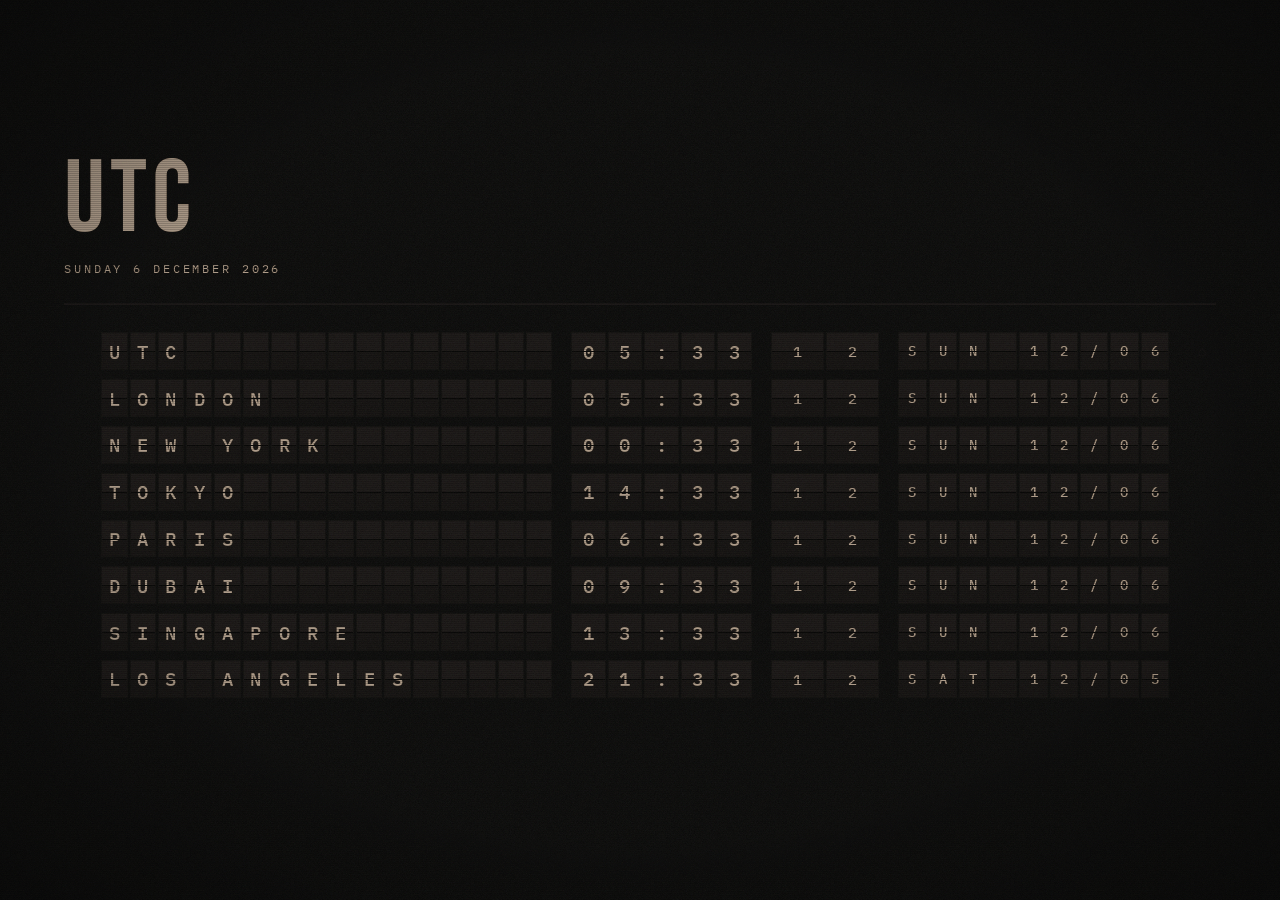
==== app/src/main/assets/index.html @ f56f39c0 "Add Split-Flap World Clock Android source Adds the full Android Studio project, an Android .gitignor" ====
<!DOCTYPE html>
<html lang="en">
<head>
<meta charset="UTF-8">
<meta name="viewport" content="width=device-width, initial-scale=1.0">
<meta name="theme-color" content="#080808">
<meta name="description" content="Terminal Time — Atmospheric split-flap world clock screensaver">
<meta name="mobile-web-app-capable" content="yes">
<meta name="apple-mobile-web-app-capable" content="yes">
<meta name="apple-mobile-web-app-status-bar-style" content="black-translucent">
<meta name="apple-mobile-web-app-title" content="Terminal Time">
<title>Terminal Time — Atmospheric Screensaver</title>

<!-- PWA manifest — inlined as data URI, no separate file needed -->
<link rel="manifest" href="data:application/manifest+json,%7B%22name%22%3A%22Terminal%20Time%22%2C%22short_name%22%3A%22TermTime%22%2C%22description%22%3A%22Atmospheric%20split-flap%20world%20clock%20screensaver%22%2C%22start_url%22%3A%22.%2F%22%2C%22display%22%3A%22standalone%22%2C%22background_color%22%3A%22%23080808%22%2C%22theme_color%22%3A%22%23080808%22%2C%22orientation%22%3A%22landscape%22%2C%22icons%22%3A%5B%7B%22src%22%3A%22data%3Aimage%2Fsvg%2Bxml%2C%253Csvg%2520xmlns%3D'http%3A%2F%2Fwww.w3.org%2F2000%2Fsvg'%2520viewBox%3D'0%25200%252096%252096'%253E%253Crect%2520width%3D'96'%2520height%3D'96'%2520fill%3D'%2523080808'%2F%253E%253Ctext%2520x%3D'48'%2520y%3D'68'%2520font-size%3D'56'%2520text-anchor%3D'middle'%2520fill%3D'%2523c04040'%253E%25E2%258F%25B1%253C%2Ftext%253E%253C%2Fsvg%253E%22%2C%22sizes%22%3A%22any%22%2C%22type%22%3A%22image%2Fsvg%2Bxml%22%7D%5D%7D">

<style>
/* ── Self-hosted fonts ── */
@font-face {
  font-family: 'Bebas Neue';
  src: url('[data-uri]') format('woff2');
  font-weight: 400;
  font-style: normal;
  unicode-range: U+0100-024F, U+0259, U+1E00-1EFF, U+2020, U+20A0-20AB, U+20AD-20CF, U+2113, U+2C60-2C7F, U+A720-A7FF;
  font-display: block;
}
@font-face {
  font-family: 'Bebas Neue';
  src: url('[data-uri]') format('woff2');
  font-weight: 400;
  font-style: normal;
  font-display: block;
}
@font-face {
  font-family: 'IBM Plex Mono';
  src: url('[data-uri]') format('woff2');
  font-weight: 300;
  font-style: normal;
  font-display: block;
}
@font-face {
  font-family: 'IBM Plex Mono';
  src: url('[data-uri]') format('woff2');
  font-weight: 400;
  font-style: normal;
  font-display: block;
}
@font-face {
  font-family: 'IBM Plex Mono';
  src: url('[data-uri]') format('woff2');
  font-weight: 500;
  font-style: normal;
  font-display: block;
}
</style>

<!-- ═══════════════════════════════════════════════════════
     PWA — SERVICE WORKER

     Requires sw.js in the same directory as this file.
     Without it the app still works perfectly online —
     the offline cache just won't be available.

     Caching strategy (defined in sw.js):
       App shell (.html)   → cache-first
       Google Fonts CSS    → stale-while-revalidate
       Font files          → cache-first (immutable)
       Everything else     → network-first, cache fallback
═══════════════════════════════════════════════════════ -->
<script id="sw-installer">
(function () {
  if (!('serviceWorker' in navigator)) return;

  let swReg = null;

  /* ── Register sw.js ── */
  navigator.serviceWorker.register('./sw.js', { scope: './' })
    .then(reg => {
      swReg = reg;

      /* When a new SW is found, activate it immediately */
      reg.addEventListener('updatefound', () => {
        const incoming = reg.installing;
        if (!incoming) return;
        incoming.addEventListener('statechange', () => {
          if (incoming.state === 'installed' && navigator.serviceWorker.controller) {
            incoming.postMessage({ type: 'SKIP_WAITING' });
          }
        });
      });

      /* Warm the cache with font URLs discovered after page load */
      window.addEventListener('load', () => {
        if (!reg.active) return;
        const fontUrls = performance.getEntriesByType('resource')
          .filter(e => e.name.includes('gstatic') || e.name.includes('fonts.googleapis'))
          .map(e => e.name)
          .filter(u => u.startsWith('https://'));
        if (fontUrls.length) {
          reg.active.postMessage({ type: 'CACHE_URLS', urls: fontUrls });
        }
      });
    })
    .catch(() => {
      /* sw.js not found or SW blocked (e.g. file://) — silent fail */
    });

  /* ── On controller change: show "Updated" toast then reload ── */
  let reloading = false;
  navigator.serviceWorker.addEventListener('controllerchange', () => {
    if (reloading) return;
    reloading = true;
    const toast = document.getElementById('update-toast');
    if (!toast) { location.reload(); return; }
    toast.classList.add('visible');
    setTimeout(() => location.reload(), 1800);
  });

  /* ── Offline / online badge ── */
  function syncOfflineBadge() {
    const el = document.getElementById('offline-badge');
    if (el) el.classList.toggle('visible', !navigator.onLine);
  }
  window.addEventListener('online',  syncOfflineBadge);
  window.addEventListener('offline', syncOfflineBadge);
  document.addEventListener('DOMContentLoaded', syncOfflineBadge);

  /* ── Install prompt (Add to Home Screen) ── */
  let deferredPrompt = null;
  window.addEventListener('beforeinstallprompt', e => {
    e.preventDefault();
    deferredPrompt = e;
    setTimeout(() => {
      const nudge = document.getElementById('install-nudge');
      if (nudge) nudge.classList.add('visible');
    }, 4000);
  });

  document.addEventListener('DOMContentLoaded', () => {
    const nudge       = document.getElementById('install-nudge');
    const nudgeBtn    = document.getElementById('install-btn');
    const nudgeDismiss= document.getElementById('install-dismiss');
    if (nudgeBtn) {
      nudgeBtn.addEventListener('click', async () => {
        if (!deferredPrompt) return;
        deferredPrompt.prompt();
        await deferredPrompt.userChoice;
        deferredPrompt = null;
        if (nudge) nudge.classList.remove('visible');
      });
    }
    if (nudgeDismiss) {
      nudgeDismiss.addEventListener('click', () => {
        if (nudge) nudge.classList.remove('visible');
        deferredPrompt = null;
      });
    }
  });

  window.addEventListener('appinstalled', () => {
    const nudge = document.getElementById('install-nudge');
    if (nudge) nudge.classList.remove('visible');
    deferredPrompt = null;
  });

})();
</script>

<style>
/* ─────────────────────────────────────────────────────
   DESIGN TOKENS
───────────────────────────────────────────────────── */
:root {
  --bg:          #080808;
  --board:       #0c0d0e;
  --tile:        #1a1b1c;
  --tile-top:    #1d1e1f;
  --tile-bot:    #161718;
  --seam:        #050505;
  --rule:        #1a1a1c;
  --text:        #d1cfc8;
  --text-dim:    #4a4a48;
  --text-mid:    #7a7870;
  --accent:      #b8a068;
  --accent-dim:  #6a5c38;
  --danger:      #8b3a3a;
  --danger-hover:#c04040;
  --overlay-bg:  rgba(4,4,4,0.92);

  --font-display: 'Bebas Neue', sans-serif;
  --font-mono:    'IBM Plex Mono', monospace;

  /* Theme transition — all accent-driven colours blend smoothly */
  --theme-transition: color 0.4s ease, border-color 0.4s ease, background-color 0.4s ease;
}

/* ─────────────────────────────────────────────────────
   BASE & LAYOUT
───────────────────────────────────────────────────── */
*, *::before, *::after { box-sizing: border-box; margin: 0; padding: 0; }
html, body {
  width: 100%; height: 100%;
  overflow: hidden; background: var(--bg);
}
body {
  font-family: var(--font-mono);
  display: flex;
  align-items: stretch;
  justify-content: stretch;
  -webkit-font-smoothing: antialiased;
  cursor: none;
}

/* ─────────────────────────────────────────────────────
   STAGE & BOARD — true fullscreen
───────────────────────────────────────────────────── */
.stage {
  width: 100vw;
  height: 100vh;
  min-height: 100vh;
  padding: 0;
  animation: introFade 3s ease-out forwards;
  opacity: 0;
  position: relative;
  display: flex;
  flex-direction: column;
}

@keyframes introFade {
  from { opacity: 0; transform: translateY(10px); }
  to   { opacity: 1; transform: translateY(0); }
}

.board {
  background: var(--board);
  padding: 5vh 5vw 10vh 5vw;
  border: none;
  flex: 1;
  display: flex;
  flex-direction: column;
  justify-content: center;
}

/* ─────────────────────────────────────────────────────
   PWA UI — OFFLINE BADGE, UPDATE TOAST, INSTALL NUDGE
───────────────────────────────────────────────────── */

/* Offline badge */
#offline-badge {
  position: fixed;
  top: 20px;
  right: 24px;
  z-index: 400;
  display: flex;
  align-items: center;
  gap: 7px;
  font-family: var(--font-mono);
  font-size: 9px;
  letter-spacing: 0.4em;
  text-transform: uppercase;
  color: var(--text-mid);
  border: 1px solid var(--rule);
  padding: 5px 10px 5px 9px;
  background: rgba(8,8,8,0.92);
  opacity: 0;
  pointer-events: none;
  transition: opacity 0.5s ease;
}
#offline-badge.visible { opacity: 1; }
#offline-badge::before {
  content: '';
  display: inline-block;
  width: 5px; height: 5px;
  border-radius: 50%;
  background: var(--text-dim);
  flex-shrink: 0;
  animation: pulseDot 2.4s ease-in-out infinite;
}
@keyframes pulseDot {
  0%, 100% { opacity: 0.3; }
  50%       { opacity: 1;   }
}

/* Update toast */
#update-toast {
  position: fixed;
  bottom: 24px;
  left: 50%;
  transform: translateX(-50%) translateY(12px);
  z-index: 500;
  font-family: var(--font-mono);
  font-size: 9px;
  letter-spacing: 0.4em;
  text-transform: uppercase;
  color: var(--text-mid);
  border: 1px solid var(--rule);
  padding: 7px 16px;
  background: rgba(8,8,8,0.96);
  opacity: 0;
  pointer-events: none;
  transition: opacity 0.4s ease, transform 0.4s ease;
  white-space: nowrap;
}
#update-toast.visible {
  opacity: 1;
  transform: translateX(-50%) translateY(0);
}

/* Install nudge */
#install-nudge {
  position: fixed;
  bottom: 28px;
  left: 50%;
  transform: translateX(-50%) translateY(16px);
  z-index: 450;
  display: flex;
  align-items: center;
  gap: 12px;
  font-family: var(--font-mono);
  border: 1px solid var(--rule);
  padding: 9px 14px 9px 16px;
  background: rgba(8,8,8,0.96);
  opacity: 0;
  pointer-events: none;
  transition: opacity 0.4s ease, transform 0.4s ease;
  white-space: nowrap;
}
#install-nudge.visible {
  opacity: 1;
  pointer-events: all;
  transform: translateX(-50%) translateY(0);
}
.install-nudge-text {
  font-size: 9px;
  letter-spacing: 0.35em;
  text-transform: uppercase;
  color: var(--text-dim);
}
.install-nudge-btn {
  font-family: var(--font-mono);
  font-size: 9px;
  letter-spacing: 0.3em;
  text-transform: uppercase;
  color: var(--danger-hover);
  border: 1px solid var(--danger);
  background: none;
  padding: 4px 10px;
  cursor: pointer;
  transition: background 0.2s, color 0.2s;
}
.install-nudge-btn:hover {
  background: rgba(192,64,64,0.12);
}
.install-nudge-dismiss {
  background: none;
  border: none;
  color: var(--text-dim);
  font-size: 11px;
  cursor: pointer;
  padding: 2px 4px;
  line-height: 1;
  transition: color 0.2s;
}
.install-nudge-dismiss:hover { color: var(--text-mid); }

/* ─────────────────────────────────────────────────────
   BOTTOM CONTROLS BAR (settings + sound)
───────────────────────────────────────────────────── */
.controls-bar {
  position: absolute;
  bottom: 28px; right: 28px;
  display: flex;
  align-items: center;
  gap: 10px;
  opacity: 0;
  pointer-events: none;
  transition: opacity 0.3s;
  z-index: 10;
}
body.show-cursor .controls-bar { opacity: 1; pointer-events: all; }

/* Shared icon button style */
.ctrl-btn {
  width: 32px; height: 32px;
  background: none;
  border: 1px solid var(--danger);
  color: var(--danger-hover);
  cursor: pointer;
  display: flex; align-items: center; justify-content: center;
  transition: color 0.35s ease, border-color 0.35s ease;
  flex-shrink: 0;
}
.ctrl-btn:hover       { color: var(--danger-hover); border-color: var(--danger); }
.ctrl-btn.muted:hover { color: var(--danger-hover); border-color: var(--danger); }

/* Time format toggle — wider to fit "24H" / "12H" text */
.ctrl-btn--text {
  width: auto;
  padding: 0 9px;
  font-family: var(--font-mono);
  font-size: 10px;
  letter-spacing: 0.25em;
  font-weight: 500;
}
/* Active 12h state — accent colour to signal it's non-default */
.ctrl-btn--text.active {
  color: var(--danger-hover);
  border-color: var(--danger);
}

/* AM/PM badge floating on the time cell */
.cell-time { position: relative; }
.ampm-badge {
  position: absolute;
  top: -7px;
  right: -2px;
  font-family: var(--font-mono);
  font-size: 8px;
  font-weight: 500;
  letter-spacing: 0.15em;
  color: var(--danger-hover);
  line-height: 1;
  opacity: 0;
  transition: opacity 0.3s ease;
  pointer-events: none;
  white-space: nowrap;
  z-index: 10;
}
.ampm-badge.visible { opacity: 1; }

/* Show controls on mouse movement */
body.show-cursor { cursor: default; }

/* Divider between settings and sound group */
.ctrl-divider {
  width: 1px; height: 20px;
  background: var(--danger);
  flex-shrink: 0;
  transition: background 0.35s ease;
}

.sound-vol-wrap {
  display: flex;
  align-items: center;
  gap: 8px;
}
.sound-label {
  font-size: 9px;
  letter-spacing: 0.4em;
  color: var(--danger-hover);
  text-transform: uppercase;
  white-space: nowrap;
  transition: color 0.35s ease;
}
.sound-vol {
  -webkit-appearance: none;
  appearance: none;
  width: 100px;
  height: 2px;
  background: var(--danger);
  outline: none;
  cursor: pointer;
  transition: background 0.35s ease;
}
.sound-vol::-webkit-slider-thumb {
  -webkit-appearance: none;
  width: 10px; height: 10px;
  background: var(--danger-hover);
  border: none;
  cursor: pointer;
  transition: background 0.35s ease;
}
.sound-vol::-webkit-slider-thumb:hover { background: var(--danger-hover); }
.sound-vol::-moz-range-thumb {
  width: 10px; height: 10px;
  background: var(--danger-hover);
  border: none;
  cursor: pointer;
}
.sound-vol-val {
  font-size: 11px;
  color: var(--danger-hover);
  letter-spacing: 0.05em;
  width: 14px;
  text-align: right;
  transition: color 0.35s ease;
}

/* ─────────────────────────────────────────────────────
   HEADER (LOCAL TIME)
───────────────────────────────────────────────────── */
.header {
  display: flex;
  justify-content: space-between;
  align-items: flex-end;
  padding-bottom: 3vh;
  border-bottom: 2px solid var(--rule);
  margin-bottom: 3vh;
}
.local-info { display: flex; flex-direction: column; gap: clamp(4px, 0.8vh, 10px); }
.label {
  font-size: 10px;
  letter-spacing: 0.5em;
  text-transform: uppercase;
  color: var(--text-dim);
}
.local-city {
  font-family: var(--font-display);
  font-size: clamp(48px, 8vw, 120px);
  color: var(--text);
  line-height: 0.85;
  letter-spacing: 0.05em;
}
.local-time {
  font-family: var(--font-display);
  font-size: clamp(80px, 14vw, 200px);
  color: var(--accent);
  line-height: 0.8;
  font-variant-numeric: tabular-nums;
  transition: var(--theme-transition);
}
.local-date {
  font-size: clamp(9px, 0.9vw, 13px);
  letter-spacing: 0.25em;
  color: var(--text);
  text-transform: uppercase;
  margin-top: 10px;
}

/* ─────────────────────────────────────────────────────
   SPLIT-FLAP GRID
───────────────────────────────────────────────────── */
.rows {
  display: flex;
  flex-direction: column;
  gap: clamp(6px, 1vh, 14px);
}
.row {
  display: grid;
  grid-template-columns: 18px 2.5fr 1fr 0.6fr 1.5fr auto;
  align-items: center;
  gap: clamp(10px, 1.5vw, 24px);
}
.flap-cell { display: flex; gap: 2px; }

.tile {
  height: clamp(36px, 4.2vh, 56px);
  flex: 1;
  background: var(--tile);
  position: relative;
  display: flex;
  align-items: center;
  justify-content: center;
  overflow: hidden;
  border: 1px solid rgba(0,0,0,0.3);
}
.tile::after {
  content: '';
  position: absolute;
  left: 0; right: 0; top: 50%;
  height: 1px;
  background: var(--seam);
  z-index: 5;
}
.tile-half { position: absolute; left: 0; right: 0; z-index: 1; }
.tile-half--top { top: 0; bottom: 50%; background: var(--tile-top); }
.tile-half--bot { top: 50%; bottom: 0; background: var(--tile-bot); }
.tile-char {
  position: relative;
  z-index: 3;
  color: var(--text);
  font-size: clamp(13px, 1.5vw, 22px);
  font-weight: 500;
  text-transform: uppercase;
}
.cell-day .tile-char  { color: var(--text); font-size: clamp(10px, 1.1vw, 15px); }
.cell-sec .tile-char  { color: var(--text); font-size: clamp(11px, 1.2vw, 17px); }

/* Row delete button */
.row-delete {
  width: 28px; height: 28px;
  background: none;
  border: 1px solid transparent;
  color: var(--text-dim);
  font-size: 14px;
  cursor: pointer;
  display: flex; align-items: center; justify-content: center;
  opacity: 0;
  transition: opacity 0.2s, color 0.2s, border-color 0.2s;
  flex-shrink: 0;
}
.row:hover .row-delete,
body.show-cursor .row-delete { opacity: 0.5; }
.row-delete:hover { opacity: 1 !important; color: var(--danger-hover); border-color: var(--danger); cursor: pointer; }

/* ── DRAG HANDLE ── */
.row-drag {
  width: 18px;
  display: flex;
  align-items: center;
  justify-content: center;
  color: var(--text-dim);
  font-size: 14px;
  opacity: 0;
  cursor: grab;
  flex-shrink: 0;
  transition: opacity 0.2s, color 0.2s;
  user-select: none;
  touch-action: none;
  letter-spacing: -1px;
}
.row:hover .row-drag,
body.show-cursor .row-drag { opacity: 0.4; }
.row-drag:hover              { opacity: 1 !important; color: var(--text-mid); }
.row-drag:active             { cursor: grabbing; }
.row.home-row .row-drag      { opacity: 0 !important; pointer-events: none; cursor: default; }

/* Rows being shifted during drag */
.row { transition: transform 0.18s ease; }

/* The row whose slot is "occupied" by the ghost — faded placeholder */
.row.drag-source {
  opacity: 0.25;
  pointer-events: none;
}

/* Floating ghost clone */
.drag-ghost {
  position: fixed;
  z-index: 300;
  pointer-events: none;
  opacity: 0.92;
  box-shadow: 0 8px 32px rgba(0,0,0,0.7);
  background: var(--board);
  border: 1px solid var(--rule);
  will-change: transform;
  display: grid;
  grid-template-columns: 18px 2.5fr 1fr 0.6fr 1.5fr auto;
  align-items: center;
  gap: clamp(10px, 1.5vw, 24px);
  padding: 0 clamp(10px, 1.5vw, 24px);
}

@keyframes flip {
  0%   { transform: rotateX(90deg); opacity: 0; }
  100% { transform: rotateX(0deg); opacity: 1; }
}
.anim-flip { animation: flip 0.6s cubic-bezier(0.4, 0, 0.2, 1) forwards; }

/* Idle random flip — city tiles cycling through ghost characters */
@keyframes idleFlip {
  0%   { transform: rotateX(0deg);  opacity: 1; }
  20%  { transform: rotateX(90deg); opacity: 0; }
  50%  { transform: rotateX(90deg); opacity: 0; }
  70%  { transform: rotateX(0deg);  opacity: 1; }
  100% { transform: rotateX(0deg);  opacity: 1; }
}
.anim-idle { animation: idleFlip 0.55s cubic-bezier(0.4, 0, 0.2, 1) forwards; }

/* ── FULL FLIP CASCADE ── */
@keyframes fullFlipSpin {
  0%   { transform: rotateX(0deg);   opacity: 1; }
  18%  { transform: rotateX(90deg);  opacity: 0; }
  38%  { transform: rotateX(90deg);  opacity: 0; }
  52%  { transform: rotateX(-12deg); opacity: 1; }
  68%  { transform: rotateX(6deg);   opacity: 1; }
  82%  { transform: rotateX(-3deg);  opacity: 1; }
  100% { transform: rotateX(0deg);   opacity: 1; }
}
.anim-full-flip {
  animation: fullFlipSpin 1.44s cubic-bezier(0.22, 0.8, 0.4, 1) forwards;
}

/* ─────────────────────────────────────────────────────
   CITY PICKER OVERLAY
───────────────────────────────────────────────────── */
.overlay {
  display: none;
  position: fixed;
  inset: 0;
  background: var(--overlay-bg);
  z-index: 100;
  align-items: center;
  justify-content: center;
  cursor: default;
}
.overlay.open { display: flex; }

.picker {
  background: #0e0f10;
  border: 1px solid var(--rule);
  width: 580px;
  min-height: 460px;
  max-height: 80vh;
  display: flex;
  flex-direction: column;
  animation: pickerIn 0.25s ease-out;
}
@keyframes pickerIn {
  from { opacity: 0; transform: scale(0.97) translateY(8px); }
  to   { opacity: 1; transform: scale(1) translateY(0); }
}
.picker-header {
  padding: 28px 32px 20px;
  border-bottom: 1px solid var(--rule);
  display: flex;
  justify-content: space-between;
  align-items: center;
}
.picker-title {
  font-family: var(--font-display);
  font-size: 28px;
  letter-spacing: 0.08em;
  color: var(--text);
}
.picker-close {
  background: none; border: 1px solid var(--rule);
  color: var(--text-mid); font-size: 18px; 
  width: 32px; height: 32px; cursor: pointer;
  display: flex; align-items: center; justify-content: center;
  transition: color 0.2s, border-color 0.2s;
}
.picker-close:hover { color: var(--danger-hover); border-color: var(--danger); cursor: pointer; }

.picker-search-wrap {
  padding: 16px 32px;
  border-bottom: 1px solid var(--rule);
}
.picker-search {
  width: 100%;
  background: #141516;
  border: 1px solid var(--rule);
  color: var(--text);
  font-family: var(--font-mono);
  font-size: 13px;
  padding: 10px 14px;
  outline: none;
  letter-spacing: 0.05em;
}
.picker-search::placeholder { color: var(--text-dim); }
.picker-search:focus { border-color: var(--danger); }

.picker-list {
  overflow-y: auto;
  flex: 1;
  padding: 8px 0;
}
.picker-list::-webkit-scrollbar { width: 4px; }
.picker-list::-webkit-scrollbar-track { background: transparent; }
.picker-list::-webkit-scrollbar-thumb { background: var(--danger); }

.picker-item {
  display: flex;
  align-items: center;
  justify-content: space-between;
  padding: 11px 32px;
  cursor: pointer;
  transition: background 0.15s;
  border-bottom: 1px solid rgba(26,26,28,0.5);
}
.picker-item:hover { background: rgba(192,64,64,0.06); cursor: pointer; }
.picker-item.selected { opacity: 0.35; cursor: default; }
.picker-item.selected:hover { background: none; }

.picker-item-left { display: flex; flex-direction: column; gap: 3px; }
.picker-city-name {
  font-family: var(--font-display);
  font-size: 20px;
  letter-spacing: 0.06em;
  color: var(--text);
}
.picker-tz-name {
  font-size: 10px;
  letter-spacing: 0.25em;
  color: var(--text-dim);
  text-transform: uppercase;
}
.picker-item-time {
  font-family: var(--font-display);
  font-size: 22px;
  color: var(--text-mid);
  letter-spacing: 0.05em;
}
.picker-item.selected .picker-item-time { color: var(--text-mid); }
.picker-add-icon {
  font-size: 18px;
  color: var(--text-dim);
  margin-left: 14px;
  transition: color 0.15s;
}
.picker-item:not(.selected):hover .picker-add-icon { color: var(--danger-hover); }

.picker-footer {
  padding: 14px 32px;
  border-top: 1px solid var(--rule);
  display: flex;
  justify-content: space-between;
  align-items: center;
}
.picker-count {
  font-size: 10px;
  letter-spacing: 0.3em;
  color: var(--text-dim);
  text-transform: uppercase;
}
.picker-count span { color: var(--danger-hover); }
.picker-done {
  background: none;
  border: 1px solid var(--danger);
  color: var(--danger-hover);
  font-family: var(--font-mono);
  font-size: 11px;
  letter-spacing: 0.3em;
  text-transform: uppercase;
  padding: 8px 20px;
  cursor: pointer;
  transition: background 0.2s, color 0.2s, border-color 0.2s;
}
.picker-done:hover { background: var(--danger); color: var(--text); cursor: pointer; }

.no-results {
  padding: 30px 32px;
  font-size: 11px;
  letter-spacing: 0.25em;
  color: var(--text-dim);
  text-transform: uppercase;
}

/* ─────────────────────────────────────────────────────
   PICKER TABS — CITIES / THEME
───────────────────────────────────────────────────── */
.picker-tabs {
  display: flex;
  border-bottom: 1px solid var(--rule);
}
.picker-tab {
  flex: 1;
  background: none;
  border: none;
  border-bottom: 2px solid transparent;
  color: var(--text-dim);
  font-family: var(--font-mono);
  font-size: 10px;
  letter-spacing: 0.4em;
  text-transform: uppercase;
  padding: 14px 0;
  cursor: pointer;
  transition: color 0.2s, border-color 0.2s;
  margin-bottom: -1px;
}
.picker-tab:hover { color: var(--text-mid); }
.picker-tab.active {
  color: var(--accent);
  border-bottom-color: var(--accent);
  transition: color 0.4s, border-color 0.4s;
}

/* Panel visibility */
.picker-panel { display: none; flex-direction: column; flex: 1; overflow: hidden; min-height: 0; }
.picker-panel.active { display: flex; }

/* ─────────────────────────────────────────────────────
   THEME PANEL — swatch grid
───────────────────────────────────────────────────── */
.theme-panel {
  padding: 28px 32px 24px;
  display: flex;
  flex-direction: column;
  gap: 24px;
  overflow-y: auto;
  flex: 1;
  min-height: 0;
}
.theme-section-label {
  font-size: 9px;
  letter-spacing: 0.5em;
  color: var(--text-dim);
  text-transform: uppercase;
  margin-bottom: 4px;
}
.theme-swatches {
  display: grid;
  grid-template-columns: repeat(3, 1fr);
  gap: 10px;
}
.theme-swatch {
  position: relative;
  background: none;
  border: 1px solid var(--rule);
  cursor: pointer;
  padding: 16px 10px 13px;
  display: flex;
  flex-direction: column;
  align-items: center;
  gap: 10px;
  transition: border-color 0.2s, background 0.2s;
}
.theme-swatch:hover { background: rgba(255,255,255,0.03); }
.theme-swatch.active {
  border-color: var(--accent);
  background: rgba(255,255,255,0.04);
  transition: border-color 0.4s, background 0.4s;
}
.theme-dot {
  width: 20px; height: 20px;
  border-radius: 50%;
  flex-shrink: 0;
  transition: transform 0.2s, box-shadow 0.2s;
}
.theme-swatch:hover .theme-dot { transform: scale(1.12); }
.theme-swatch.active .theme-dot {
  box-shadow: 0 0 10px 3px currentColor;
  transform: scale(1.18);
  transition: transform 0.4s, box-shadow 0.4s;
}
.theme-name {
  font-family: var(--font-mono);
  font-size: 9px;
  letter-spacing: 0.35em;
  color: var(--text-dim);
  text-transform: uppercase;
  transition: color 0.2s;
  white-space: nowrap;
}
.theme-swatch:hover .theme-name { color: var(--text-mid); }
.theme-swatch.active .theme-name {
  color: var(--accent);
  transition: color 0.4s;
}
/* Active indicator dot */
.theme-swatch::after {
  content: '';
  position: absolute;
  top: 7px; right: 7px;
  width: 5px; height: 5px;
  border-radius: 50%;
  background: var(--accent);
  opacity: 0;
  transition: opacity 0.3s;
}
.theme-swatch.active::after { opacity: 1; }

/* ─────────────────────────────────────────────────────
   SOUND KIT SELECTOR
───────────────────────────────────────────────────── */
.sound-kits {
  display: flex;
  flex-direction: column;
  gap: 8px;
}
.kit-card {
  position: relative;
  background: none;
  border: 1px solid var(--rule);
  cursor: pointer;
  padding: 14px 18px 13px;
  display: flex;
  align-items: center;
  gap: 16px;
  transition: border-color 0.2s, background 0.2s;
  text-align: left;
  width: 100%;
}
.kit-card:hover { background: rgba(255,255,255,0.03); }
.kit-card.active {
  border-color: var(--danger);
  background: rgba(255,255,255,0.04);
}
.kit-icon {
  font-size: 20px;
  flex-shrink: 0;
  width: 28px;
  text-align: center;
  opacity: 0.7;
  transition: opacity 0.2s;
}
.kit-card.active .kit-icon { opacity: 1; }
.kit-card:hover .kit-icon  { opacity: 0.9; }
.kit-text { display: flex; flex-direction: column; gap: 3px; }
.kit-name {
  font-family: var(--font-mono);
  font-size: 11px;
  letter-spacing: 0.35em;
  color: var(--text-mid);
  text-transform: uppercase;
  transition: color 0.2s;
}
.kit-card.active  .kit-name { color: var(--danger-hover); }
.kit-desc {
  font-family: var(--font-mono);
  font-size: 9px;
  letter-spacing: 0.2em;
  color: var(--text-dim);
  text-transform: uppercase;
  line-height: 1.5;
}
/* Active tick */
.kit-card::after {
  content: '';
  position: absolute;
  top: 8px; right: 10px;
  width: 5px; height: 5px;
  border-radius: 50%;
  background: var(--danger);
  opacity: 0;
  transition: opacity 0.25s;
}
.kit-card.active::after { opacity: 1; }

/* Preview play button */
.kit-preview {
  margin-left: auto;
  flex-shrink: 0;
  width: 26px; height: 26px;
  background: none;
  border: 1px solid var(--rule);
  color: var(--text-dim);
  font-size: 10px;
  cursor: pointer;
  display: flex; align-items: center; justify-content: center;
  transition: color 0.2s, border-color 0.2s;
  border-radius: 0;
}
.kit-preview:hover { color: var(--danger-hover); border-color: var(--danger); }

/* Pitch variation legend */
.pitch-info {
  display: flex;
  flex-direction: column;
  gap: 10px;
}
.pitch-row {
  display: flex;
  align-items: center;
  gap: 12px;
}
.pitch-dot {
  width: 10px; height: 10px;
  border-radius: 50%;
  flex-shrink: 0;
}
.pitch-dot--realtime { background: var(--danger-hover); box-shadow: 0 0 6px 1px var(--danger); }
.pitch-dot--idle     { background: var(--text-dim); }
.pitch-desc {
  font-family: var(--font-mono);
  font-size: 9px;
  letter-spacing: 0.2em;
  color: var(--text-dim);
  text-transform: uppercase;
  line-height: 1.5;
}
.pitch-desc strong {
  color: var(--text-mid);
  font-weight: 500;
}

/* ─────────────────────────────────────────────────────
   CIRCADIAN TINTING
   JS writes these every minute. The overlay tints the whole
   scene via mix-blend-mode: color so the amber never bleaches
   the CRT scanlines or grain layers above it.
   --ct-tint     : the target hue as an rgb() string
   --ct-opacity  : 0 (noon) → 0.28 (deep night)
   --ct-brightness: 1 (day) → 0.72 (night) applied to .board
───────────────────────────────────────────────────── */
:root {
  --ct-tint:       rgb(255, 147, 41);
  --ct-opacity:    0;
  --ct-brightness: 1;
}

#circadian-tint {
  position: fixed;
  inset: 0;
  z-index: 199;           /* just below scanlines (200) */
  pointer-events: none;
  background: var(--ct-tint);
  opacity: var(--ct-opacity);
  mix-blend-mode: color;
  /* The transition gives the imperceptibly slow melt between states */
  transition: opacity 90s linear, background 90s linear;
}

/* Board brightness dims at night — this is separate from the tint
   overlay and affects actual luminance, not just hue             */
.board {
  transition: filter 90s linear;
  filter: brightness(var(--ct-brightness));
}

/* ─────────────────────────────────────────────────────
   CRT & FILM GRAIN OVERLAY
   Layer order (bottom → top):
     1. .crt-scanlines  — horizontal line bands (repeating-linear-gradient)
     2. .crt-grain      — SVG feTurbulence noise texture, animated
     3. .crt-vignette   — radial darkening at corners
───────────────────────────────────────────────────── */

/* 1 ─ SCANLINES
   Two interleaved gradients: faint dark bands every 2 px
   opacity kept low so underlying content stays readable        */
.crt-scanlines {
  position: fixed;
  inset: 0;
  z-index: 200;
  pointer-events: none;
  background:
    repeating-linear-gradient(
      to bottom,
      transparent            0px,
      transparent            1px,
      rgba(0, 0, 0, 0.18)    1px,
      rgba(0, 0, 0, 0.18)    2px
    );
  mix-blend-mode: multiply;
}

/* 2 ─ FILM GRAIN
   Uses an SVG data-URI filter applied to a pseudo-element so the
   noise is composited as a screen blend, giving a bright grain
   rather than a dark smear.  JS animates --grain-seed each frame
   to keep the texture in motion.                                */
.crt-grain {
  position: fixed;
  inset: 0;
  z-index: 201;
  pointer-events: none;
  /* The actual noise is painted by the ::before */
}
.crt-grain::before {
  content: '';
  position: absolute;
  inset: -20%;        /* slightly oversize so edge pixels never tear */
  opacity: 0.065;
  mix-blend-mode: screen;
  background-image: url("data:image/svg+xml,%3Csvg xmlns='http://www.w3.org/2000/svg' width='300' height='300'%3E%3Cfilter id='n'%3E%3CfeTurbulence type='fractalNoise' baseFrequency='0.75' numOctaves='4' stitchTiles='stitch'/%3E%3C/filter%3E%3Crect width='300' height='300' filter='url(%23n)' opacity='1'/%3E%3C/svg%3E");
  background-size: 180px 180px;   /* tile at a finer pitch for authentic 16mm feel */
  animation: grainDrift 0.08s steps(1) infinite;
}

/* Shift the background-position on each step so the tile jumps
   to a new pseudo-random offset — this is the "motion" of grain */
@keyframes grainDrift {
   0% { background-position:   0%   0%; }
   10%{ background-position:  37%  17%; }
   20%{ background-position:  72%  53%; }
   30%{ background-position:  14%  81%; }
   40%{ background-position:  58%   6%; }
   50%{ background-position:  91%  44%; }
   60%{ background-position:  23%  69%; }
   70%{ background-position:  66%  29%; }
   80%{ background-position:   5%  92%; }
   90%{ background-position:  48%  11%; }
  100%{ background-position:  83%  57%; }
}

/* 3 ─ VIGNETTE
   Darkens corners like a CRT's phosphor falloff / lens barrel.
   radial-gradient from transparent at centre to black at edges.  */
.crt-vignette {
  position: fixed;
  inset: 0;
  z-index: 202;
  pointer-events: none;
  background: radial-gradient(
    ellipse at 50% 50%,
    transparent  55%,
    rgba(0, 0, 0, 0.35) 100%
  );
}
</style>
</head>
<body>

<div class="stage">
  <div class="board">
    <div class="header">
      <div class="local-info">
        <span class="local-city" id="localCity">—</span>
        <span class="local-date" id="localDate">—</span>
      </div>
    </div>
    <div class="rows" id="rowsContainer"></div>
  </div>

  <!-- Bottom controls bar: settings + sound -->
  <div class="controls-bar" id="controlsBar">
    <button class="ctrl-btn" id="settingsBtn" title="Configure cities" aria-label="Configure cities">
      <svg viewBox="0 0 24 24" width="16" height="16" fill="currentColor">
        <path d="M12 15.5A3.5 3.5 0 0 1 8.5 12 3.5 3.5 0 0 1 12 8.5a3.5 3.5 0 0 1 3.5 3.5 3.5 3.5 0 0 1-3.5 3.5m7.43-2.92c.04-.3.07-.62.07-.98 0-.36-.03-.66-.07-.98l2.11-1.65c.19-.15.24-.42.12-.64l-2-3.46c-.12-.22-.39-.3-.61-.22l-2.49 1c-.52-.4-1.08-.73-1.69-.98l-.38-2.65C14.46 2.18 14.25 2 14 2h-4c-.25 0-.46.18-.49.42l-.38 2.65c-.61.25-1.17.59-1.69.98l-2.49-1c-.23-.09-.49 0-.61.22l-2 3.46c-.13.22-.07.49.12.64l2.11 1.65c-.04.32-.07.65-.07.98 0 .33.03.66.07.98l-2.11 1.65c-.19.15-.24.42-.12.64l2 3.46c.12.22.39.3.61.22l2.49-1c.52.4 1.08.73 1.69.98l.38 2.65c.03.24.24.42.49.42h4c.25 0 .46-.18.49-.42l.38-2.65c.61-.25 1.17-.58 1.69-.98l2.49 1c.23.09.49 0 .61-.22l2-3.46c.12-.22.07-.49-.12-.64l-2.11-1.65z"/>
      </svg>
    </button>
    <div class="ctrl-divider"></div>
    <button class="ctrl-btn ctrl-btn--text" id="timeFormatBtn" title="Toggle 12h / 24h" aria-label="Toggle time format">24H</button>
    <div class="ctrl-divider"></div>
    <button class="ctrl-btn ctrl-btn--text" id="flipBtn" title="Full Flip cascade (F)" aria-label="Full Flip">F</button>
    <div class="ctrl-divider"></div>
    <button class="ctrl-btn" id="muteBtn" title="Toggle mute" aria-label="Toggle mute">
      <svg id="muteIcon" viewBox="0 0 24 24" width="16" height="16" fill="currentColor">
        <path d="M3 9v6h4l5 5V4L7 9H3zm13.5 3c0-1.77-1.02-3.29-2.5-4.03v8.05c1.48-.73 2.5-2.25 2.5-4.02zM14 3.23v2.06c2.89.86 5 3.54 5 6.71s-2.11 5.85-5 6.71v2.06c4.01-.91 7-4.49 7-8.77s-2.99-7.86-7-8.77z"/>
      </svg>
    </button>
    <div class="sound-vol-wrap">
      <span class="sound-label">VOL</span>
      <input class="sound-vol" id="volSlider" type="range" min="1" max="10" value="5" step="1">
      <span class="sound-vol-val" id="volVal">5</span>
    </div>
  </div>
</div>

<!-- Offline indicator — shown when network is unavailable -->
<div id="offline-badge" aria-live="polite" aria-label="Offline — showing cached content">Offline</div>

<!-- Update toast — briefly shown when a new SW activates -->
<div id="update-toast" aria-live="polite">Updated — reloading</div>

<!-- Install nudge — shown when the browser fires beforeinstallprompt -->
<div id="install-nudge" aria-label="Install Terminal Time">
  <span class="install-nudge-text">Add to Home Screen</span>
  <button id="install-btn"     class="install-nudge-btn">Install</button>
  <button id="install-dismiss" class="install-nudge-dismiss" aria-label="Dismiss">✕</button>
</div>

<!-- ── CRT & FILM GRAIN OVERLAYS ── -->
<div id="circadian-tint"   aria-hidden="true"></div>
<div class="crt-scanlines" aria-hidden="true"></div>
<div class="crt-grain"     aria-hidden="true"></div>
<div class="crt-vignette"  aria-hidden="true"></div>

<!-- City Picker + Theme Overlay -->
<div class="overlay" id="overlay">
  <div class="picker" id="picker">

    <!-- Header: title + close -->
    <div class="picker-header">
      <div>
        <div class="picker-title" id="pickerTitle">PREFERENCES</div>
      </div>
      <button class="picker-close" id="pickerClose" title="Close" aria-label="Close">
        <svg viewBox="0 0 24 24" width="16" height="16" fill="currentColor"><path d="M19 6.41L17.59 5 12 10.59 6.41 5 5 6.41 10.59 12 5 17.59 6.41 19 12 13.41 17.59 19 19 17.59 13.41 12z"/></svg>
      </button>
    </div>

    <!-- Tabs -->
    <div class="picker-tabs">
      <button class="picker-tab active" id="tabCities" data-tab="cities">Cities</button>
      <button class="picker-tab"        id="tabTheme"  data-tab="theme">Colour Theme</button>
      <button class="picker-tab"        id="tabSound"  data-tab="sound">Sound</button>
    </div>

    <!-- Panel: Cities -->
    <div class="picker-panel active" id="panelCities">
      <div class="picker-search-wrap">
        <input class="picker-search" id="pickerSearch" type="text" placeholder="Search city or timezone..." autocomplete="off" spellcheck="false">
      </div>
      <div class="picker-list" id="pickerList"></div>
      <div class="picker-footer">
        <div class="picker-count">Cities: <span id="cityCount">0</span> / 10</div>
        <button class="picker-done" id="pickerDone">DONE</button>
      </div>
    </div>

    <!-- Panel: Theme -->
    <div class="picker-panel" id="panelTheme">
      <div class="theme-panel">
        <div>
          <div class="theme-section-label">Accent Colour</div>
          <div class="theme-swatches" id="themeSwatches"></div>
        </div>
      </div>
      <div class="picker-footer" style="border-top:1px solid var(--rule); padding:14px 32px; display:flex; justify-content:flex-end;">
        <button class="picker-done" id="themeDone">DONE</button>
      </div>
    </div>

    <!-- Panel: Sound -->
    <div class="picker-panel" id="panelSound">
      <div class="theme-panel">
        <div>
          <div class="theme-section-label">Acoustic Profile</div>
          <div class="sound-kits" id="soundKits"></div>
        </div>

      </div>
      <div class="picker-footer" style="border-top:1px solid var(--rule); padding:14px 32px; display:flex; justify-content:flex-end;">
        <button class="picker-done" id="soundDone">DONE</button>
      </div>
    </div>

  </div>
</div>

<script>
/* ─────────────────────────────────────────────────────
   WORLD CITIES DATABASE
───────────────────────────────────────────────────── */
const ALL_CITIES = [
  // ── EUROPE ──
  {name: 'LONDON',          tz: 'Europe/London',                     region: 'UK'},
  {name: 'EDINBURGH',       tz: 'Europe/London',                     region: 'UK'},
  {name: 'MANCHESTER',      tz: 'Europe/London',                     region: 'UK'},
  {name: 'BIRMINGHAM',      tz: 'Europe/London',                     region: 'UK'},
  {name: 'DUBLIN',          tz: 'Europe/Dublin',                     region: 'IRELAND'},
  {name: 'PARIS',           tz: 'Europe/Paris',                      region: 'FRANCE'},
  {name: 'LYON',            tz: 'Europe/Paris',                      region: 'FRANCE'},
  {name: 'MARSEILLE',       tz: 'Europe/Paris',                      region: 'FRANCE'},
  {name: 'BERLIN',          tz: 'Europe/Berlin',                     region: 'GERMANY'},
  {name: 'MUNICH',          tz: 'Europe/Berlin',                     region: 'GERMANY'},
  {name: 'HAMBURG',         tz: 'Europe/Berlin',                     region: 'GERMANY'},
  {name: 'FRANKFURT',       tz: 'Europe/Berlin',                     region: 'GERMANY'},
  {name: 'AMSTERDAM',       tz: 'Europe/Amsterdam',                  region: 'NETHERLANDS'},
  {name: 'ROTTERDAM',       tz: 'Europe/Amsterdam',                  region: 'NETHERLANDS'},
  {name: 'BRUSSELS',        tz: 'Europe/Brussels',                   region: 'BELGIUM'},
  {name: 'ZURICH',          tz: 'Europe/Zurich',                     region: 'SWITZERLAND'},
  {name: 'GENEVA',          tz: 'Europe/Zurich',                     region: 'SWITZERLAND'},
  {name: 'BERN',            tz: 'Europe/Zurich',                     region: 'SWITZERLAND'},
  {name: 'VIENNA',          tz: 'Europe/Vienna',                     region: 'AUSTRIA'},
  {name: 'SALZBURG',        tz: 'Europe/Vienna',                     region: 'AUSTRIA'},
  {name: 'MADRID',          tz: 'Europe/Madrid',                     region: 'SPAIN'},
  {name: 'BARCELONA',       tz: 'Europe/Madrid',                     region: 'SPAIN'},
  {name: 'SEVILLE',         tz: 'Europe/Madrid',                     region: 'SPAIN'},
  {name: 'VALENCIA',        tz: 'Europe/Madrid',                     region: 'SPAIN'},
  {name: 'LISBON',          tz: 'Europe/Lisbon',                     region: 'PORTUGAL'},
  {name: 'PORTO',           tz: 'Europe/Lisbon',                     region: 'PORTUGAL'},
  {name: 'ROME',            tz: 'Europe/Rome',                       region: 'ITALY'},
  {name: 'MILAN',           tz: 'Europe/Rome',                       region: 'ITALY'},
  {name: 'VENICE',          tz: 'Europe/Rome',                       region: 'ITALY'},
  {name: 'NAPLES',          tz: 'Europe/Rome',                       region: 'ITALY'},
  {name: 'FLORENCE',        tz: 'Europe/Rome',                       region: 'ITALY'},
  {name: 'STOCKHOLM',       tz: 'Europe/Stockholm',                  region: 'SWEDEN'},
  {name: 'GOTHENBURG',      tz: 'Europe/Stockholm',                  region: 'SWEDEN'},
  {name: 'OSLO',            tz: 'Europe/Oslo',                       region: 'NORWAY'},
  {name: 'BERGEN',          tz: 'Europe/Oslo',                       region: 'NORWAY'},
  {name: 'HELSINKI',        tz: 'Europe/Helsinki',                   region: 'FINLAND'},
  {name: 'COPENHAGEN',      tz: 'Europe/Copenhagen',                 region: 'DENMARK'},
  {name: 'REYKJAVIK',       tz: 'Atlantic/Reykjavik',                region: 'ICELAND'},
  {name: 'WARSAW',          tz: 'Europe/Warsaw',                     region: 'POLAND'},
  {name: 'KRAKOW',          tz: 'Europe/Warsaw',                     region: 'POLAND'},
  {name: 'PRAGUE',          tz: 'Europe/Prague',                     region: 'CZECH REPUBLIC'},
  {name: 'BUDAPEST',        tz: 'Europe/Budapest',                   region: 'HUNGARY'},
  {name: 'BRATISLAVA',      tz: 'Europe/Bratislava',                 region: 'SLOVAKIA'},
  {name: 'BUCHAREST',       tz: 'Europe/Bucharest',                  region: 'ROMANIA'},
  {name: 'SOFIA',           tz: 'Europe/Sofia',                      region: 'BULGARIA'},
  {name: 'ATHENS',          tz: 'Europe/Athens',                     region: 'GREECE'},
  {name: 'THESSALONIKI',    tz: 'Europe/Athens',                     region: 'GREECE'},
  {name: 'ISTANBUL',        tz: 'Europe/Istanbul',                   region: 'TURKEY'},
  {name: 'ANKARA',          tz: 'Europe/Istanbul',                   region: 'TURKEY'},
  {name: 'MOSCOW',          tz: 'Europe/Moscow',                     region: 'RUSSIA'},
  {name: 'ST PETERSBURG',   tz: 'Europe/Moscow',                     region: 'RUSSIA'},
  {name: 'NOVOSIBIRSK',     tz: 'Asia/Novosibirsk',                  region: 'RUSSIA'},
  {name: 'YEKATERINBURG',   tz: 'Asia/Yekaterinburg',                region: 'RUSSIA'},
  {name: 'VLADIVOSTOK',     tz: 'Asia/Vladivostok',                  region: 'RUSSIA'},
  {name: 'KYIV',            tz: 'Europe/Kyiv',                       region: 'UKRAINE'},
  {name: 'KHARKIV',         tz: 'Europe/Kyiv',                       region: 'UKRAINE'},
  {name: 'MINSK',           tz: 'Europe/Minsk',                      region: 'BELARUS'},
  {name: 'RIGA',            tz: 'Europe/Riga',                       region: 'LATVIA'},
  {name: 'TALLINN',         tz: 'Europe/Tallinn',                    region: 'ESTONIA'},
  {name: 'VILNIUS',         tz: 'Europe/Vilnius',                    region: 'LITHUANIA'},
  {name: 'BELGRADE',        tz: 'Europe/Belgrade',                   region: 'SERBIA'},
  {name: 'ZAGREB',          tz: 'Europe/Zagreb',                     region: 'CROATIA'},
  {name: 'SARAJEVO',        tz: 'Europe/Sarajevo',                   region: 'BOSNIA'},
  {name: 'SKOPJE',          tz: 'Europe/Skopje',                     region: 'NORTH MACEDONIA'},
  {name: 'TIRANA',          tz: 'Europe/Tirane',                     region: 'ALBANIA'},
  {name: 'PODGORICA',       tz: 'Europe/Podgorica',                  region: 'MONTENEGRO'},
  {name: 'LUXEMBOURG',      tz: 'Europe/Luxembourg',                 region: 'LUXEMBOURG'},
  {name: 'MONACO',          tz: 'Europe/Monaco',                     region: 'MONACO'},
  {name: 'VALLETTA',        tz: 'Europe/Malta',                      region: 'MALTA'},
  {name: 'NICOSIA',         tz: 'Asia/Nicosia',                      region: 'CYPRUS'},
  // ── MIDDLE EAST ──
  {name: 'DUBAI',           tz: 'Asia/Dubai',                        region: 'UAE'},
  {name: 'ABU DHABI',       tz: 'Asia/Dubai',                        region: 'UAE'},
  {name: 'RIYADH',          tz: 'Asia/Riyadh',                       region: 'SAUDI ARABIA'},
  {name: 'JEDDAH',          tz: 'Asia/Riyadh',                       region: 'SAUDI ARABIA'},
  {name: 'MECCA',           tz: 'Asia/Riyadh',                       region: 'SAUDI ARABIA'},
  {name: 'DOHA',            tz: 'Asia/Qatar',                        region: 'QATAR'},
  {name: 'KUWAIT CITY',     tz: 'Asia/Kuwait',                       region: 'KUWAIT'},
  {name: 'MANAMA',          tz: 'Asia/Bahrain',                      region: 'BAHRAIN'},
  {name: 'MUSCAT',          tz: 'Asia/Muscat',                       region: 'OMAN'},
  {name: 'AMMAN',           tz: 'Asia/Amman',                        region: 'JORDAN'},
  {name: 'BEIRUT',          tz: 'Asia/Beirut',                       region: 'LEBANON'},
  {name: 'DAMASCUS',        tz: 'Asia/Damascus',                     region: 'SYRIA'},
  {name: 'BAGHDAD',         tz: 'Asia/Baghdad',                      region: 'IRAQ'},
  {name: 'TEL AVIV',        tz: 'Asia/Jerusalem',                    region: 'ISRAEL'},
  {name: 'JERUSALEM',       tz: 'Asia/Jerusalem',                    region: 'ISRAEL'},
  {name: 'TEHRAN',          tz: 'Asia/Tehran',                       region: 'IRAN'},
  {name: 'ISFAHAN',         tz: 'Asia/Tehran',                       region: 'IRAN'},
  {name: 'TBILISI',         tz: 'Asia/Tbilisi',                      region: 'GEORGIA'},
  {name: 'YEREVAN',         tz: 'Asia/Yerevan',                      region: 'ARMENIA'},
  {name: 'BAKU',            tz: 'Asia/Baku',                         region: 'AZERBAIJAN'},
  // ── ASIA CENTRAL ──
  {name: 'TASHKENT',        tz: 'Asia/Tashkent',                     region: 'UZBEKISTAN'},
  {name: 'ALMATY',          tz: 'Asia/Almaty',                       region: 'KAZAKHSTAN'},
  {name: 'ASHGABAT',        tz: 'Asia/Ashgabat',                     region: 'TURKMENISTAN'},
  {name: 'DUSHANBE',        tz: 'Asia/Dushanbe',                     region: 'TAJIKISTAN'},
  {name: 'BISHKEK',         tz: 'Asia/Bishkek',                      region: 'KYRGYZSTAN'},
  {name: 'KABUL',           tz: 'Asia/Kabul',                        region: 'AFGHANISTAN'},
  // ── SOUTH ASIA ──
  {name: 'MUMBAI',          tz: 'Asia/Kolkata',                      region: 'INDIA'},
  {name: 'DELHI',           tz: 'Asia/Kolkata',                      region: 'INDIA'},
  {name: 'KOLKATA',         tz: 'Asia/Kolkata',                      region: 'INDIA'},
  {name: 'BANGALORE',       tz: 'Asia/Kolkata',                      region: 'INDIA'},
  {name: 'CHENNAI',         tz: 'Asia/Kolkata',                      region: 'INDIA'},
  {name: 'HYDERABAD',       tz: 'Asia/Kolkata',                      region: 'INDIA'},
  {name: 'AHMEDABAD',       tz: 'Asia/Kolkata',                      region: 'INDIA'},
  {name: 'PUNE',            tz: 'Asia/Kolkata',                      region: 'INDIA'},
  {name: 'KARACHI',         tz: 'Asia/Karachi',                      region: 'PAKISTAN'},
  {name: 'LAHORE',          tz: 'Asia/Karachi',                      region: 'PAKISTAN'},
  {name: 'ISLAMABAD',       tz: 'Asia/Karachi',                      region: 'PAKISTAN'},
  {name: 'DHAKA',           tz: 'Asia/Dhaka',                        region: 'BANGLADESH'},
  {name: 'CHITTAGONG',      tz: 'Asia/Dhaka',                        region: 'BANGLADESH'},
  {name: 'COLOMBO',         tz: 'Asia/Colombo',                      region: 'SRI LANKA'},
  {name: 'KATHMANDU',       tz: 'Asia/Kathmandu',                    region: 'NEPAL'},
  {name: 'THIMPHU',         tz: 'Asia/Thimphu',                      region: 'BHUTAN'},
  {name: 'MALE',            tz: 'Indian/Maldives',                   region: 'MALDIVES'},
  // ── EAST ASIA ──
  {name: 'TOKYO',           tz: 'Asia/Tokyo',                        region: 'JAPAN'},
  {name: 'OSAKA',           tz: 'Asia/Tokyo',                        region: 'JAPAN'},
  {name: 'KYOTO',           tz: 'Asia/Tokyo',                        region: 'JAPAN'},
  {name: 'SAPPORO',         tz: 'Asia/Tokyo',                        region: 'JAPAN'},
  {name: 'FUKUOKA',         tz: 'Asia/Tokyo',                        region: 'JAPAN'},
  {name: 'SEOUL',           tz: 'Asia/Seoul',                        region: 'SOUTH KOREA'},
  {name: 'BUSAN',           tz: 'Asia/Seoul',                        region: 'SOUTH KOREA'},
  {name: 'BEIJING',         tz: 'Asia/Shanghai',                     region: 'CHINA'},
  {name: 'SHANGHAI',        tz: 'Asia/Shanghai',                     region: 'CHINA'},
  {name: 'GUANGZHOU',       tz: 'Asia/Shanghai',                     region: 'CHINA'},
  {name: 'SHENZHEN',        tz: 'Asia/Shanghai',                     region: 'CHINA'},
  {name: 'CHENGDU',         tz: 'Asia/Shanghai',                     region: 'CHINA'},
  {name: 'WUHAN',           tz: 'Asia/Shanghai',                     region: 'CHINA'},
  {name: 'XI\'AN',          tz: 'Asia/Shanghai',                     region: 'CHINA'},
  {name: 'CHONGQING',       tz: 'Asia/Shanghai',                     region: 'CHINA'},
  {name: 'NANJING',         tz: 'Asia/Shanghai',                     region: 'CHINA'},
  {name: 'HONG KONG',       tz: 'Asia/Hong_Kong',                    region: 'HONG KONG'},
  {name: 'MACAU',           tz: 'Asia/Macau',                        region: 'MACAU'},
  {name: 'TAIPEI',          tz: 'Asia/Taipei',                       region: 'TAIWAN'},
  {name: 'ULAANBAATAR',     tz: 'Asia/Ulaanbaatar',                  region: 'MONGOLIA'},
  {name: 'PYONGYANG',       tz: 'Asia/Pyongyang',                    region: 'NORTH KOREA'},
  // ── SOUTHEAST ASIA ──
  {name: 'SINGAPORE',       tz: 'Asia/Singapore',                    region: 'SINGAPORE'},
  {name: 'KUALA LUMPUR',    tz: 'Asia/Kuala_Lumpur',                 region: 'MALAYSIA'},
  {name: 'PENANG',          tz: 'Asia/Kuala_Lumpur',                 region: 'MALAYSIA'},
  {name: 'BANGKOK',         tz: 'Asia/Bangkok',                      region: 'THAILAND'},
  {name: 'CHIANG MAI',      tz: 'Asia/Bangkok',                      region: 'THAILAND'},
  {name: 'PHUKET',          tz: 'Asia/Bangkok',                      region: 'THAILAND'},
  {name: 'JAKARTA',         tz: 'Asia/Jakarta',                      region: 'INDONESIA'},
  {name: 'SURABAYA',        tz: 'Asia/Jakarta',                      region: 'INDONESIA'},
  {name: 'BALI',            tz: 'Asia/Makassar',                     region: 'INDONESIA'},
  {name: 'MANILA',          tz: 'Asia/Manila',                       region: 'PHILIPPINES'},
  {name: 'CEBU',            tz: 'Asia/Manila',                       region: 'PHILIPPINES'},
  {name: 'HO CHI MINH',     tz: 'Asia/Ho_Chi_Minh',                  region: 'VIETNAM'},
  {name: 'HANOI',           tz: 'Asia/Bangkok',                      region: 'VIETNAM'},
  {name: 'DA NANG',         tz: 'Asia/Bangkok',                      region: 'VIETNAM'},
  {name: 'PHNOM PENH',      tz: 'Asia/Phnom_Penh',                   region: 'CAMBODIA'},
  {name: 'VIENTIANE',       tz: 'Asia/Vientiane',                    region: 'LAOS'},
  {name: 'YANGON',          tz: 'Asia/Rangoon',                      region: 'MYANMAR'},
  {name: 'NAYPYIDAW',       tz: 'Asia/Rangoon',                      region: 'MYANMAR'},
  {name: 'BANDAR SERI',     tz: 'Asia/Brunei',                       region: 'BRUNEI'},
  {name: 'DILI',            tz: 'Asia/Dili',                         region: 'EAST TIMOR'},
  // ── OCEANIA ──
  {name: 'SYDNEY',          tz: 'Australia/Sydney',                  region: 'AUSTRALIA'},
  {name: 'MELBOURNE',       tz: 'Australia/Melbourne',               region: 'AUSTRALIA'},
  {name: 'BRISBANE',        tz: 'Australia/Brisbane',                region: 'AUSTRALIA'},
  {name: 'PERTH',           tz: 'Australia/Perth',                   region: 'AUSTRALIA'},
  {name: 'ADELAIDE',        tz: 'Australia/Adelaide',                region: 'AUSTRALIA'},
  {name: 'DARWIN',          tz: 'Australia/Darwin',                  region: 'AUSTRALIA'},
  {name: 'CANBERRA',        tz: 'Australia/Sydney',                  region: 'AUSTRALIA'},
  {name: 'AUCKLAND',        tz: 'Pacific/Auckland',                  region: 'NEW ZEALAND'},
  {name: 'WELLINGTON',      tz: 'Pacific/Auckland',                  region: 'NEW ZEALAND'},
  {name: 'CHRISTCHURCH',    tz: 'Pacific/Auckland',                  region: 'NEW ZEALAND'},
  {name: 'SUVA',            tz: 'Pacific/Fiji',                      region: 'FIJI'},
  {name: 'PORT MORESBY',    tz: 'Pacific/Port_Moresby',              region: 'PAPUA NEW GUINEA'},
  {name: 'HONIARA',         tz: 'Pacific/Guadalcanal',               region: 'SOLOMON ISLANDS'},
  {name: 'NUKU\'ALOFA',     tz: 'Pacific/Tongatapu',                 region: 'TONGA'},
  {name: 'APIA',            tz: 'Pacific/Apia',                      region: 'SAMOA'},
  {name: 'PAPEETE',         tz: 'Pacific/Tahiti',                    region: 'FRENCH POLYNESIA'},
  {name: 'HONOLULU',        tz: 'Pacific/Honolulu',                  region: 'USA'},
  // ── AFRICA ──
  {name: 'CAIRO',           tz: 'Africa/Cairo',                      region: 'EGYPT'},
  {name: 'ALEXANDRIA',      tz: 'Africa/Cairo',                      region: 'EGYPT'},
  {name: 'CASABLANCA',      tz: 'Africa/Casablanca',                 region: 'MOROCCO'},
  {name: 'RABAT',           tz: 'Africa/Casablanca',                 region: 'MOROCCO'},
  {name: 'MARRAKECH',       tz: 'Africa/Casablanca',                 region: 'MOROCCO'},
  {name: 'TUNIS',           tz: 'Africa/Tunis',                      region: 'TUNISIA'},
  {name: 'ALGIERS',         tz: 'Africa/Algiers',                    region: 'ALGERIA'},
  {name: 'TRIPOLI',         tz: 'Africa/Tripoli',                    region: 'LIBYA'},
  {name: 'KHARTOUM',        tz: 'Africa/Khartoum',                   region: 'SUDAN'},
  {name: 'ADDIS ABABA',     tz: 'Africa/Addis_Ababa',                region: 'ETHIOPIA'},
  {name: 'NAIROBI',         tz: 'Africa/Nairobi',                    region: 'KENYA'},
  {name: 'MOMBASA',         tz: 'Africa/Nairobi',                    region: 'KENYA'},
  {name: 'DAR ES SALAAM',   tz: 'Africa/Dar_es_Salaam',              region: 'TANZANIA'},
  {name: 'KAMPALA',         tz: 'Africa/Kampala',                    region: 'UGANDA'},
  {name: 'KIGALI',          tz: 'Africa/Kigali',                     region: 'RWANDA'},
  {name: 'LAGOS',           tz: 'Africa/Lagos',                      region: 'NIGERIA'},
  {name: 'ABUJA',           tz: 'Africa/Lagos',                      region: 'NIGERIA'},
  {name: 'ACCRA',           tz: 'Africa/Accra',                      region: 'GHANA'},
  {name: 'DAKAR',           tz: 'Africa/Dakar',                      region: 'SENEGAL'},
  {name: 'ABIDJAN',         tz: 'Africa/Abidjan',                    region: 'IVORY COAST'},
  {name: 'BAMAKO',          tz: 'Africa/Bamako',                     region: 'MALI'},
  {name: 'OUAGADOUGOU',     tz: 'Africa/Ouagadougou',                region: 'BURKINA FASO'},
  {name: 'CONAKRY',         tz: 'Africa/Conakry',                    region: 'GUINEA'},
  {name: 'FREETOWN',        tz: 'Africa/Freetown',                   region: 'SIERRA LEONE'},
  {name: 'MONROVIA',        tz: 'Africa/Monrovia',                   region: 'LIBERIA'},
  {name: 'KINSHASA',        tz: 'Africa/Kinshasa',                   region: 'DR CONGO'},
  {name: 'BRAZZAVILLE',     tz: 'Africa/Brazzaville',                region: 'CONGO'},
  {name: 'LUANDA',          tz: 'Africa/Luanda',                     region: 'ANGOLA'},
  {name: 'LUSAKA',          tz: 'Africa/Lusaka',                     region: 'ZAMBIA'},
  {name: 'HARARE',          tz: 'Africa/Harare',                     region: 'ZIMBABWE'},
  {name: 'JOHANNESBURG',    tz: 'Africa/Johannesburg',               region: 'SOUTH AFRICA'},
  {name: 'CAPE TOWN',       tz: 'Africa/Johannesburg',               region: 'SOUTH AFRICA'},
  {name: 'DURBAN',          tz: 'Africa/Johannesburg',               region: 'SOUTH AFRICA'},
  {name: 'PRETORIA',        tz: 'Africa/Johannesburg',               region: 'SOUTH AFRICA'},
  {name: 'MAPUTO',          tz: 'Africa/Maputo',                     region: 'MOZAMBIQUE'},
  {name: 'ANTANANARIVO',    tz: 'Indian/Antananarivo',               region: 'MADAGASCAR'},
  {name: 'NAIROBI',         tz: 'Africa/Nairobi',                    region: 'KENYA'},
  {name: 'WINDHOEK',        tz: 'Africa/Windhoek',                   region: 'NAMIBIA'},
  {name: 'GABORONE',        tz: 'Africa/Gaborone',                   region: 'BOTSWANA'},
  {name: 'LILONGWE',        tz: 'Africa/Blantyre',                   region: 'MALAWI'},
  {name: 'DJIBOUTI',        tz: 'Africa/Djibouti',                   region: 'DJIBOUTI'},
  {name: 'MOGADISHU',       tz: 'Africa/Mogadishu',                  region: 'SOMALIA'},
  // ── NORTH AMERICA ──
  {name: 'NEW YORK',        tz: 'America/New_York',                  region: 'USA'},
  {name: 'LOS ANGELES',     tz: 'America/Los_Angeles',               region: 'USA'},
  {name: 'CHICAGO',         tz: 'America/Chicago',                   region: 'USA'},
  {name: 'HOUSTON',         tz: 'America/Chicago',                   region: 'USA'},
  {name: 'DALLAS',          tz: 'America/Chicago',                   region: 'USA'},
  {name: 'PHOENIX',         tz: 'America/Phoenix',                   region: 'USA'},
  {name: 'SAN ANTONIO',     tz: 'America/Chicago',                   region: 'USA'},
  {name: 'SAN DIEGO',       tz: 'America/Los_Angeles',               region: 'USA'},
  {name: 'SAN FRANCISCO',   tz: 'America/Los_Angeles',               region: 'USA'},
  {name: 'SEATTLE',         tz: 'America/Los_Angeles',               region: 'USA'},
  {name: 'PORTLAND',        tz: 'America/Los_Angeles',               region: 'USA'},
  {name: 'LAS VEGAS',       tz: 'America/Los_Angeles',               region: 'USA'},
  {name: 'DENVER',          tz: 'America/Denver',                    region: 'USA'},
  {name: 'SALT LAKE CITY',  tz: 'America/Denver',                    region: 'USA'},
  {name: 'MIAMI',           tz: 'America/New_York',                  region: 'USA'},
  {name: 'ORLANDO',         tz: 'America/New_York',                  region: 'USA'},
  {name: 'ATLANTA',         tz: 'America/New_York',                  region: 'USA'},
  {name: 'WASHINGTON DC',   tz: 'America/New_York',                  region: 'USA'},
  {name: 'BOSTON',          tz: 'America/New_York',                  region: 'USA'},
  {name: 'PHILADELPHIA',    tz: 'America/New_York',                  region: 'USA'},
  {name: 'MINNEAPOLIS',     tz: 'America/Chicago',                   region: 'USA'},
  {name: 'DETROIT',         tz: 'America/Detroit',                   region: 'USA'},
  {name: 'NASHVILLE',       tz: 'America/Chicago',                   region: 'USA'},
  {name: 'NEW ORLEANS',     tz: 'America/Chicago',                   region: 'USA'},
  {name: 'KANSAS CITY',     tz: 'America/Chicago',                   region: 'USA'},
  {name: 'AUSTIN',          tz: 'America/Chicago',                   region: 'USA'},
  {name: 'ANCHORAGE',       tz: 'America/Anchorage',                 region: 'USA'},
  {name: 'TORONTO',         tz: 'America/Toronto',                   region: 'CANADA'},
  {name: 'MONTREAL',        tz: 'America/Toronto',                   region: 'CANADA'},
  {name: 'VANCOUVER',       tz: 'America/Vancouver',                 region: 'CANADA'},
  {name: 'CALGARY',         tz: 'America/Edmonton',                  region: 'CANADA'},
  {name: 'OTTAWA',          tz: 'America/Toronto',                   region: 'CANADA'},
  {name: 'EDMONTON',        tz: 'America/Edmonton',                  region: 'CANADA'},
  {name: 'WINNIPEG',        tz: 'America/Winnipeg',                  region: 'CANADA'},
  {name: 'MEXICO CITY',     tz: 'America/Mexico_City',               region: 'MEXICO'},
  {name: 'GUADALAJARA',     tz: 'America/Mexico_City',               region: 'MEXICO'},
  {name: 'MONTERREY',       tz: 'America/Monterrey',                 region: 'MEXICO'},
  {name: 'CANCUN',          tz: 'America/Cancun',                    region: 'MEXICO'},
  {name: 'TIJUANA',         tz: 'America/Tijuana',                   region: 'MEXICO'},
  {name: 'HAVANA',          tz: 'America/Havana',                    region: 'CUBA'},
  {name: 'KINGSTON',        tz: 'America/Jamaica',                   region: 'JAMAICA'},
  {name: 'PORT-AU-PRINCE',  tz: 'America/Port-au-Prince',            region: 'HAITI'},
  {name: 'SANTO DOMINGO',   tz: 'America/Santo_Domingo',             region: 'DOMINICAN REP'},
  {name: 'SAN JUAN',        tz: 'America/Puerto_Rico',               region: 'PUERTO RICO'},
  {name: 'NASSAU',          tz: 'America/Nassau',                    region: 'BAHAMAS'},
  {name: 'PANAMA CITY',     tz: 'America/Panama',                    region: 'PANAMA'},
  {name: 'SAN JOSE',        tz: 'America/Costa_Rica',                region: 'COSTA RICA'},
  {name: 'MANAGUA',         tz: 'America/Managua',                   region: 'NICARAGUA'},
  {name: 'TEGUCIGALPA',     tz: 'America/Tegucigalpa',               region: 'HONDURAS'},
  {name: 'GUATEMALA CITY',  tz: 'America/Guatemala',                 region: 'GUATEMALA'},
  {name: 'SAN SALVADOR',    tz: 'America/El_Salvador',               region: 'EL SALVADOR'},
  {name: 'BELMOPAN',        tz: 'America/Belize',                    region: 'BELIZE'},
  // ── SOUTH AMERICA ──
  {name: 'SAO PAULO',       tz: 'America/Sao_Paulo',                 region: 'BRAZIL'},
  {name: 'RIO DE JANEIRO',  tz: 'America/Sao_Paulo',                 region: 'BRAZIL'},
  {name: 'BRASILIA',        tz: 'America/Sao_Paulo',                 region: 'BRAZIL'},
  {name: 'SALVADOR',        tz: 'America/Bahia',                     region: 'BRAZIL'},
  {name: 'FORTALEZA',       tz: 'America/Fortaleza',                 region: 'BRAZIL'},
  {name: 'MANAUS',          tz: 'America/Manaus',                    region: 'BRAZIL'},
  {name: 'RECIFE',          tz: 'America/Recife',                    region: 'BRAZIL'},
  {name: 'BUENOS AIRES',    tz: 'America/Argentina/Buenos_Aires',    region: 'ARGENTINA'},
  {name: 'CORDOBA',         tz: 'America/Argentina/Cordoba',         region: 'ARGENTINA'},
  {name: 'SANTIAGO',        tz: 'America/Santiago',                  region: 'CHILE'},
  {name: 'VALPARAISO',      tz: 'America/Santiago',                  region: 'CHILE'},
  {name: 'BOGOTA',          tz: 'America/Bogota',                    region: 'COLOMBIA'},
  {name: 'MEDELLIN',        tz: 'America/Bogota',                    region: 'COLOMBIA'},
  {name: 'CALI',            tz: 'America/Bogota',                    region: 'COLOMBIA'},
  {name: 'LIMA',            tz: 'America/Lima',                      region: 'PERU'},
  {name: 'CUSCO',           tz: 'America/Lima',                      region: 'PERU'},
  {name: 'CARACAS',         tz: 'America/Caracas',                   region: 'VENEZUELA'},
  {name: 'QUITO',           tz: 'America/Guayaquil',                 region: 'ECUADOR'},
  {name: 'GUAYAQUIL',       tz: 'America/Guayaquil',                 region: 'ECUADOR'},
  {name: 'LA PAZ',          tz: 'America/La_Paz',                    region: 'BOLIVIA'},
  {name: 'ASUNCION',        tz: 'America/Asuncion',                  region: 'PARAGUAY'},
  {name: 'MONTEVIDEO',      tz: 'America/Montevideo',                region: 'URUGUAY'},
  {name: 'GEORGETOWN',      tz: 'America/Guyana',                    region: 'GUYANA'},
  {name: 'PARAMARIBO',      tz: 'America/Paramaribo',                region: 'SURINAME'},
  {name: 'CAYENNE',         tz: 'America/Cayenne',                   region: 'FRENCH GUIANA'},
];

/* ─────────────────────────────────────────────────────
   STATE & STORAGE
───────────────────────────────────────────────────── */
const USER_TZ = Intl.DateTimeFormat().resolvedOptions().timeZone;
const STORAGE_KEY = 'terminaltime_cities_v2';
const MAX_CITIES = 10;

let selectedCities = [];      // array of city objects
let rowStates = [];            // live tile references
let updateInterval = null;

/* Persist to localStorage */
const saveToStorage = () => {
  try {
    const names = selectedCities.map(c => c.name);
    localStorage.setItem(STORAGE_KEY, JSON.stringify(names));
  } catch(e) {}
};

const loadFromStorage = () => {
  try {
    const raw = localStorage.getItem(STORAGE_KEY);
    if (!raw) return null;
    const names = JSON.parse(raw);
    return names.map(n => ALL_CITIES.find(c => c.name === n)).filter(Boolean);
  } catch(e) { return null; }
};

/* Default city set */
const DEFAULT_CITY_NAMES = ['LONDON','NEW YORK','TOKYO','PARIS','DUBAI','SINGAPORE','LOS ANGELES'];

/* ─────────────────────────────────────────────────────
   TIME UTILS
───────────────────────────────────────────────────── */
/* ─────────────────────────────────────────────────────
   TIME FORMAT STATE
───────────────────────────────────────────────────── */
let use12h = false;
const TIME_FORMAT_KEY = 'terminaltime_12h_v1';

const loadTimeFormat = () => {
  try {
    const s = localStorage.getItem(TIME_FORMAT_KEY);
    if (s !== null) use12h = JSON.parse(s);
  } catch(e) {}
};

const saveTimeFormat = () => {
  try { localStorage.setItem(TIME_FORMAT_KEY, JSON.stringify(use12h)); } catch(e) {}
};

/* ─────────────────────────────────────────────────────
   TIME UTILS
───────────────────────────────────────────────────── */
/* Returns "HH:MM" always — zero-padded, no AM/PM in the tiles.
   In 12h mode hour is 01–12; in 24h mode 00–23.               */
const formatTime = (tz) => {
  const parts = new Intl.DateTimeFormat('en-US', {
    timeZone: tz, hour: '2-digit', minute: '2-digit',
    hour12: use12h
  }).formatToParts(new Date());
  const h = parts.find(p => p.type === 'hour').value.padStart(2, '0');
  const m = parts.find(p => p.type === 'minute').value.padStart(2, '0');
  return `${h}:${m}`;
};

/* Returns 'AM' | 'PM' | '' (empty in 24h mode) */
const getPeriod = (tz) => {
  if (!use12h) return '';
  const parts = new Intl.DateTimeFormat('en-US', {
    timeZone: tz, hour: 'numeric', hour12: true
  }).formatToParts(new Date());
  const p = parts.find(pt => pt.type === 'dayperiod' || pt.type === 'dayPeriod');
  return p ? p.value.toUpperCase() : '';
};

const formatSeconds = (tz) => new Intl.DateTimeFormat('en-GB', {
  timeZone: tz, second: '2-digit', hour12: false
}).format(new Date()).padStart(2, '0');

const formatDate = (tz) => {
  const n = new Date();
  const opt = { timeZone: tz, weekday: 'short', month: '2-digit', day: '2-digit' };
  const parts = new Intl.DateTimeFormat('en-US', opt).formatToParts(n);
  const get = (t) => parts.find(p => p.type === t).value.toUpperCase();
  return `${get('weekday')} ${get('month')}/${get('day')}`;
};

const formatLocalDateFull = (tz) => {
  const n = new Date();
  const opt = { timeZone: tz, weekday: 'long', year: 'numeric', month: 'long', day: 'numeric' };
  return new Intl.DateTimeFormat('en-GB', opt).format(n).toUpperCase();
};

/* ─────────────────────────────────────────────────────
   DOM FACTORY — SPLIT-FLAP CELLS
───────────────────────────────────────────────────── */
const createCell = (text, length, cls) => {
  const container = document.createElement('div');
  container.className = `flap-cell ${cls}`;
  const padded = text.padEnd(length, ' ').substring(0, length);
  [...padded].forEach(char => {
    const tile = document.createElement('div');
    tile.className = 'tile';
    tile.innerHTML = `
      <div class="tile-half tile-half--top"></div>
      <div class="tile-half tile-half--bot"></div>
      <span class="tile-char">${char === ' ' ? '&nbsp;' : char}</span>
    `;
    container.appendChild(tile);
  });
  return container;
};

const updateTiles = (tiles, text) => {
  const chars = [...text];
  tiles.forEach((tile, i) => {
    if (tile.dataset.idleLock) return; // tile mid-idle-flip — skip
    const char = chars[i] === ' ' ? '\u00A0' : (chars[i] || '\u00A0');
    const span = tile.querySelector('.tile-char');
    if (span.textContent !== char) {
      span.textContent = char;
      tile.classList.remove('anim-flip');
      void tile.offsetWidth;
      tile.classList.add('anim-flip');
      playClick(i, 'realtime'); // sound on every changed tile
    }
  });
};

/* ─────────────────────────────────────────────────────
   RENDER ROWS
───────────────────────────────────────────────────── */
const container = document.getElementById('rowsContainer');

const renderRows = () => {
  container.innerHTML = '';
  rowStates = [];

  selectedCities.forEach((city, idx) => {
    const row = document.createElement('div');
    row.className = 'row' + (idx === 0 ? ' home-row' : '');
    row.dataset.idx = idx;

    // Drag handle (leftmost column)
    const dragHandle = document.createElement('div');
    dragHandle.className = 'row-drag';
    dragHandle.innerHTML = '⠿';
    dragHandle.title = idx === 0 ? 'Home city — cannot reorder' : 'Drag to reorder';

    const cityCell = createCell(city.name, 16, 'cell-city');
    const timeCell = createCell(formatTime(city.tz), 5, 'cell-time');
    const secCell  = createCell(formatSeconds(city.tz), 2, 'cell-sec');
    const dateCell = createCell(formatDate(city.tz), 9, 'cell-day');

    // AM/PM badge — floats above the time cell, visible only in 12h mode
    const ampmBadge = document.createElement('span');
    ampmBadge.className = 'ampm-badge' + (use12h ? ' visible' : '');
    ampmBadge.textContent = use12h ? getPeriod(city.tz) : '';
    timeCell.appendChild(ampmBadge);

    // Delete button (not shown for user's home city — index 0)
    const delBtn = document.createElement('button');
    delBtn.className = 'row-delete';
    delBtn.innerHTML = '✕';
    delBtn.title = `Remove ${city.name}`;
    delBtn.setAttribute('aria-label', `Remove ${city.name}`);

    if (idx === 0) {
      delBtn.innerHTML = '⌂';
      delBtn.style.opacity = '0.2';
      delBtn.style.cursor = 'default';
      delBtn.title = 'Home city (auto-detected)';
    } else {
      delBtn.addEventListener('click', (e) => {
        e.stopPropagation();
        removeCity(idx);
      });
      // Wire drag on the handle only (not home row)
      dragHandle.addEventListener('pointerdown', (e) => startDrag(e, idx));
    }

    row.appendChild(dragHandle);
    row.appendChild(cityCell);
    row.appendChild(timeCell);
    row.appendChild(secCell);
    row.appendChild(dateCell);
    row.appendChild(delBtn);
    container.appendChild(row);

    rowStates.push({
      tz: city.tz,
      cityName: city.name,
      timeTiles: timeCell.querySelectorAll('.tile'),
      secTiles:  secCell.querySelectorAll('.tile'),
      dateTiles: dateCell.querySelectorAll('.tile'),
      cityTiles: cityCell.querySelectorAll('.tile'),
      ampmBadge,
      lastTime: '',
      lastSec: ''
    });
  });

  updateAllRows();
};

/* ─────────────────────────────────────────────────────
   DRAG-TO-REORDER ENGINE

   Strategy: pointer-event drag (no HTML5 DnD — it has no
   smooth shifting support).

   On pointerdown on a handle:
   1. Measure every row's getBoundingClientRect.
   2. Clone the row into a fixed-position ghost.
   3. Hide the source row (opacity placeholder).
   4. On pointermove: move ghost, compute which slot the ghost
      midpoint falls into (clamped to 1..n, never 0), and
      translateY() all other rows to open/close the gap.
   5. On pointerup: splice selectedCities, save, renderRows.

   Home city (idx 0) is never the drag source and never a
   valid drop target — rows shift only within indices 1..n.
───────────────────────────────────────────────────── */
let dragState = null;

const startDrag = (e, sourceIdx) => {
  if (sourceIdx === 0) return;          // home row locked
  e.preventDefault();

  const allRows   = [...container.querySelectorAll('.row')];
  const sourceRow = allRows[sourceIdx];
  const rects     = allRows.map(r => r.getBoundingClientRect());
  const containerRect = container.getBoundingClientRect();

  // Row height + gap for shift calculations
  const rowH   = rects[sourceIdx].height;
  const gapH   = sourceIdx < allRows.length - 1
    ? rects[sourceIdx + 1].top - rects[sourceIdx].bottom
    : (rects[sourceIdx].top - rects[sourceIdx - 1].bottom);

  const slotH  = rowH + gapH;   // total vertical space one row occupies
  const grabOffsetY = e.clientY - rects[sourceIdx].top;
  const grabOffsetX = e.clientX - rects[sourceIdx].left;

  // Build ghost
  const ghost = sourceRow.cloneNode(true);
  ghost.classList.add('drag-ghost');
  ghost.style.width  = rects[sourceIdx].width + 'px';
  ghost.style.height = rowH + 'px';
  ghost.style.left   = rects[sourceIdx].left + 'px';
  ghost.style.top    = rects[sourceIdx].top  + 'px';
  // Match padding/gap of original
  ghost.style.padding = getComputedStyle(sourceRow).padding;
  document.body.appendChild(ghost);

  // Fade source row
  sourceRow.classList.add('drag-source');

  // Disable transitions briefly on all rows so initial positioning is instant
  allRows.forEach(r => r.style.transition = 'none');
  // Re-enable in next frame
  requestAnimationFrame(() => {
    allRows.forEach(r => r.style.transition = '');
  });

  let currentDropIdx = sourceIdx;

  const moveGhost = (clientY) => {
    const ghostTop = clientY - grabOffsetY;
    ghost.style.top = ghostTop + 'px';

    // Ghost midpoint relative to container top
    const ghostMid = ghostTop + rowH / 2 - containerRect.top + container.scrollTop;

    // Determine which slot index the ghost is hovering over
    // (never slot 0 — home city is immovable)
    let newDropIdx = 1;
    for (let i = 1; i < allRows.length; i++) {
      const slotMid = rects[i].top - containerRect.top + rowH / 2;
      if (ghostMid > slotMid) newDropIdx = i;
    }
    newDropIdx = Math.max(1, Math.min(allRows.length - 1, newDropIdx));

    if (newDropIdx === currentDropIdx) return;
    currentDropIdx = newDropIdx;

    // Shift rows: each non-source row either shifts up or down
    // to open the gap at currentDropIdx
    allRows.forEach((row, i) => {
      if (i === sourceIdx) return; // source is the ghost placeholder
      if (i === 0) return;         // home row never moves

      let shift = 0;
      if (sourceIdx < currentDropIdx) {
        // Dragging down: rows between source+1 and dropIdx shift up
        if (i > sourceIdx && i <= currentDropIdx) shift = -(slotH);
      } else {
        // Dragging up: rows between dropIdx and source-1 shift down
        if (i >= currentDropIdx && i < sourceIdx) shift = slotH;
      }
      row.style.transform = shift ? `translateY(${shift}px)` : '';
    });

    dragState.dropIdx = currentDropIdx;
  };

  const onMove = (ev) => moveGhost(ev.clientY);

  const onUp = () => {
    document.removeEventListener('pointermove', onMove);
    document.removeEventListener('pointerup', onUp);

    const dropIdx = dragState.dropIdx;

    // Clear all transforms immediately (before re-render)
    allRows.forEach(r => {
      r.style.transition = 'none';
      r.style.transform  = '';
    });
    sourceRow.classList.remove('drag-source');
    ghost.remove();
    dragState = null;

    // Reorder selectedCities if position changed
    if (dropIdx !== sourceIdx) {
      const moved = selectedCities.splice(sourceIdx, 1)[0];
      selectedCities.splice(dropIdx, 0, moved);
      saveToStorage();
    }

    renderRows(); // rebuild DOM with new order
  };

  dragState = { sourceIdx, dropIdx: sourceIdx };

  document.addEventListener('pointermove', onMove);
  document.addEventListener('pointerup',   onUp);

  // Initial ghost placement
  moveGhost(e.clientY);
};

/* ─────────────────────────────────────────────────────
   LIVE UPDATE
───────────────────────────────────────────────────── */
const updateHeader = () => {
  document.getElementById('localDate').textContent = formatLocalDateFull(USER_TZ);
};

const updateAllRows = () => {
  updateHeader();
  updateCircadianTint(); // circadian tint check (no-ops until minute changes)
  rowStates.forEach(s => {
    const nowTime = formatTime(s.tz);
    const nowSec  = formatSeconds(s.tz);
    const nowDate = formatDate(s.tz);

    // Seconds — every tick
    if (nowSec !== s.lastSec) {
      updateTiles(s.secTiles, nowSec);
      s.lastSec = nowSec;
    }

    // Minutes — when changed
    if (nowTime !== s.lastTime) {
      updateTiles(s.timeTiles, nowTime);
      updateTiles(s.dateTiles, nowDate);
      // Refresh AM/PM badge (period can flip at noon/midnight)
      if (s.ampmBadge) s.ampmBadge.textContent = getPeriod(s.tz);
      s.lastTime = nowTime;
    }
  });
};

const startUpdating = () => {
  if (updateInterval) clearInterval(updateInterval);
  updateInterval = setInterval(updateAllRows, 1000); // 1s tick for seconds
};

/* ─────────────────────────────────────────────────────
   SOUND ENGINE — Acoustic Profiles + Pitch Variation

   playClick(variant, context)
     variant : 0–3  — slight timbral variety within a kit
     context : 'realtime' | 'idle' | 'cascade'
               realtime = time ticking (minute/second changes)
               idle     = background ghost flips — lower pitch
               cascade  = F-key full flip

   Three kits, all pure Web Audio synthesis (no samples):

   HEAVY_MECHANICAL  — deep noise burst + low oscillator thud,
                       long decay, metallic resonance body
   PLASTIC_RATTLE    — short sharp burst, high-Q bandpass,
                       fast high oscillator, snappy decay
   CLASSIC_AIRPORT   — medium burst + convolved reverb tail,
                       mid-range bandpass, hall echo character

   Pitch variation:
     realtime uses kit's basePitch (full brightness)
     idle     uses kit's basePitch × idlePitchMult (duller)
     cascade  uses basePitch × 1.08 (slightly crisper)
───────────────────────────────────────────────────── */
let audioCtx    = null;
let soundMuted  = false;
let soundVolume = 5;
let activeKitId = 'airport';

const SOUND_KIT_KEY = 'terminaltime_kit_v1';

const KITS = {
  heavy: {
    id:            'heavy',
    label:         'Heavy Mechanical',
    icon:          '⚙',
    desc:          'Deep metallic thuds — industrial weight',
    basePitch:     820,        // bandpass centre Hz
    bpQ:           0.6,        // wide, boomy
    noiseLen:      0.058,      // 58ms noise burst
    noiseDecay:    0.055,
    oscFreqStart:  105,        // deep thud oscillator
    oscFreqEnd:    42,
    oscDecay:      0.032,
    oscGain:       0.75,
    oscType:       'sawtooth',
    // Extra metallic resonance body — second BPF on the noise
    bodyBPF:       390,
    bodyQ:         3.5,
    bodyGain:      0.35,
    idlePitchMult: 0.72,       // idle flips: noticeably duller/lower
  },
  plastic: {
    id:            'plastic',
    label:         'Plastic Rattle',
    icon:          '◈',
    desc:          'Light fast clicks — typewriter crispness',
    basePitch:     2900,
    bpQ:           1.8,        // narrow, rattly
    noiseLen:      0.020,      // 20ms — very snappy
    noiseDecay:    0.018,
    oscFreqStart:  360,
    oscFreqEnd:    180,
    oscDecay:      0.012,
    oscGain:       0.42,
    oscType:       'square',
    bodyBPF:       1400,
    bodyQ:         2.2,
    bodyGain:      0.25,
    idlePitchMult: 0.80,
  },
  airport: {
    id:            'airport',
    label:         'Classic Airport',
    icon:          '✈',
    desc:          'High-reverb clatter — large terminal echo',
    basePitch:     1550,
    bpQ:           0.85,
    noiseLen:      0.065,      // longer burst feeds the reverb
    noiseDecay:    0.060,
    oscFreqStart:  165,
    oscFreqEnd:    68,
    oscDecay:      0.024,
    oscGain:       0.55,
    oscType:       'triangle',
    bodyBPF:       620,
    bodyQ:         1.4,
    bodyGain:      0.20,
    idlePitchMult: 0.76,
    reverb:        true,       // enable convolution reverb tail
    reverbDecay:   0.38,       // reverb tail length in seconds
    reverbGain:    0.28,
  },
};

// Throttle: max 1 click per ~14ms
let lastClickTime = 0;

const getAudioCtx = () => {
  if (!audioCtx) audioCtx = new (window.AudioContext || window.webkitAudioContext)();
  if (audioCtx.state === 'suspended') audioCtx.resume();
  return audioCtx;
};

/* Build a simple exponential reverb impulse response in an AudioBuffer */
const buildReverbIR = (ctx, decay) => {
  const sr     = ctx.sampleRate;
  const len    = Math.floor(sr * decay);
  const ir     = ctx.createBuffer(2, len, sr);
  for (let ch = 0; ch < 2; ch++) {
    const d = ir.getChannelData(ch);
    for (let i = 0; i < len; i++) {
      d[i] = (Math.random() * 2 - 1) * Math.pow(1 - i / len, 2.4);
    }
  }
  return ir;
};

// Cache reverb IR per kit to avoid rebuilding every click
const reverbCache = {};

const playClick = (variant = 0, context = 'realtime') => {
  if (soundMuted) return;
  const now = performance.now();
  if (now - lastClickTime < 14) return;
  lastClickTime = now;

  const kit = KITS[activeKitId] || KITS.airport;

  // Pitch multiplier per context
  const pitchMult =
    context === 'idle'    ? kit.idlePitchMult :
    context === 'cascade' ? 1.08 :
    1.0;                          // realtime

  // Variant wobble: small Hz offset for organic feel
  const varWobble = (variant % 4) * 0.06;

  try {
    const ctx = getAudioCtx();
    const t   = ctx.currentTime;

    // Master gain
    const masterGain = ctx.createGain();
    const vol = 0.04 + ((soundVolume - 1) / 9) * 0.51;
    masterGain.gain.setValueAtTime(vol, t);
    masterGain.connect(ctx.destination);

    // ── 1. Noise burst ──────────────────────────────
    const bufLen = Math.floor(ctx.sampleRate * kit.noiseLen);
    const buf    = ctx.createBuffer(1, bufLen, ctx.sampleRate);
    const data   = buf.getChannelData(0);
    for (let i = 0; i < bufLen; i++) data[i] = Math.random() * 2 - 1;

    const noiseSrc = ctx.createBufferSource();
    noiseSrc.buffer = buf;

    // Primary bandpass
    const bpf = ctx.createBiquadFilter();
    bpf.type            = 'bandpass';
    bpf.frequency.value = kit.basePitch * pitchMult * (1 + varWobble);
    bpf.Q.value         = kit.bpQ;

    const noiseGain = ctx.createGain();
    noiseGain.gain.setValueAtTime(1, t);
    noiseGain.gain.exponentialRampToValueAtTime(0.001, t + kit.noiseDecay);

    // Body resonance layer
    const bodyBPF = ctx.createBiquadFilter();
    bodyBPF.type            = 'bandpass';
    bodyBPF.frequency.value = kit.bodyBPF * pitchMult;
    bodyBPF.Q.value         = kit.bodyQ;

    const bodyGain = ctx.createGain();
    bodyGain.gain.setValueAtTime(kit.bodyGain, t);
    bodyGain.gain.exponentialRampToValueAtTime(0.001, t + kit.noiseDecay * 1.3);

    noiseSrc.connect(bpf);
    bpf.connect(noiseGain);
    noiseGain.connect(masterGain);

    noiseSrc.connect(bodyBPF);
    bodyBPF.connect(bodyGain);
    bodyGain.connect(masterGain);

    // ── 2. Transient oscillator ──────────────────────
    const osc = ctx.createOscillator();
    osc.type = kit.oscType;
    osc.frequency.setValueAtTime(kit.oscFreqStart * pitchMult, t);
    osc.frequency.exponentialRampToValueAtTime(kit.oscFreqEnd * pitchMult, t + kit.oscDecay);

    const oscGain = ctx.createGain();
    oscGain.gain.setValueAtTime(kit.oscGain, t);
    oscGain.gain.exponentialRampToValueAtTime(0.001, t + kit.oscDecay + 0.006);

    osc.connect(oscGain);
    oscGain.connect(masterGain);

    // ── 3. Reverb tail (airport kit only) ───────────
    if (kit.reverb) {
      const cacheKey = `${kit.id}_${ctx.sampleRate}`;
      if (!reverbCache[cacheKey]) {
        reverbCache[cacheKey] = buildReverbIR(ctx, kit.reverbDecay);
      }
      const convolver = ctx.createConvolver();
      convolver.buffer = reverbCache[cacheKey];

      const revGain = ctx.createGain();
      revGain.gain.setValueAtTime(kit.reverbGain, t);

      noiseSrc.connect(convolver);
      convolver.connect(revGain);
      revGain.connect(masterGain);
    }

    // Start / stop
    noiseSrc.start(t);
    noiseSrc.stop(t + kit.noiseLen + 0.01);
    osc.start(t);
    osc.stop(t + kit.oscDecay + 0.012);

  } catch (e) { /* silent fail */ }
};

// Wire up mute + volume controls
const SVG_SOUND_ON  = 'M3 9v6h4l5 5V4L7 9H3zm13.5 3c0-1.77-1.02-3.29-2.5-4.03v8.05c1.48-.73 2.5-2.25 2.5-4.02zM14 3.23v2.06c2.89.86 5 3.54 5 6.71s-2.11 5.85-5 6.71v2.06c4.01-.91 7-4.49 7-8.77s-2.99-7.86-7-8.77z';
const SVG_SOUND_OFF = 'M16.5 12c0-1.77-1.02-3.29-2.5-4.03v2.21l2.45 2.45c.03-.2.05-.41.05-.63zm2.5 0c0 .94-.2 1.82-.54 2.64l1.51 1.51C20.63 14.91 21 13.5 21 12c0-4.28-2.99-7.86-7-8.77v2.06c2.89.86 5 3.54 5 6.71zM4.27 3L3 4.27 7.73 9H3v6h4l5 5v-6.73l4.25 4.25c-.67.52-1.42.93-2.25 1.18v2.06c1.38-.31 2.63-.95 3.69-1.81L19.73 21 21 19.73l-9-9L4.27 3zM12 4L9.91 6.09 12 8.18V4z';

const setMuteIcon = (muted) => {
  const icon = document.getElementById('muteIcon');
  if (icon) icon.querySelector('path').setAttribute('d', muted ? SVG_SOUND_OFF : SVG_SOUND_ON);
};

const initSoundControls = () => {
  const muteBtn   = document.getElementById('muteBtn');
  const volSlider = document.getElementById('volSlider');
  const volVal    = document.getElementById('volVal');

  try {
    const saved = localStorage.getItem('terminaltime_sound');
    if (saved) {
      const prefs = JSON.parse(saved);
      soundMuted  = prefs.muted  ?? false;
      soundVolume = prefs.volume ?? 5;
      activeKitId = prefs.kit    ?? 'airport';
      volSlider.value    = soundVolume;
      volVal.textContent = soundVolume;
      setMuteIcon(soundMuted);
      if (soundMuted) muteBtn.classList.add('muted');
    }
  } catch(e) {}

  muteBtn.addEventListener('click', () => {
    soundMuted = !soundMuted;
    setMuteIcon(soundMuted);
    muteBtn.classList.toggle('muted', soundMuted);
    saveSoundPrefs();
    if (!soundMuted) playClick(0, 'realtime');
  });

  volSlider.addEventListener('input', () => {
    soundVolume = parseInt(volSlider.value, 10);
    volVal.textContent = soundVolume;
    saveSoundPrefs();
    playClick(0, 'realtime');
  });
};

const saveSoundPrefs = () => {
  try {
    localStorage.setItem('terminaltime_sound',
      JSON.stringify({ muted: soundMuted, volume: soundVolume, kit: activeKitId }));
  } catch(e) {}
};

/* Render kit cards into #soundKits */
const renderKitCards = () => {
  const grid = document.getElementById('soundKits');
  if (!grid) return;
  grid.innerHTML = '';

  Object.values(KITS).forEach(kit => {
    const card = document.createElement('button');
    card.className   = 'kit-card' + (kit.id === activeKitId ? ' active' : '');
    card.dataset.kitId = kit.id;

    card.innerHTML = `
      <span class="kit-icon">${kit.icon}</span>
      <span class="kit-text">
        <span class="kit-name">${kit.label}</span>
        <span class="kit-desc">${kit.desc}</span>
      </span>
      <button class="kit-preview" title="Preview sound" aria-label="Preview ${kit.label}">▶</button>
    `;

    // Select kit
    card.addEventListener('click', (e) => {
      if (e.target.classList.contains('kit-preview')) return;
      activeKitId = kit.id;
      saveSoundPrefs();
      renderKitCards();
    });

    // Preview button plays 3 rapid clicks in the selected kit
    const previewBtn = card.querySelector('.kit-preview');
    previewBtn.addEventListener('click', (e) => {
      e.stopPropagation();
      const prevKit = activeKitId;
      activeKitId = kit.id;
      [0, 80, 160].forEach(delay =>
        setTimeout(() => playClick(delay % 4, 'realtime'), delay));
      setTimeout(() => { activeKitId = prevKit; }, 300);
    });

    grid.appendChild(card);
  });
};

/* ─────────────────────────────────────────────────────
   IDLE FLIP ENGINE
───────────────────────────────────────────────────── */
const ALPHABET = 'ABCDEFGHIJKLMNOPQRSTUVWXYZ0123456789';

const triggerIdleFlip = (tile, finalChar, ghostCount = 2) => {
  const span = tile.querySelector('.tile-char');
  const rGhost = () => ALPHABET[Math.floor(Math.random() * ALPHABET.length)];
  const interval = 280;

  tile.dataset.idleLock = '1';

  const fireFlip = (char) => {
    span.textContent = char;
    tile.classList.remove('anim-idle', 'anim-flip');
    void tile.offsetWidth;
    tile.classList.add('anim-flip');
    playClick(Math.floor(Math.random() * 4), 'idle');
  };

  // Fire ghost flips then settle on final char
  for (let g = 0; g < ghostCount; g++) {
    setTimeout(() => fireFlip(rGhost()), g * interval);
  }
  setTimeout(() => {
    fireFlip(finalChar === ' ' ? '\u00A0' : finalChar);
    delete tile.dataset.idleLock;
  }, ghostCount * interval);
};

const scheduleIdleFlips = () => {
  const fireIdle = () => {
    if (overlay.classList.contains('open') || rowStates.length === 0) return;

    // Fire 1 row at a time
    const row = rowStates[Math.floor(Math.random() * rowStates.length)];
    const cityChars = [...row.cityName.padEnd(16, ' ')];
    const tiles = [...row.cityTiles];

    const nonSpace = tiles
      .map((t, i) => ({ t, i }))
      .filter(({ i }) => cityChars[i] && cityChars[i] !== ' ');

    if (!nonSpace.length) return;

    // Pick exactly 1 tile per burst
    const picks = nonSpace
      .sort(() => Math.random() - 0.5)
      .slice(0, 1);

    picks.forEach(({ t, i }, pi) => {
      const ghostCount = 1 + Math.floor(Math.random() * 3); // 1-3 ghosts per tile
      setTimeout(() => triggerIdleFlip(t, cityChars[i], ghostCount), pi * 100);
    });
  };

  // Occasional single-tile micro-flicker for subtle life
  const fireMicroBurst = () => {
    if (overlay.classList.contains('open') || rowStates.length === 0) return;
    const row = rowStates[Math.floor(Math.random() * rowStates.length)];
    const cityChars = [...row.cityName.padEnd(16, ' ')];
    const tiles = [...row.cityTiles];
    const nonSpace = tiles.map((t, i) => ({ t, i })).filter(({ i }) => cityChars[i] && cityChars[i] !== ' ');
    if (!nonSpace.length) return;
    const pick = nonSpace[Math.floor(Math.random() * nonSpace.length)];
    triggerIdleFlip(pick.t, cityChars[pick.i], 1);
  };

  const loop = () => {
    fireIdle();
    setTimeout(loop, 3500 + Math.random() * 4500); // 3.5s-8s
  };

  const microLoop = () => {
    fireMicroBurst();
    setTimeout(microLoop, 3000 + Math.random() * 4000); // 3s-7s
  };

  setTimeout(loop, 2500);
  setTimeout(microLoop, 4000);
};

/* ─────────────────────────────────────────────────────
   COLOUR ACCENT THEMES
   Scope: icons (settings gear, mute btn), volume slider,
   divider, picker UI chrome. NOT the header city name.

   applyTheme() writes --danger / --danger-hover (the icon
   hover colour vars) AND imperatively paints every live
   controls-bar element directly so their CSS transitions fire.
───────────────────────────────────────────────────── */
const ACCENT_THEMES = [
  { id: 'red',       label: 'Red',       accent: '#c04040', accentHover: '#e05050' },
  { id: 'amber',     label: 'Amber',     accent: '#d4820a', accentHover: '#ffb930' },
  { id: 'green',     label: 'Green',     accent: '#1ec963', accentHover: '#39ff8e' },
  { id: 'yellow',    label: 'Yellow',    accent: '#c8b800', accentHover: '#f5e642' },
  { id: 'blue',      label: 'Blue',      accent: '#1a8fd1', accentHover: '#3db8ff' },
  { id: 'orange',    label: 'Orange',    accent: '#d45f10', accentHover: '#ff7020' },
  { id: 'pink',      label: 'Pink',      accent: '#c0306e', accentHover: '#ff4daa' },
  { id: 'white',     label: 'White',     accent: '#909088', accentHover: '#e8e8e0' },
  { id: 'turquoise', label: 'Turquoise', accent: '#00a898', accentHover: '#00e5cc' },
];

const THEME_STORAGE_KEY = 'terminaltime_theme_v1';
let activeThemeId = 'red';

const applyTheme = (id, save = true) => {
  const theme = ACCENT_THEMES.find(t => t.id === id);
  if (!theme) return;
  activeThemeId = id;
  const { accent, accentHover } = theme;

  /* 1 — Update --danger / --danger-hover so all CSS hover rules
         (ctrl-btn:hover, controls-bar:hover rules) pick up the new colour */
  const root = document.documentElement;
  root.style.setProperty('--danger',       accent);
  root.style.setProperty('--danger-hover', accentHover);

  /* 2 — All controls-bar elements are now driven directly by the
         --danger / --danger-hover CSS vars set above. No imperative
         painting needed; setProperty triggers CSS transitions. */

  /* 3 — Picker UI chrome */
  document.querySelectorAll('.picker-tab').forEach(tab => {
    if (tab.classList.contains('active')) {
      tab.style.transition = 'color 0.35s ease, border-bottom-color 0.35s ease';
      tab.style.color = accentHover;
      tab.style.borderBottomColor = accentHover;
    }
  });

  document.querySelectorAll('.picker-done').forEach(el => {
    el.style.transition = 'color 0.35s ease, border-color 0.35s ease';
    el.style.color = accentHover;
    el.style.borderColor = accent;
  });

  document.querySelectorAll('.picker-count span').forEach(el => {
    el.style.transition = 'color 0.35s ease';
    el.style.color = accentHover;
  });

  /* 4 — Active swatch highlight */
  document.querySelectorAll('.theme-swatch').forEach(el => {
    const isActive = el.dataset.themeId === id;
    el.classList.toggle('active', isActive);
    const nameEl = el.querySelector('.theme-name');
    if (isActive) {
      el.style.borderColor = accentHover;
      if (nameEl) nameEl.style.color = accentHover;
    } else {
      el.style.borderColor = '';
      if (nameEl) nameEl.style.color = '';
    }
  });

  if (save) {
    try { localStorage.setItem(THEME_STORAGE_KEY, id); } catch(e) {}
  }
};

const loadTheme = () => {
  try {
    const saved = localStorage.getItem(THEME_STORAGE_KEY);
    if (saved && ACCENT_THEMES.find(t => t.id === saved)) return saved;
  } catch(e) {}
  return 'red';
};

/* Render swatch buttons into #themeSwatches */
const renderThemeSwatches = () => {
  const grid = document.getElementById('themeSwatches');
  if (!grid) return;
  grid.innerHTML = '';

  ACCENT_THEMES.forEach(theme => {
    const isActive = theme.id === activeThemeId;
    const btn = document.createElement('button');
    btn.className = 'theme-swatch' + (isActive ? ' active' : '');
    btn.dataset.themeId     = theme.id;
    btn.dataset.themeAccent = theme.accentHover;
    btn.setAttribute('aria-label', `${theme.label} theme`);
    if (isActive) btn.style.borderColor = theme.accentHover;

    btn.innerHTML = `
      <span class="theme-dot" style="
        background: ${theme.accentHover};
        box-shadow: 0 0 10px 3px ${theme.accentHover}66;
      "></span>
      <span class="theme-name" style="${isActive ? `color:${theme.accentHover}` : ''}">${theme.label}</span>
    `;
    btn.addEventListener('click', () => {
      applyTheme(theme.id);
      renderThemeSwatches();
    });
    grid.appendChild(btn);
  });
};

/* Tab switching */
const switchPickerTab = (tabId) => {
  const currentTheme = ACCENT_THEMES.find(t => t.id === activeThemeId);
  document.querySelectorAll('.picker-tab').forEach(tab => {
    const isActive = tab.dataset.tab === tabId;
    tab.classList.toggle('active', isActive);
    tab.style.transition = 'color 0.35s ease, border-bottom-color 0.35s ease';
    tab.style.color             = isActive && currentTheme ? currentTheme.accentHover : '';
    tab.style.borderBottomColor = isActive && currentTheme ? currentTheme.accentHover : '';
  });
  document.querySelectorAll('.picker-panel').forEach(p => {
    p.classList.toggle('active',
      p.id === `panel${tabId.charAt(0).toUpperCase() + tabId.slice(1)}`);
  });
  if (tabId === 'theme') renderThemeSwatches();
  if (tabId === 'sound') renderKitCards();
};

/* ─────────────────────────────────────────────────────
   CITY MANAGEMENT
───────────────────────────────────────────────────── */
const getHomeCityName = () => {
  const parts = USER_TZ.split('/');
  return parts[parts.length - 1].replace(/_/g, ' ').toUpperCase();
};

const getHomeCityEntry = () => {
  // Try to find a matching city in ALL_CITIES by timezone
  const exact = ALL_CITIES.find(c => c.tz === USER_TZ);
  if (exact) return exact;
  // Fallback — create a synthetic entry
  return { name: getHomeCityName(), tz: USER_TZ, region: 'LOCAL' };
};

const removeCity = (idx) => {
  if (idx === 0) return; // Cannot remove home
  selectedCities.splice(idx, 1);
  saveToStorage();
  renderRows();
  renderPickerList();
  updateCountDisplay();
};

const addCity = (city) => {
  if (selectedCities.length >= MAX_CITIES) return;
  // Avoid duplicate names
  if (selectedCities.some(c => c.name === city.name)) return;
  selectedCities.push(city);
  saveToStorage();
  renderRows();
  renderPickerList();
  updateCountDisplay();
};

/* ─────────────────────────────────────────────────────
   FULL FLIP CASCADE  (keyboard shortcut: F)

   Cascade order: left → right within each row, rows fire
   top → bottom with a small stagger between them.
   Each tile:
     1. Swaps to a random ghost char
     2. Plays the flip animation
     3. After 280ms swaps to another ghost (double-tumble)
     4. After 560ms settles on the real current char

   Sound fires in three timed bursts to mimic a physical
   board running through a full rotation cycle.

   fullFlipActive guard prevents re-triggering mid-cascade.
───────────────────────────────────────────────────── */
let fullFlipActive = false;

const triggerFullFlip = () => {
  if (fullFlipActive || rowStates.length === 0) return;
  if (overlay.classList.contains('open')) return;
  fullFlipActive = true;

  /* ── Snapshot every tile + its current char ── */
  const allTiles = [];
  rowStates.forEach((state) => {
    const readChars = (tiles) =>
      [...tiles].map(t => t.querySelector('.tile-char').textContent);

    const addGroup = (tiles, chars) => {
      [...tiles].forEach((tile, i) => {
        allTiles.push({ tile, finalChar: chars[i] ?? '\u00A0' });
      });
    };

    addGroup(state.cityTiles, readChars(state.cityTiles));
    addGroup(state.timeTiles, readChars(state.timeTiles));
    addGroup(state.secTiles,  readChars(state.secTiles));
    addGroup(state.dateTiles, readChars(state.dateTiles));
  });

  const n = allTiles.length;
  const rand = () => Math.random();
  const randInt = (a, b) => Math.floor(rand() * (b - a + 1)) + a;
  const randFrom = arr => arr[randInt(0, arr.length - 1)];
  const rGhost = () => ALPHABET[randInt(0, ALPHABET.length - 1)];

  /* ── Pick a random wave pattern on each press ── */
  const PATTERNS = [
    'scatter',      // every tile fires at a fully random time
    'left-right',   // column index drives delay (classic sweep)
    'right-left',   // reverse sweep
    'top-bottom',   // row index drives delay
    'bottom-top',   // reverse row
    'center-out',   // tiles closer to centre fire first
    'outside-in',   // tiles at edges fire first
    'diagonal',     // row + col combined
    'anti-diagonal',// row - col
    'random-rows',  // rows fire in a random order, tiles in each row scatter
    'burst',        // one random tile is the epicentre; others radiate outward
  ];
  const pattern = randFrom(PATTERNS);

  /* Build a position map: tile index → { row, col } */
  let posMap = [];
  let idx = 0;
  rowStates.forEach((state, rowIdx) => {
    const groups = [state.cityTiles, state.timeTiles, state.secTiles, state.dateTiles];
    let colCursor = 0;
    groups.forEach(tiles => {
      [...tiles].forEach((_, ci) => {
        posMap[idx++] = { row: rowIdx, col: colCursor + ci };
      });
      colCursor += tiles.length;
    });
  });

  const totalRows = rowStates.length;
  const maxCols   = Math.max(...posMap.map(p => p.col)) || 1;

  /* Compute a raw "order value" per tile based on the chosen pattern */
  const rowOrder = Array.from({ length: totalRows }, (_, i) => i)
    .sort(() => rand() - 0.5); // for random-rows pattern

  const epicentre = randInt(0, n - 1); // for burst pattern

  const orderOf = (i) => {
    const { row, col } = posMap[i];
    switch (pattern) {
      case 'scatter':       return rand();
      case 'left-right':    return col / maxCols + rand() * 0.15;
      case 'right-left':    return 1 - col / maxCols + rand() * 0.15;
      case 'top-bottom':    return row / totalRows + rand() * 0.15;
      case 'bottom-top':    return 1 - row / totalRows + rand() * 0.15;
      case 'center-out': {
        const dc = Math.abs(col - maxCols / 2) / (maxCols / 2);
        const dr = Math.abs(row - totalRows / 2) / (totalRows / 2);
        return 1 - (dc + dr) / 2 + rand() * 0.12;
      }
      case 'outside-in': {
        const dc = Math.abs(col - maxCols / 2) / (maxCols / 2);
        const dr = Math.abs(row - totalRows / 2) / (totalRows / 2);
        return (dc + dr) / 2 + rand() * 0.12;
      }
      case 'diagonal':      return (row / totalRows + col / maxCols) / 2 + rand() * 0.12;
      case 'anti-diagonal': return (row / totalRows + 1 - col / maxCols) / 2 + rand() * 0.12;
      case 'random-rows':   return rowOrder[row] / totalRows + rand() * 0.2;
      case 'burst': {
        const pr = posMap[epicentre];
        const dist = Math.hypot(col - pr.col, (row - pr.row) * (maxCols / totalRows));
        const maxDist = Math.hypot(maxCols, totalRows);
        return dist / maxDist + rand() * 0.1;
      }
      default: return rand();
    }
  };

  /* Map order values → actual ms delays */
  const BASE_SPREAD = randInt(1200, 2200); // total spread of the cascade in ms
  const orders = allTiles.map((_, i) => orderOf(i));
  const minO = Math.min(...orders);
  const maxO = Math.max(...orders);
  const delays = orders.map(o =>
    Math.round(((o - minO) / (maxO - minO || 1)) * BASE_SPREAD)
  );

  const maxDelay      = Math.max(...delays);
  const totalDuration = maxDelay + 2800;

  /* ── Fire each tile ── */
  allTiles.forEach(({ tile, finalChar }, i) => {
    const delay      = delays[i];
    const ghostCount = randInt(1, 3);
    const animSpeed  = (1.70 + rand() * 0.90).toFixed(3) + 's'; // 1.70–2.60s

    setTimeout(() => {
      const span = tile.querySelector('.tile-char');

      const firePhase = (ghostChar, isLast) => {
        span.textContent = ghostChar;
        tile.classList.remove('anim-flip', 'anim-idle', 'anim-full-flip');
        void tile.offsetWidth;
        tile.classList.add('anim-full-flip');
        tile.style.animationDuration = animSpeed;
        playClick(randInt(0, 3), 'cascade');
        if (isLast) {
          setTimeout(() => {
            tile.style.animationDuration = '';
          }, parseFloat(animSpeed) * 1000 + 50);
        }
      };

      // Phase 1 — first ghost
      firePhase(rGhost(), ghostCount === 1);

      // Additional ghost phases staggered at 640ms intervals
      for (let g = 1; g < ghostCount; g++) {
        const isLast = g === ghostCount - 1;
        setTimeout(() => {
          if (isLast) {
            span.textContent = finalChar;
          } else {
            span.textContent = rGhost();
          }
          tile.classList.remove('anim-full-flip');
          void tile.offsetWidth;
          tile.classList.add('anim-full-flip');
          tile.style.animationDuration = animSpeed;
          playClick(randInt(0, 3), 'cascade');
        }, g * 640);
      }

      // Always land on the real char at the end
      const settlAt = ghostCount * 640;
      setTimeout(() => {
        span.textContent = finalChar;
        tile.classList.remove('anim-full-flip');
        void tile.offsetWidth;
        tile.classList.add('anim-full-flip');
        tile.style.animationDuration = animSpeed;
        playClick(randInt(0, 3), 'cascade');
        setTimeout(() => { tile.style.animationDuration = ''; }, parseFloat(animSpeed) * 1000 + 50);
      }, settlAt);

    }, delay);
  });

  /* ── Sound burst ── */
  const burstCount = Math.min(n, 20);
  for (let i = 0; i < burstCount; i++) {
    setTimeout(() => playClick(i % 4, 'cascade'),
      Math.round((i / burstCount) * totalDuration * 0.4 + rand() * 40));
  }

  setTimeout(() => { fullFlipActive = false; }, totalDuration + 150);
};

/* ─────────────────────────────────────────────────────
   CITY PICKER
───────────────────────────────────────────────────── */
const overlay = document.getElementById('overlay');
const pickerSearch = document.getElementById('pickerSearch');
const pickerList = document.getElementById('pickerList');

const openPicker = () => {
  overlay.classList.add('open');
  pickerSearch.value = '';
  pickerSearch.focus();
  renderPickerList();
  updateCountDisplay();
  document.body.classList.add('show-cursor');
};

const closePicker = () => {
  overlay.classList.remove('open');
  document.body.classList.remove('show-cursor');
};

const updateCountDisplay = () => {
  document.getElementById('cityCount').textContent = selectedCities.length;
};

const renderPickerList = (query = '') => {
  pickerList.innerHTML = '';
  const q = query.toLowerCase().trim();
  const selectedNames = new Set(selectedCities.map(c => c.name));

  const filtered = ALL_CITIES.filter(c => {
    if (!q) return true;
    return c.name.toLowerCase().includes(q) ||
           c.region.toLowerCase().includes(q) ||
           c.tz.toLowerCase().includes(q);
  });

  if (!filtered.length) {
    pickerList.innerHTML = '<div class="no-results">No cities found</div>';
    return;
  }

  filtered.forEach(city => {
    const isSelected = selectedNames.has(city.name);
    const atMax = selectedCities.length >= MAX_CITIES;

    const item = document.createElement('div');
    item.className = `picker-item${isSelected ? ' selected' : ''}`;

    item.innerHTML = `
      <div class="picker-item-left">
        <div class="picker-city-name">${city.name}</div>
        <div class="picker-tz-name">${city.region} · ${city.tz.replace('_',' ')}</div>
      </div>
      <div style="display:flex;align-items:center;gap:6px">
        <div class="picker-item-time">${formatTime(city.tz)}</div>
        ${!isSelected ? `<div class="picker-add-icon">${atMax ? '—' : '+'}</div>` : '<div class="picker-add-icon" style="color:var(--accent);opacity:0.5">✓</div>'}
      </div>
    `;

    if (!isSelected && !atMax) {
      item.addEventListener('click', () => {
        addCity(city);
        renderPickerList(pickerSearch.value);
      });
    }

    pickerList.appendChild(item);
  });
};

/* ─────────────────────────────────────────────────────
   CURSOR HIDE LOGIC
───────────────────────────────────────────────────── */
let cursorTimer;
const showCursor = () => {
  document.body.classList.add('show-cursor');
  clearTimeout(cursorTimer);
  cursorTimer = setTimeout(() => {
    if (!overlay.classList.contains('open')) {
      document.body.classList.remove('show-cursor');
    }
  }, 3000);
};

/* ─────────────────────────────────────────────────────
   EVENT WIRING
───────────────────────────────────────────────────── */
document.getElementById('settingsBtn').addEventListener('click', openPicker);

/* ── Time format toggle ── */
const timeFormatBtn = document.getElementById('timeFormatBtn');

const updateTimeFormatBtn = () => {
  timeFormatBtn.textContent = use12h ? '12H' : '24H';
  timeFormatBtn.classList.toggle('active', use12h);
  timeFormatBtn.title = use12h ? 'Switch to 24h format' : 'Switch to 12h format';
};

timeFormatBtn.addEventListener('click', () => {
  use12h = !use12h;
  saveTimeFormat();
  updateTimeFormatBtn();
  // Force all rows to re-render tiles with new format immediately
  rowStates.forEach(s => {
    const nowTime = formatTime(s.tz);
    updateTiles(s.timeTiles, nowTime);
    s.lastTime = nowTime;
    // Toggle badge visibility with transition
    if (s.ampmBadge) {
      s.ampmBadge.textContent = getPeriod(s.tz);
      s.ampmBadge.classList.toggle('visible', use12h);
    }
  });
  playClick(0, 'realtime');
});
document.getElementById('pickerClose').addEventListener('click', closePicker);
document.getElementById('pickerDone').addEventListener('click', closePicker);
document.getElementById('themeDone').addEventListener('click', closePicker);
document.getElementById('soundDone').addEventListener('click', closePicker);

/* ── Flip button ── */
const flipBtn = document.getElementById('flipBtn');
const fireFlip = () => {
  if (fullFlipActive) return;
  // Flash active state for the full duration of the cascade
  flipBtn.classList.add('active');
  triggerFullFlip();
  // Remove active when cascade completes (guard released ~same time)
  const checkDone = setInterval(() => {
    if (!fullFlipActive) {
      flipBtn.classList.remove('active');
      clearInterval(checkDone);
    }
  }, 200);
};
flipBtn.addEventListener('click', fireFlip);

// Tab switching
document.querySelectorAll('.picker-tab').forEach(tab => {
  tab.addEventListener('click', () => switchPickerTab(tab.dataset.tab));
});

overlay.addEventListener('click', (e) => {
  if (e.target === overlay) closePicker();
});

pickerSearch.addEventListener('input', (e) => {
  renderPickerList(e.target.value);
});

document.addEventListener('keydown', (e) => {
  if (e.key === 'Escape') closePicker();
  // F — Full Flip cascade (ignore when modifier keys held or overlay open)
  if ((e.key === 'f' || e.key === 'F') &&
      !e.ctrlKey && !e.metaKey && !e.altKey &&
      !overlay.classList.contains('open') &&
      document.activeElement.tagName !== 'INPUT') {
    fireFlip();
  }
});

document.addEventListener('mousemove', showCursor);

/* ─────────────────────────────────────────────────────
   LOCAL CITY HEADER
───────────────────────────────────────────────────── */
const setLocalHeader = () => {
  const home = getHomeCityEntry();
  document.getElementById('localCity').textContent = home.name;
};

/* ─────────────────────────────────────────────────────
   CIRCADIAN TINTING ENGINE

   Six named phases mapped to fractional hours (0–24):
     0  DEEP NIGHT  — deep amber, low brightness
     5  PRE-DAWN    — burnt sienna transitioning to grey-rose
     7  DAWN        — pale amber fading to near-neutral
     10 MORNING     — cool white, high contrast
     14 MIDDAY      — coldest, bluest, peak contrast
     18 DUSK        — warm gold re-enters
     21 EVENING     — amber, dimming begins
     24 DEEP NIGHT  — same as 0 (loop close)

   lerp() and cosLerp() handle smooth interpolation between
   adjacent keyframes.  updateCircadianTint() is called once
   on init and then piggy-backed into updateAllRows() every
   second (it writes only when the minute changes, but the
   CSS transition does the actual smooth blending anyway).
───────────────────────────────────────────────────── */
const CIRCADIAN_KEYFRAMES = [
  // { h: fractional hour, tint:[r,g,b], opacity, brightness }
  { h:  0, tint: [255, 120,  30], opacity: 0.26, brightness: 0.68 }, // deep night
  { h:  5, tint: [255, 140,  50], opacity: 0.18, brightness: 0.74 }, // pre-dawn
  { h:  7, tint: [255, 190, 100], opacity: 0.07, brightness: 0.88 }, // dawn
  { h: 10, tint: [210, 225, 255], opacity: 0.02, brightness: 0.97 }, // morning
  { h: 14, tint: [200, 220, 255], opacity: 0.00, brightness: 1.00 }, // midday (neutral)
  { h: 18, tint: [255, 180,  60], opacity: 0.06, brightness: 0.92 }, // dusk
  { h: 21, tint: [255, 140,  35], opacity: 0.18, brightness: 0.78 }, // evening
  { h: 24, tint: [255, 120,  30], opacity: 0.26, brightness: 0.68 }, // midnight (= 0)
];

const ctLerp  = (a, b, t) => a + (b - a) * t;
const ctCosin = (a, b, t) => ctLerp(a, b, (1 - Math.cos(t * Math.PI)) / 2);

const getCircadianState = (now) => {
  const h = now.getHours() + now.getMinutes() / 60 + now.getSeconds() / 3600;

  let lo = CIRCADIAN_KEYFRAMES[CIRCADIAN_KEYFRAMES.length - 2];
  let hi = CIRCADIAN_KEYFRAMES[CIRCADIAN_KEYFRAMES.length - 1];
  for (let i = 0; i < CIRCADIAN_KEYFRAMES.length - 1; i++) {
    if (h >= CIRCADIAN_KEYFRAMES[i].h && h < CIRCADIAN_KEYFRAMES[i + 1].h) {
      lo = CIRCADIAN_KEYFRAMES[i];
      hi = CIRCADIAN_KEYFRAMES[i + 1];
      break;
    }
  }

  const span = hi.h - lo.h;
  const t    = span > 0 ? (h - lo.h) / span : 0;

  const r   = Math.round(ctCosin(lo.tint[0], hi.tint[0], t));
  const g   = Math.round(ctCosin(lo.tint[1], hi.tint[1], t));
  const b   = Math.round(ctCosin(lo.tint[2], hi.tint[2], t));
  const op  = ctCosin(lo.opacity,    hi.opacity,    t);
  const bri = ctCosin(lo.brightness, hi.brightness, t);

  return { r, g, b, op, bri };
};

let _lastCircadianMinute = -1;

const updateCircadianTint = () => {
  const now    = new Date();
  const minute = now.getHours() * 60 + now.getMinutes();
  if (minute === _lastCircadianMinute) return;
  _lastCircadianMinute = minute;

  const { r, g, b, op, bri } = getCircadianState(now);
  const root = document.documentElement;
  root.style.setProperty('--ct-tint',       `rgb(${r},${g},${b})`);
  root.style.setProperty('--ct-opacity',    op.toFixed(4));
  root.style.setProperty('--ct-brightness', bri.toFixed(4));
};

/* ─────────────────────────────────────────────────────
   INIT
───────────────────────────────────────────────────── */
const init = () => {
  setLocalHeader();
  updateHeader();
  initSoundControls();
  updateCircadianTint();
  loadTimeFormat();
  updateTimeFormatBtn();

  // Load and apply saved colour theme
  activeThemeId = loadTheme();
  applyTheme(activeThemeId, false);

  // Build city list: home city always first
  const home = getHomeCityEntry();
  const saved = loadFromStorage();

  if (saved && saved.length > 0) {
    // Ensure home is at index 0, remove if it snuck in elsewhere
    const rest = saved.filter(c => c.name !== home.name);
    selectedCities = [home, ...rest].slice(0, MAX_CITIES);
  } else {
    // Default set, with home first
    const defaults = DEFAULT_CITY_NAMES
      .map(n => ALL_CITIES.find(c => c.name === n))
      .filter(Boolean)
      .filter(c => c.name !== home.name);
    selectedCities = [home, ...defaults].slice(0, MAX_CITIES);
  }

  renderRows();
  startUpdating();
  scheduleIdleFlips();
};

window.addEventListener('DOMContentLoaded', init);
</script>
</body>
</html>
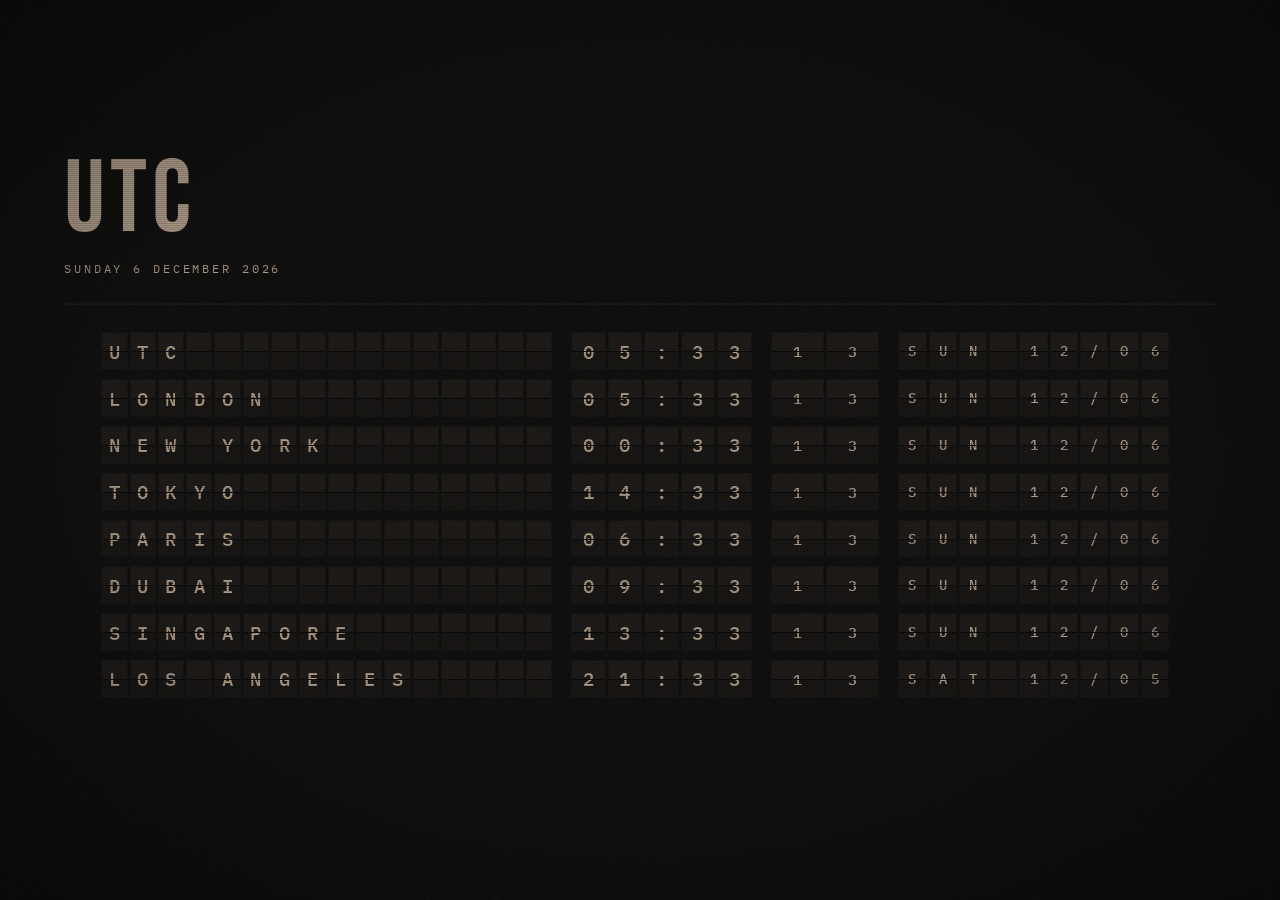
==== commit 4392027b: "Web release v1.0.0: polished clock and a GitHub Pages site Clock page - Rows and text shrink to fit " ====
--- a/app/src/main/assets/index.html
+++ b/app/src/main/assets/index.html
@@ -4,15 +4,14 @@
 <meta charset="UTF-8">
 <meta name="viewport" content="width=device-width, initial-scale=1.0">
 <meta name="theme-color" content="#080808">
-<meta name="description" content="Terminal Time — Atmospheric split-flap world clock screensaver">
+<meta name="description" content="Split-Flap World Clock: an atmospheric split-flap departure board for world time">
+<meta name="author" content="Shaz Moghaddam, London">
 <meta name="mobile-web-app-capable" content="yes">
 <meta name="apple-mobile-web-app-capable" content="yes">
 <meta name="apple-mobile-web-app-status-bar-style" content="black-translucent">
-<meta name="apple-mobile-web-app-title" content="Terminal Time">
-<title>Terminal Time — Atmospheric Screensaver</title>
-
-<!-- PWA manifest — inlined as data URI, no separate file needed -->
-<link rel="manifest" href="data:application/manifest+json,%7B%22name%22%3A%22Terminal%20Time%22%2C%22short_name%22%3A%22TermTime%22%2C%22description%22%3A%22Atmospheric%20split-flap%20world%20clock%20screensaver%22%2C%22start_url%22%3A%22.%2F%22%2C%22display%22%3A%22standalone%22%2C%22background_color%22%3A%22%23080808%22%2C%22theme_color%22%3A%22%23080808%22%2C%22orientation%22%3A%22landscape%22%2C%22icons%22%3A%5B%7B%22src%22%3A%22data%3Aimage%2Fsvg%2Bxml%2C%253Csvg%2520xmlns%3D'http%3A%2F%2Fwww.w3.org%2F2000%2Fsvg'%2520viewBox%3D'0%25200%252096%252096'%253E%253Crect%2520width%3D'96'%2520height%3D'96'%2520fill%3D'%2523080808'%2F%253E%253Ctext%2520x%3D'48'%2520y%3D'68'%2520font-size%3D'56'%2520text-anchor%3D'middle'%2520fill%3D'%2523c04040'%253E%25E2%258F%25B1%253C%2Ftext%253E%253C%2Fsvg%253E%22%2C%22sizes%22%3A%22any%22%2C%22type%22%3A%22image%2Fsvg%2Bxml%22%7D%5D%7D">
+<meta name="apple-mobile-web-app-title" content="Split-Flap">
+<link rel="icon" href="data:image/svg+xml,%3Csvg xmlns='http://www.w3.org/2000/svg' viewBox='0 0 32 32'%3E%3Crect width='32' height='32' rx='7' fill='%230c0d0e'/%3E%3Crect x='5' y='6' width='10' height='20' rx='2' fill='%232a2b2d'/%3E%3Crect x='17' y='6' width='10' height='20' rx='2' fill='%232a2b2d'/%3E%3Crect x='5' y='6' width='10' height='9.5' rx='2' fill='%233a3b3e'/%3E%3Crect x='17' y='6' width='10' height='9.5' rx='2' fill='%233a3b3e'/%3E%3Cpath d='M4 16h24' stroke='%23050505' stroke-width='1.6'/%3E%3Crect x='5' y='27.5' width='22' height='1.6' rx='.8' fill='%23e05050'/%3E%3C/svg%3E">
+<title>Split-Flap World Clock</title>
 
 <style>
 /* ── Self-hosted fonts ── */
@@ -54,117 +53,6 @@
 }
 </style>
 
-<!-- ═══════════════════════════════════════════════════════
-     PWA — SERVICE WORKER
-
-     Requires sw.js in the same directory as this file.
-     Without it the app still works perfectly online —
-     the offline cache just won't be available.
-
-     Caching strategy (defined in sw.js):
-       App shell (.html)   → cache-first
-       Google Fonts CSS    → stale-while-revalidate
-       Font files          → cache-first (immutable)
-       Everything else     → network-first, cache fallback
-═══════════════════════════════════════════════════════ -->
-<script id="sw-installer">
-(function () {
-  if (!('serviceWorker' in navigator)) return;
-
-  let swReg = null;
-
-  /* ── Register sw.js ── */
-  navigator.serviceWorker.register('./sw.js', { scope: './' })
-    .then(reg => {
-      swReg = reg;
-
-      /* When a new SW is found, activate it immediately */
-      reg.addEventListener('updatefound', () => {
-        const incoming = reg.installing;
-        if (!incoming) return;
-        incoming.addEventListener('statechange', () => {
-          if (incoming.state === 'installed' && navigator.serviceWorker.controller) {
-            incoming.postMessage({ type: 'SKIP_WAITING' });
-          }
-        });
-      });
-
-      /* Warm the cache with font URLs discovered after page load */
-      window.addEventListener('load', () => {
-        if (!reg.active) return;
-        const fontUrls = performance.getEntriesByType('resource')
-          .filter(e => e.name.includes('gstatic') || e.name.includes('fonts.googleapis'))
-          .map(e => e.name)
-          .filter(u => u.startsWith('https://'));
-        if (fontUrls.length) {
-          reg.active.postMessage({ type: 'CACHE_URLS', urls: fontUrls });
-        }
-      });
-    })
-    .catch(() => {
-      /* sw.js not found or SW blocked (e.g. file://) — silent fail */
-    });
-
-  /* ── On controller change: show "Updated" toast then reload ── */
-  let reloading = false;
-  navigator.serviceWorker.addEventListener('controllerchange', () => {
-    if (reloading) return;
-    reloading = true;
-    const toast = document.getElementById('update-toast');
-    if (!toast) { location.reload(); return; }
-    toast.classList.add('visible');
-    setTimeout(() => location.reload(), 1800);
-  });
-
-  /* ── Offline / online badge ── */
-  function syncOfflineBadge() {
-    const el = document.getElementById('offline-badge');
-    if (el) el.classList.toggle('visible', !navigator.onLine);
-  }
-  window.addEventListener('online',  syncOfflineBadge);
-  window.addEventListener('offline', syncOfflineBadge);
-  document.addEventListener('DOMContentLoaded', syncOfflineBadge);
-
-  /* ── Install prompt (Add to Home Screen) ── */
-  let deferredPrompt = null;
-  window.addEventListener('beforeinstallprompt', e => {
-    e.preventDefault();
-    deferredPrompt = e;
-    setTimeout(() => {
-      const nudge = document.getElementById('install-nudge');
-      if (nudge) nudge.classList.add('visible');
-    }, 4000);
-  });
-
-  document.addEventListener('DOMContentLoaded', () => {
-    const nudge       = document.getElementById('install-nudge');
-    const nudgeBtn    = document.getElementById('install-btn');
-    const nudgeDismiss= document.getElementById('install-dismiss');
-    if (nudgeBtn) {
-      nudgeBtn.addEventListener('click', async () => {
-        if (!deferredPrompt) return;
-        deferredPrompt.prompt();
-        await deferredPrompt.userChoice;
-        deferredPrompt = null;
-        if (nudge) nudge.classList.remove('visible');
-      });
-    }
-    if (nudgeDismiss) {
-      nudgeDismiss.addEventListener('click', () => {
-        if (nudge) nudge.classList.remove('visible');
-        deferredPrompt = null;
-      });
-    }
-  });
-
-  window.addEventListener('appinstalled', () => {
-    const nudge = document.getElementById('install-nudge');
-    if (nudge) nudge.classList.remove('visible');
-    deferredPrompt = null;
-  });
-
-})();
-</script>
 
 <style>
 /* ─────────────────────────────────────────────────────
@@ -240,128 +128,6 @@
   flex-direction: column;
   justify-content: center;
 }
-
-/* ─────────────────────────────────────────────────────
-   PWA UI — OFFLINE BADGE, UPDATE TOAST, INSTALL NUDGE
-───────────────────────────────────────────────────── */
-
-/* Offline badge */
-#offline-badge {
-  position: fixed;
-  top: 20px;
-  right: 24px;
-  z-index: 400;
-  display: flex;
-  align-items: center;
-  gap: 7px;
-  font-family: var(--font-mono);
-  font-size: 9px;
-  letter-spacing: 0.4em;
-  text-transform: uppercase;
-  color: var(--text-mid);
-  border: 1px solid var(--rule);
-  padding: 5px 10px 5px 9px;
-  background: rgba(8,8,8,0.92);
-  opacity: 0;
-  pointer-events: none;
-  transition: opacity 0.5s ease;
-}
-#offline-badge.visible { opacity: 1; }
-#offline-badge::before {
-  content: '';
-  display: inline-block;
-  width: 5px; height: 5px;
-  border-radius: 50%;
-  background: var(--text-dim);
-  flex-shrink: 0;
-  animation: pulseDot 2.4s ease-in-out infinite;
-}
-@keyframes pulseDot {
-  0%, 100% { opacity: 0.3; }
-  50%       { opacity: 1;   }
-}
-
-/* Update toast */
-#update-toast {
-  position: fixed;
-  bottom: 24px;
-  left: 50%;
-  transform: translateX(-50%) translateY(12px);
-  z-index: 500;
-  font-family: var(--font-mono);
-  font-size: 9px;
-  letter-spacing: 0.4em;
-  text-transform: uppercase;
-  color: var(--text-mid);
-  border: 1px solid var(--rule);
-  padding: 7px 16px;
-  background: rgba(8,8,8,0.96);
-  opacity: 0;
-  pointer-events: none;
-  transition: opacity 0.4s ease, transform 0.4s ease;
-  white-space: nowrap;
-}
-#update-toast.visible {
-  opacity: 1;
-  transform: translateX(-50%) translateY(0);
-}
-
-/* Install nudge */
-#install-nudge {
-  position: fixed;
-  bottom: 28px;
-  left: 50%;
-  transform: translateX(-50%) translateY(16px);
-  z-index: 450;
-  display: flex;
-  align-items: center;
-  gap: 12px;
-  font-family: var(--font-mono);
-  border: 1px solid var(--rule);
-  padding: 9px 14px 9px 16px;
-  background: rgba(8,8,8,0.96);
-  opacity: 0;
-  pointer-events: none;
-  transition: opacity 0.4s ease, transform 0.4s ease;
-  white-space: nowrap;
-}
-#install-nudge.visible {
-  opacity: 1;
-  pointer-events: all;
-  transform: translateX(-50%) translateY(0);
-}
-.install-nudge-text {
-  font-size: 9px;
-  letter-spacing: 0.35em;
-  text-transform: uppercase;
-  color: var(--text-dim);
-}
-.install-nudge-btn {
-  font-family: var(--font-mono);
-  font-size: 9px;
-  letter-spacing: 0.3em;
-  text-transform: uppercase;
-  color: var(--danger-hover);
-  border: 1px solid var(--danger);
-  background: none;
-  padding: 4px 10px;
-  cursor: pointer;
-  transition: background 0.2s, color 0.2s;
-}
-.install-nudge-btn:hover {
-  background: rgba(192,64,64,0.12);
-}
-.install-nudge-dismiss {
-  background: none;
-  border: none;
-  color: var(--text-dim);
-  font-size: 11px;
-  cursor: pointer;
-  padding: 2px 4px;
-  line-height: 1;
-  transition: color 0.2s;
-}
-.install-nudge-dismiss:hover { color: var(--text-mid); }
 
 /* ─────────────────────────────────────────────────────
    BOTTOM CONTROLS BAR (settings + sound)
@@ -506,7 +272,7 @@
 }
 .local-city {
   font-family: var(--font-display);
-  font-size: clamp(48px, 8vw, 120px);
+  font-size: clamp(30px, min(8vw, 13vh), 120px);
   color: var(--text);
   line-height: 0.85;
   letter-spacing: 0.05em;
@@ -544,7 +310,7 @@
 .flap-cell { display: flex; gap: 2px; }
 
 .tile {
-  height: clamp(36px, 4.2vh, 56px);
+  height: var(--tile-h, clamp(36px, 4.2vh, 56px));
   flex: 1;
   background: var(--tile);
   position: relative;
@@ -569,16 +335,16 @@
   position: relative;
   z-index: 3;
   color: var(--text);
-  font-size: clamp(13px, 1.5vw, 22px);
+  font-size: min(clamp(13px, 1.5vw, 22px), calc(var(--tile-h, 56px) * 0.52));
   font-weight: 500;
   text-transform: uppercase;
 }
-.cell-day .tile-char  { color: var(--text); font-size: clamp(10px, 1.1vw, 15px); }
-.cell-sec .tile-char  { color: var(--text); font-size: clamp(11px, 1.2vw, 17px); }
+.cell-day .tile-char  { color: var(--text); font-size: min(clamp(10px, 1.1vw, 15px), calc(var(--tile-h, 56px) * 0.42)); }
+.cell-sec .tile-char  { color: var(--text); font-size: min(clamp(11px, 1.2vw, 17px), calc(var(--tile-h, 56px) * 0.46)); }
 
 /* Row delete button */
 .row-delete {
-  width: 28px; height: 28px;
+  width: 28px; height: min(28px, var(--tile-h, 28px));
   background: none;
   border: 1px solid transparent;
   color: var(--text-dim);
@@ -689,9 +455,8 @@
 .picker {
   background: #0e0f10;
   border: 1px solid var(--rule);
-  width: 580px;
-  min-height: 460px;
-  max-height: 80vh;
+  width: min(580px, 92vw);
+  height: min(600px, 88vh);
   display: flex;
   flex-direction: column;
   animation: pickerIn 0.25s ease-out;
@@ -1168,6 +933,49 @@
     rgba(0, 0, 0, 0.35) 100%
   );
 }
+
+/* ─────────────────────────────────────────────────────
+   SMALL SCREENS, TOUCH AND REDUCED MOTION
+───────────────────────────────────────────────────── */
+/* Phones in landscape: tighter margins so every row fits */
+@media (max-height: 520px) {
+  .board  { padding: 4vh 4vw 12vh 4vw; }
+  .header { padding-bottom: 2vh; margin-bottom: 2.5vh; }
+  .local-date { margin-top: 4px; }
+  .controls-bar { bottom: 12px; right: 16px; }
+  .picker { height: 94vh; }
+  .picker-header { padding: 10px 20px 8px; }
+  .picker-title { font-size: 20px; }
+  .picker-tab { padding: 9px 0; }
+  .picker-search-wrap { padding: 8px 20px; }
+  .picker-search { padding: 7px 12px; }
+  .picker-item { padding: 7px 20px; }
+  .picker-footer { padding: 7px 20px !important; }
+  .picker-done { padding-top: 6px; padding-bottom: 6px; }
+  .theme-panel { padding: 12px 20px; gap: 12px; }
+  .kit-card { padding: 10px 14px 9px; }
+}
+
+/* Touch screens: bar buttons big enough to tap */
+@media (hover: none) {
+  .ctrl-btn { min-width: 40px; min-height: 40px; }
+}
+
+/* Credit line in Preferences */
+.picker-credit {
+  margin-top: 4px;
+  font-size: 10px;
+  letter-spacing: 0.18em;
+  text-transform: uppercase;
+  color: var(--text-dim);
+}
+.picker-credit a { color: var(--text-mid); text-decoration: none; }
+.picker-credit a:hover { color: var(--text); }
+
+@media (prefers-reduced-motion: reduce) {
+  .stage { animation: none; opacity: 1; }
+  .crt-grain::before { animation: none !important; }
+}
 </style>
 </head>
 <body>
@@ -1194,6 +1002,10 @@
     <button class="ctrl-btn ctrl-btn--text" id="timeFormatBtn" title="Toggle 12h / 24h" aria-label="Toggle time format">24H</button>
     <div class="ctrl-divider"></div>
     <button class="ctrl-btn ctrl-btn--text" id="flipBtn" title="Full Flip cascade (F)" aria-label="Full Flip">F</button>
+    <div class="ctrl-divider"></div>
+    <button class="ctrl-btn" id="fullscreenBtn" title="Full screen (Shift+F)" aria-label="Toggle full screen">
+      <svg viewBox="0 0 24 24" width="16" height="16" fill="currentColor"><path d="M7 14H5v5h5v-2H7v-3zm-2-4h2V7h3V5H5v5zm12 7h-3v2h5v-5h-2v3zM14 5v2h3v3h2V5h-5z"/></svg>
+    </button>
     <div class="ctrl-divider"></div>
     <button class="ctrl-btn" id="muteBtn" title="Toggle mute" aria-label="Toggle mute">
       <svg id="muteIcon" viewBox="0 0 24 24" width="16" height="16" fill="currentColor">
@@ -1208,19 +1020,6 @@
   </div>
 </div>
 
-<!-- Offline indicator — shown when network is unavailable -->
-<div id="offline-badge" aria-live="polite" aria-label="Offline — showing cached content">Offline</div>
-
-<!-- Update toast — briefly shown when a new SW activates -->
-<div id="update-toast" aria-live="polite">Updated — reloading</div>
-
-<!-- Install nudge — shown when the browser fires beforeinstallprompt -->
-<div id="install-nudge" aria-label="Install Terminal Time">
-  <span class="install-nudge-text">Add to Home Screen</span>
-  <button id="install-btn"     class="install-nudge-btn">Install</button>
-  <button id="install-dismiss" class="install-nudge-dismiss" aria-label="Dismiss">✕</button>
-</div>
-
 <!-- ── CRT & FILM GRAIN OVERLAYS ── -->
 <div id="circadian-tint"   aria-hidden="true"></div>
 <div class="crt-scanlines" aria-hidden="true"></div>
@@ -1235,6 +1034,7 @@
     <div class="picker-header">
       <div>
         <div class="picker-title" id="pickerTitle">PREFERENCES</div>
+        <div class="picker-credit">v1.0.0 · Created by <a href="https://shazmoghaddam.github.io" target="_blank" rel="noopener">Shaz Moghaddam</a>, London</div>
       </div>
       <button class="picker-close" id="pickerClose" title="Close" aria-label="Close">
         <svg viewBox="0 0 24 24" width="16" height="16" fill="currentColor"><path d="M19 6.41L17.59 5 12 10.59 6.41 5 5 6.41 10.59 12 5 17.59 6.41 19 12 13.41 17.59 19 19 17.59 13.41 12z"/></svg>
@@ -1745,7 +1545,7 @@
     const dragHandle = document.createElement('div');
     dragHandle.className = 'row-drag';
     dragHandle.innerHTML = '⠿';
-    dragHandle.title = idx === 0 ? 'Home city — cannot reorder' : 'Drag to reorder';
+    dragHandle.title = idx === 0 ? 'Home city, always first' : 'Drag to reorder';
 
     const cityCell = createCell(city.name, 16, 'cell-city');
     const timeCell = createCell(formatTime(city.tz), 5, 'cell-time');
@@ -1801,7 +1601,42 @@
   });
 
   updateAllRows();
-};
+  fitBoard();
+};
+
+/* ─────────────────────────────────────────────────────
+   FIT TO SCREEN
+
+   Tiles keep their natural size (36–56px) when there is
+   room. On short screens (phones in landscape, or ten
+   cities on a laptop) they shrink so every row fits,
+   and the characters scale with them via --tile-h.
+───────────────────────────────────────────────────── */
+const fitBoard = () => {
+  const board  = document.querySelector('.board');
+  const header = document.querySelector('.header');
+  const n = rowStates.length;
+  if (!board || !header || !n) return;
+
+  const bs = getComputedStyle(board);
+  const hs = getComputedStyle(header);
+  const gap = parseFloat(getComputedStyle(container).rowGap) || 0;
+  // Measure against the window: the board itself grows with its rows
+  const avail = window.innerHeight
+    - parseFloat(bs.paddingTop) - parseFloat(bs.paddingBottom)
+    - header.offsetHeight - parseFloat(hs.marginBottom);
+
+  const natural = Math.min(56, Math.max(36, window.innerHeight * 0.042));
+  const fitted  = Math.floor((avail - gap * (n - 1)) / n);
+  const tileH   = Math.max(14, Math.min(natural, fitted));
+  document.documentElement.style.setProperty('--tile-h', `${tileH}px`);
+};
+
+let fitFrame = 0;
+window.addEventListener('resize', () => {
+  cancelAnimationFrame(fitFrame);
+  fitFrame = requestAnimationFrame(fitBoard);
+});
 
 /* ─────────────────────────────────────────────────────
    DRAG-TO-REORDER ENGINE
@@ -2013,7 +1848,7 @@
     id:            'heavy',
     label:         'Heavy Mechanical',
     icon:          '⚙',
-    desc:          'Deep metallic thuds — industrial weight',
+    desc:          'Deep metallic thuds, industrial weight',
     basePitch:     820,        // bandpass centre Hz
     bpQ:           0.6,        // wide, boomy
     noiseLen:      0.058,      // 58ms noise burst
@@ -2033,7 +1868,7 @@
     id:            'plastic',
     label:         'Plastic Rattle',
     icon:          '◈',
-    desc:          'Light fast clicks — typewriter crispness',
+    desc:          'Light fast clicks, typewriter crispness',
     basePitch:     2900,
     bpQ:           1.8,        // narrow, rattly
     noiseLen:      0.020,      // 20ms — very snappy
@@ -2052,7 +1887,7 @@
     id:            'airport',
     label:         'Classic Airport',
     icon:          '✈',
-    desc:          'High-reverb clatter — large terminal echo',
+    desc:          'High-reverb clatter, large terminal echo',
     basePitch:     1550,
     bpQ:           0.85,
     noiseLen:      0.065,      // longer burst feeds the reverb
@@ -2100,6 +1935,8 @@
 
 const playClick = (variant = 0, context = 'realtime') => {
   if (soundMuted) return;
+  // Browsers only allow audio after a tap, click or key press
+  if (navigator.userActivation && !navigator.userActivation.hasBeenActive) return;
   const now = performance.now();
   if (now - lastClickTime < 14) return;
   lastClickTime = now;
@@ -2755,7 +2592,8 @@
 const openPicker = () => {
   overlay.classList.add('open');
   pickerSearch.value = '';
-  pickerSearch.focus();
+  // Skip auto-focus on touch screens so the keyboard doesn't cover the list
+  if (window.matchMedia('(hover: hover)').matches) pickerSearch.focus();
   renderPickerList();
   updateCountDisplay();
   document.body.classList.add('show-cursor');
@@ -2903,11 +2741,43 @@
       !e.ctrlKey && !e.metaKey && !e.altKey &&
       !overlay.classList.contains('open') &&
       document.activeElement.tagName !== 'INPUT') {
-    fireFlip();
+    if (e.shiftKey) toggleFullscreen();
+    else fireFlip();
   }
 });
 
 document.addEventListener('mousemove', showCursor);
+document.addEventListener('pointerdown', showCursor);
+
+/* ── Full screen (browsers that support it; hidden elsewhere) ── */
+const fullscreenBtn = document.getElementById('fullscreenBtn');
+const canFullscreen = !!document.documentElement.requestFullscreen;
+const toggleFullscreen = () => {
+  if (!canFullscreen) return;
+  if (document.fullscreenElement) document.exitFullscreen();
+  else document.documentElement.requestFullscreen().catch(() => {});
+};
+if (canFullscreen) {
+  fullscreenBtn.addEventListener('click', toggleFullscreen);
+  document.addEventListener('fullscreenchange', () => {
+    fullscreenBtn.classList.toggle('active', !!document.fullscreenElement);
+    fullscreenBtn.title = document.fullscreenElement ? 'Exit full screen (Shift+F)' : 'Full screen (Shift+F)';
+  });
+} else {
+  fullscreenBtn.hidden = true;
+  fullscreenBtn.previousElementSibling.hidden = true; // its divider
+}
+
+/* ── Keep the screen awake while the clock is showing ── */
+let wakeLock = null;
+const requestWakeLock = async () => {
+  if (!('wakeLock' in navigator) || document.visibilityState !== 'visible') return;
+  try { wakeLock = await navigator.wakeLock.request('screen'); } catch (e) { wakeLock = null; }
+};
+document.addEventListener('visibilitychange', () => {
+  if (document.visibilityState === 'visible') requestWakeLock();
+});
+document.addEventListener('pointerdown', requestWakeLock, { once: true });
 
 /* ─────────────────────────────────────────────────────
    LOCAL CITY HEADER
@@ -3026,6 +2896,7 @@
   renderRows();
   startUpdating();
   scheduleIdleFlips();
+  requestWakeLock();
 };
 
 window.addEventListener('DOMContentLoaded', init);
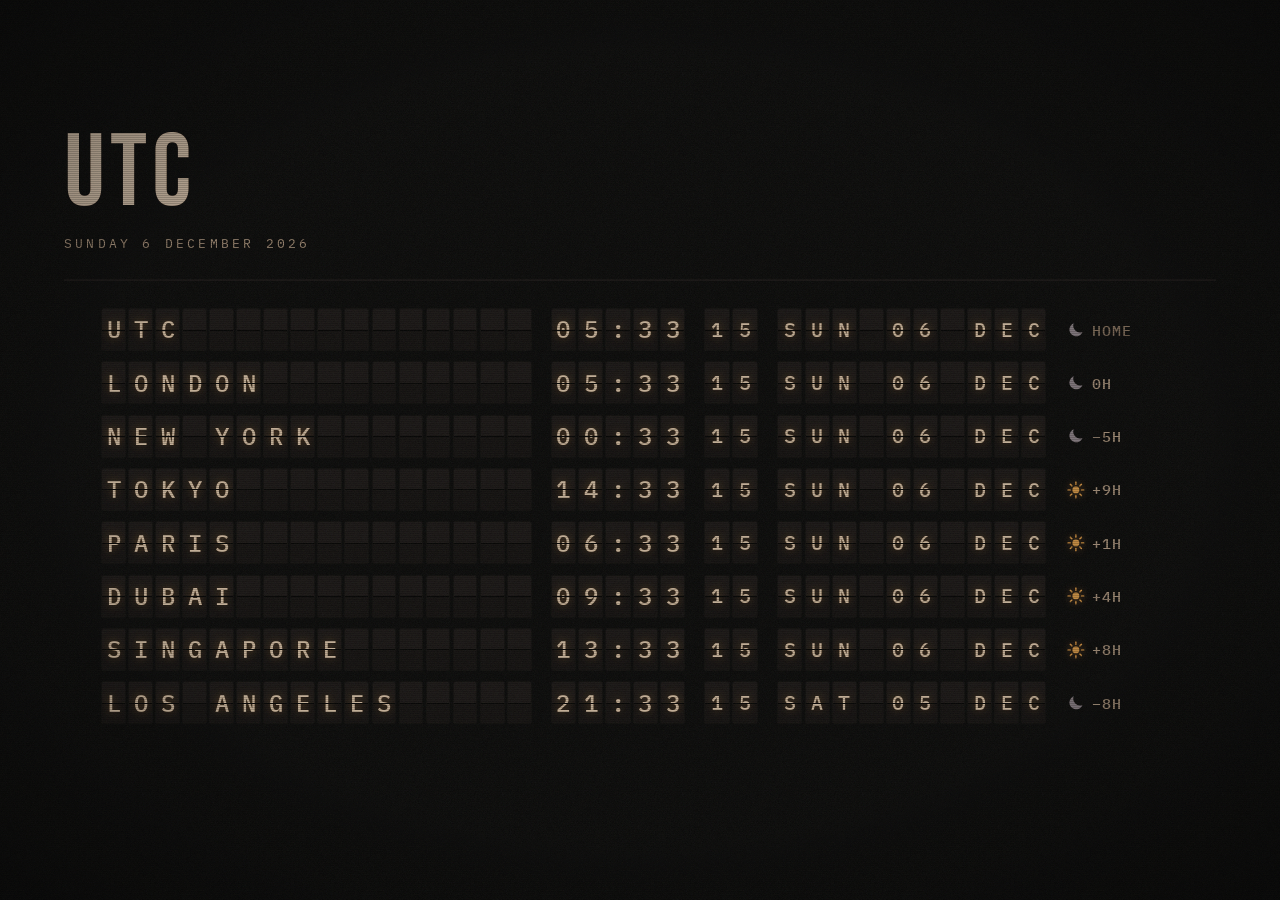
==== commit 91e163ea: "Site: light theme, pill buttons and a terracotta and navy footer - Light paper background so the pag" ====
--- a/app/src/main/assets/index.html
+++ b/app/src/main/assets/index.html
@@ -66,14 +66,19 @@
   --tile-bot:    #161718;
   --seam:        #050505;
   --rule:        #1a1a1c;
-  --text:        #d1cfc8;
-  --text-dim:    #4a4a48;
-  --text-mid:    #7a7870;
+  --rule-strong: #34353a;
+  --text:        #e2dfd6;
+  --text-dim:    #8a877f;   /* was #4a4a48: labels were hard to read */
+  --text-mid:    #b4b1a8;
+  --flap-ink:    #ece6d6;   /* characters on the flaps (user can change) */
+  --flap-glow:   rgba(255, 176, 80, 0.42);   /* backlit glow behind them */
   --accent:      #b8a068;
   --accent-dim:  #6a5c38;
   --danger:      #8b3a3a;
   --danger-hover:#c04040;
   --overlay-bg:  rgba(4,4,4,0.92);
+
+  --row-cols: 18px 16fr 5fr 2fr 10fr calc(var(--tile-h, 48px) * 2.4) 28px;
 
   --font-display: 'Bebas Neue', sans-serif;
   --font-mono:    'IBM Plex Mono', monospace;
@@ -272,7 +277,7 @@
 }
 .local-city {
   font-family: var(--font-display);
-  font-size: clamp(30px, min(8vw, 13vh), 120px);
+  font-size: clamp(30px, min(8vw, 13vh), 180px);
   color: var(--text);
   line-height: 0.85;
   letter-spacing: 0.05em;
@@ -286,9 +291,9 @@
   transition: var(--theme-transition);
 }
 .local-date {
-  font-size: clamp(9px, 0.9vw, 13px);
+  font-size: clamp(10px, 1vw, 18px);
   letter-spacing: 0.25em;
-  color: var(--text);
+  color: var(--text-mid);
   text-transform: uppercase;
   margin-top: 10px;
 }
@@ -299,15 +304,15 @@
 .rows {
   display: flex;
   flex-direction: column;
-  gap: clamp(6px, 1vh, 14px);
+  gap: calc(var(--tile-h, 48px) * 0.24);
 }
 .row {
   display: grid;
-  grid-template-columns: 18px 2.5fr 1fr 0.6fr 1.5fr auto;
+  grid-template-columns: var(--row-cols);
   align-items: center;
   gap: clamp(10px, 1.5vw, 24px);
 }
-.flap-cell { display: flex; gap: 2px; }
+.flap-cell { display: flex; gap: max(2px, calc(var(--tile-h, 48px) * 0.05)); }
 
 .tile {
   height: var(--tile-h, clamp(36px, 4.2vh, 56px));
@@ -319,6 +324,7 @@
   justify-content: center;
   overflow: hidden;
   border: 1px solid rgba(0,0,0,0.3);
+  border-radius: max(2px, calc(var(--tile-h, 48px) * 0.06));
 }
 .tile::after {
   content: '';
@@ -334,21 +340,44 @@
 .tile-char {
   position: relative;
   z-index: 3;
-  color: var(--text);
-  font-size: min(clamp(13px, 1.5vw, 22px), calc(var(--tile-h, 56px) * 0.52));
+  color: var(--flap-ink);
+  font-size: calc(var(--tile-h, 48px) * 0.56);
   font-weight: 500;
+  line-height: 1;
   text-transform: uppercase;
-}
-.cell-day .tile-char  { color: var(--text); font-size: min(clamp(10px, 1.1vw, 15px), calc(var(--tile-h, 56px) * 0.42)); }
-.cell-sec .tile-char  { color: var(--text); font-size: min(clamp(11px, 1.2vw, 17px), calc(var(--tile-h, 56px) * 0.46)); }
+  /* Backlit glow, like a lit departure board */
+  text-shadow: 0 0 calc(var(--tile-h, 48px) * 0.22) var(--flap-glow);
+}
+body.no-glow .tile-char { text-shadow: none; }
+.cell-day .tile-char  { font-size: calc(var(--tile-h, 48px) * 0.46); }
+.cell-sec .tile-char  { font-size: calc(var(--tile-h, 48px) * 0.46); }
+
+/* Day/night icon and time difference from home */
+.row-info {
+  display: flex;
+  align-items: center;
+  justify-content: flex-start;
+  gap: calc(var(--tile-h, 48px) * 0.16);
+  color: var(--text-mid);
+  font-family: var(--font-mono);
+  font-weight: 500;
+  font-size: calc(var(--tile-h, 48px) * 0.36);
+  letter-spacing: 0.06em;
+  white-space: nowrap;
+}
+.row-info__icon { display: flex; width: calc(var(--tile-h, 48px) * 0.46); height: calc(var(--tile-h, 48px) * 0.46); color: #8f9bb8; }
+.row-info.is-day .row-info__icon { color: #f2b45a; filter: drop-shadow(0 0 calc(var(--tile-h, 48px) * 0.1) rgba(242, 180, 90, .45)); }
+.row-info__icon svg { width: 100%; height: 100%; }
+.home-row .row-info__offset { color: var(--text-dim); }
 
 /* Row delete button */
 .row-delete {
-  width: 28px; height: min(28px, var(--tile-h, 28px));
+  width: min(28px, var(--tile-h, 28px)); height: min(28px, var(--tile-h, 28px));
   background: none;
-  border: 1px solid transparent;
-  color: var(--text-dim);
-  font-size: 14px;
+  border: 1px solid var(--rule-strong);
+  border-radius: 50%;
+  color: var(--text-mid);
+  font-size: 13px;
   cursor: pointer;
   display: flex; align-items: center; justify-content: center;
   opacity: 0;
@@ -356,7 +385,7 @@
   flex-shrink: 0;
 }
 .row:hover .row-delete,
-body.show-cursor .row-delete { opacity: 0.5; }
+body.show-cursor .row-delete { opacity: 0.9; }
 .row-delete:hover { opacity: 1 !important; color: var(--danger-hover); border-color: var(--danger); cursor: pointer; }
 
 /* ── DRAG HANDLE ── */
@@ -365,8 +394,10 @@
   display: flex;
   align-items: center;
   justify-content: center;
-  color: var(--text-dim);
-  font-size: 14px;
+  color: var(--text-mid);
+  font-size: min(20px, calc(var(--tile-h, 48px) * 0.9));
+  line-height: 1;
+  height: var(--tile-h, 48px);
   opacity: 0;
   cursor: grab;
   flex-shrink: 0;
@@ -376,8 +407,8 @@
   letter-spacing: -1px;
 }
 .row:hover .row-drag,
-body.show-cursor .row-drag { opacity: 0.4; }
-.row-drag:hover              { opacity: 1 !important; color: var(--text-mid); }
+body.show-cursor .row-drag { opacity: 0.9; }
+.row-drag:hover              { opacity: 1 !important; color: var(--text); }
 .row-drag:active             { cursor: grabbing; }
 .row.home-row .row-drag      { opacity: 0 !important; pointer-events: none; cursor: default; }
 
@@ -401,7 +432,7 @@
   border: 1px solid var(--rule);
   will-change: transform;
   display: grid;
-  grid-template-columns: 18px 2.5fr 1fr 0.6fr 1.5fr auto;
+  grid-template-columns: var(--row-cols);
   align-items: center;
   gap: clamp(10px, 1.5vw, 24px);
   padding: 0 clamp(10px, 1.5vw, 24px);
@@ -454,7 +485,10 @@
 
 .picker {
   background: #0e0f10;
-  border: 1px solid var(--rule);
+  border: 1px solid var(--rule-strong);
+  border-radius: 16px;
+  overflow: hidden;
+  box-shadow: 0 30px 80px rgba(0,0,0,0.6);
   width: min(580px, 92vw);
   height: min(600px, 88vh);
   display: flex;
@@ -479,13 +513,14 @@
   color: var(--text);
 }
 .picker-close {
-  background: none; border: 1px solid var(--rule);
-  color: var(--text-mid); font-size: 18px; 
-  width: 32px; height: 32px; cursor: pointer;
+  background: none; border: 1px solid var(--rule-strong);
+  border-radius: 50%;
+  color: var(--text-mid); font-size: 18px;
+  width: 34px; height: 34px; cursor: pointer;
   display: flex; align-items: center; justify-content: center;
   transition: color 0.2s, border-color 0.2s;
 }
-.picker-close:hover { color: var(--danger-hover); border-color: var(--danger); cursor: pointer; }
+.picker-close:hover { color: var(--text); border-color: var(--text-dim); }
 
 .picker-search-wrap {
   padding: 16px 32px;
@@ -494,16 +529,17 @@
 .picker-search {
   width: 100%;
   background: #141516;
-  border: 1px solid var(--rule);
+  border: 1px solid var(--rule-strong);
+  border-radius: 999px;
   color: var(--text);
   font-family: var(--font-mono);
   font-size: 13px;
-  padding: 10px 14px;
+  padding: 10px 18px;
   outline: none;
   letter-spacing: 0.05em;
 }
 .picker-search::placeholder { color: var(--text-dim); }
-.picker-search:focus { border-color: var(--danger); }
+.picker-search:focus { border-color: var(--danger-hover); }
 
 .picker-list {
   overflow-y: auto;
@@ -521,11 +557,13 @@
   padding: 11px 32px;
   cursor: pointer;
   transition: background 0.15s;
-  border-bottom: 1px solid rgba(26,26,28,0.5);
-}
-.picker-item:hover { background: rgba(192,64,64,0.06); cursor: pointer; }
-.picker-item.selected { opacity: 0.35; cursor: default; }
-.picker-item.selected:hover { background: none; }
+  border-bottom: 1px solid #18191b;
+}
+.picker-item:hover { background: rgba(255,255,255,0.035); }
+.picker-item.is-home { cursor: default; }
+.picker-item.is-home:hover { background: none; }
+.picker-item.is-full { cursor: default; }
+.picker-item.is-full .picker-city-name { color: var(--text-mid); }
 
 .picker-item-left { display: flex; flex-direction: column; gap: 3px; }
 .picker-city-name {
@@ -535,8 +573,8 @@
   color: var(--text);
 }
 .picker-tz-name {
-  font-size: 10px;
-  letter-spacing: 0.25em;
+  font-size: 11px;
+  letter-spacing: 0.16em;
   color: var(--text-dim);
   text-transform: uppercase;
 }
@@ -546,14 +584,23 @@
   color: var(--text-mid);
   letter-spacing: 0.05em;
 }
-.picker-item.selected .picker-item-time { color: var(--text-mid); }
+.picker-item-right { display: flex; align-items: center; gap: 14px; }
+/* Add / on-board state: a round toggle */
 .picker-add-icon {
-  font-size: 18px;
-  color: var(--text-dim);
-  margin-left: 14px;
-  transition: color 0.15s;
-}
-.picker-item:not(.selected):hover .picker-add-icon { color: var(--danger-hover); }
+  width: 28px; height: 28px;
+  border-radius: 50%;
+  border: 1px solid var(--rule-strong);
+  display: flex; align-items: center; justify-content: center;
+  font-size: 15px;
+  line-height: 1;
+  color: var(--text-mid);
+  transition: color 0.15s, border-color 0.15s, background 0.15s;
+}
+.picker-item:hover .picker-add-icon { color: var(--text); border-color: var(--text-dim); }
+.picker-item.selected .picker-add-icon { color: #fff; background: var(--danger); border-color: var(--danger); }
+.picker-item.selected:not(.is-home):hover .picker-add-icon { background: transparent; color: var(--danger-hover); border-color: var(--danger-hover); }
+.picker-item.is-home .picker-add-icon { background: transparent; border-color: var(--rule-strong); color: var(--text-dim); font-size: 10px; letter-spacing: .1em; width: auto; padding: 0 10px; border-radius: 999px; }
+.picker-item.is-full .picker-add-icon { opacity: 0.4; }
 
 .picker-footer {
   padding: 14px 32px;
@@ -563,25 +610,29 @@
   align-items: center;
 }
 .picker-count {
-  font-size: 10px;
-  letter-spacing: 0.3em;
+  font-size: 11px;
+  letter-spacing: 0.16em;
   color: var(--text-dim);
   text-transform: uppercase;
 }
+.picker-count[hidden] { display: block; visibility: hidden; }
 .picker-count span { color: var(--danger-hover); }
 .picker-done {
   background: none;
   border: 1px solid var(--danger);
-  color: var(--danger-hover);
+  border-radius: 999px;
+  color: #fff;
+  background: var(--danger);
   font-family: var(--font-mono);
   font-size: 11px;
-  letter-spacing: 0.3em;
+  font-weight: 500;
+  letter-spacing: 0.2em;
   text-transform: uppercase;
-  padding: 8px 20px;
+  padding: 9px 22px;
   cursor: pointer;
   transition: background 0.2s, color 0.2s, border-color 0.2s;
 }
-.picker-done:hover { background: var(--danger); color: var(--text); cursor: pointer; }
+.picker-done:hover { background: var(--danger-hover); border-color: var(--danger-hover); }
 
 .no-results {
   padding: 30px 32px;
@@ -592,232 +643,173 @@
 }
 
 /* ─────────────────────────────────────────────────────
-   PICKER TABS — CITIES / THEME
+   PICKER TABS
 ───────────────────────────────────────────────────── */
 .picker-tabs {
   display: flex;
+  gap: 4px;
+  padding: 0 32px;
   border-bottom: 1px solid var(--rule);
 }
 .picker-tab {
-  flex: 1;
   background: none;
   border: none;
   border-bottom: 2px solid transparent;
   color: var(--text-dim);
   font-family: var(--font-mono);
-  font-size: 10px;
-  letter-spacing: 0.4em;
+  font-size: 12px;
+  font-weight: 500;
+  letter-spacing: 0.16em;
   text-transform: uppercase;
-  padding: 14px 0;
+  padding: 14px 14px 12px;
+  margin-bottom: -1px;
   cursor: pointer;
   transition: color 0.2s, border-color 0.2s;
-  margin-bottom: -1px;
-}
-.picker-tab:hover { color: var(--text-mid); }
-.picker-tab.active {
-  color: var(--accent);
-  border-bottom-color: var(--accent);
-  transition: color 0.4s, border-color 0.4s;
-}
+}
+.picker-tab:first-child { margin-left: -14px; }
+.picker-tab:hover { color: var(--text); }
+.picker-tab.active { color: var(--text); border-bottom-color: var(--danger-hover); }
 
 /* Panel visibility */
 .picker-panel { display: none; flex-direction: column; flex: 1; overflow: hidden; min-height: 0; }
 .picker-panel.active { display: flex; }
 
 /* ─────────────────────────────────────────────────────
-   THEME PANEL — swatch grid
-───────────────────────────────────────────────────── */
-.theme-panel {
-  padding: 28px 32px 24px;
+   COLOURS AND SOUND PANELS
+───────────────────────────────────────────────────── */
+.pref-panel {
+  padding: 24px 32px;
   display: flex;
   flex-direction: column;
-  gap: 24px;
+  gap: 26px;
   overflow-y: auto;
   flex: 1;
   min-height: 0;
 }
-.theme-section-label {
-  font-size: 9px;
-  letter-spacing: 0.5em;
-  color: var(--text-dim);
+.pref-section { display: flex; flex-direction: column; gap: 12px; }
+.pref-row { flex-direction: row; align-items: center; justify-content: space-between; gap: 20px; }
+.pref-head { display: flex; flex-direction: column; gap: 3px; }
+.pref-label {
+  margin: 0;
+  font-family: var(--font-mono);
+  font-size: 12px;
+  font-weight: 500;
+  letter-spacing: 0.16em;
   text-transform: uppercase;
-  margin-bottom: 4px;
-}
-.theme-swatches {
-  display: grid;
-  grid-template-columns: repeat(3, 1fr);
-  gap: 10px;
-}
-.theme-swatch {
+  color: var(--text);
+}
+.pref-hint { margin: 0; font-size: 12px; letter-spacing: 0.02em; color: var(--text-dim); }
+
+/* Colour swatches, with a custom picker as the last one */
+.swatches { display: flex; flex-wrap: wrap; gap: 10px; }
+.swatch {
   position: relative;
+  width: 34px; height: 34px;
+  border-radius: 50%;
+  border: 2px solid transparent;
+  padding: 3px;
   background: none;
-  border: 1px solid var(--rule);
   cursor: pointer;
-  padding: 16px 10px 13px;
-  display: flex;
-  flex-direction: column;
-  align-items: center;
-  gap: 10px;
-  transition: border-color 0.2s, background 0.2s;
-}
-.theme-swatch:hover { background: rgba(255,255,255,0.03); }
-.theme-swatch.active {
-  border-color: var(--accent);
-  background: rgba(255,255,255,0.04);
-  transition: border-color 0.4s, background 0.4s;
-}
-.theme-dot {
-  width: 20px; height: 20px;
+  transition: border-color 0.2s, transform 0.15s;
+}
+.swatch:hover { transform: scale(1.08); }
+.swatch span { display: block; width: 100%; height: 100%; border-radius: 50%; box-shadow: inset 0 0 0 1px rgba(255,255,255,0.12); }
+.swatch.active { border-color: var(--text); }
+.swatch--custom span {
+  background: conic-gradient(#ff5f5f, #ffcf4d, #6ee7a0, #4dc3ff, #9d7bff, #ff6fc8, #ff5f5f);
+}
+.swatch--custom input {
+  position: absolute; inset: 0;
+  width: 100%; height: 100%;
+  opacity: 0;
+  cursor: pointer;
+  border: 0; padding: 0;
+}
+.swatch--custom.active span { box-shadow: inset 0 0 0 7px var(--swatch-custom, transparent); }
+
+/* On/off switch */
+.switch {
+  flex-shrink: 0;
+  position: relative;
+  width: 44px; height: 24px;
+  border-radius: 999px;
+  border: 1px solid var(--rule-strong);
+  background: #1b1c1e;
+  cursor: pointer;
+  transition: background 0.2s, border-color 0.2s;
+}
+.switch span {
+  position: absolute; top: 3px; left: 3px;
+  width: 16px; height: 16px;
   border-radius: 50%;
-  flex-shrink: 0;
-  transition: transform 0.2s, box-shadow 0.2s;
-}
-.theme-swatch:hover .theme-dot { transform: scale(1.12); }
-.theme-swatch.active .theme-dot {
-  box-shadow: 0 0 10px 3px currentColor;
-  transform: scale(1.18);
-  transition: transform 0.4s, box-shadow 0.4s;
-}
-.theme-name {
+  background: var(--text-dim);
+  transition: transform 0.2s, background 0.2s;
+}
+.switch[aria-checked="true"] { background: var(--danger); border-color: var(--danger); }
+.switch[aria-checked="true"] span { transform: translateX(20px); background: #fff; }
+
+.pref-reset {
+  align-self: flex-start;
+  background: none;
+  border: 1px solid var(--rule-strong);
+  border-radius: 999px;
+  color: var(--text-mid);
   font-family: var(--font-mono);
-  font-size: 9px;
-  letter-spacing: 0.35em;
-  color: var(--text-dim);
+  font-size: 11px;
+  letter-spacing: 0.14em;
   text-transform: uppercase;
-  transition: color 0.2s;
-  white-space: nowrap;
-}
-.theme-swatch:hover .theme-name { color: var(--text-mid); }
-.theme-swatch.active .theme-name {
-  color: var(--accent);
-  transition: color 0.4s;
-}
-/* Active indicator dot */
-.theme-swatch::after {
-  content: '';
-  position: absolute;
-  top: 7px; right: 7px;
-  width: 5px; height: 5px;
-  border-radius: 50%;
-  background: var(--accent);
-  opacity: 0;
-  transition: opacity 0.3s;
-}
-.theme-swatch.active::after { opacity: 1; }
-
-/* ─────────────────────────────────────────────────────
-   SOUND KIT SELECTOR
-───────────────────────────────────────────────────── */
-.sound-kits {
-  display: flex;
-  flex-direction: column;
-  gap: 8px;
-}
+  padding: 8px 16px;
+  cursor: pointer;
+  transition: color 0.2s, border-color 0.2s;
+}
+.pref-reset:hover { color: var(--text); border-color: var(--text-dim); }
+
+/* Sound profiles */
+.sound-kits { display: flex; flex-direction: column; gap: 8px; }
 .kit-card {
-  position: relative;
-  background: none;
-  border: 1px solid var(--rule);
-  cursor: pointer;
-  padding: 14px 18px 13px;
   display: flex;
   align-items: center;
-  gap: 16px;
+  gap: 14px;
+  padding: 12px 14px;
+  border: 1px solid var(--rule-strong);
+  border-radius: 10px;
+  cursor: pointer;
   transition: border-color 0.2s, background 0.2s;
-  text-align: left;
-  width: 100%;
 }
 .kit-card:hover { background: rgba(255,255,255,0.03); }
-.kit-card.active {
-  border-color: var(--danger);
-  background: rgba(255,255,255,0.04);
-}
-.kit-icon {
-  font-size: 20px;
+.kit-card.active { border-color: var(--danger-hover); background: rgba(255,255,255,0.04); }
+.kit-radio {
   flex-shrink: 0;
-  width: 28px;
-  text-align: center;
-  opacity: 0.7;
-  transition: opacity 0.2s;
-}
-.kit-card.active .kit-icon { opacity: 1; }
-.kit-card:hover .kit-icon  { opacity: 0.9; }
-.kit-text { display: flex; flex-direction: column; gap: 3px; }
+  width: 16px; height: 16px;
+  border-radius: 50%;
+  border: 2px solid var(--text-dim);
+  transition: border-color 0.2s, box-shadow 0.2s;
+}
+.kit-card.active .kit-radio { border-color: var(--danger-hover); box-shadow: inset 0 0 0 3px #0e0f10, inset 0 0 0 8px var(--danger-hover); }
+.kit-text { display: flex; flex-direction: column; gap: 3px; min-width: 0; }
 .kit-name {
   font-family: var(--font-mono);
-  font-size: 11px;
-  letter-spacing: 0.35em;
-  color: var(--text-mid);
+  font-size: 12px;
+  font-weight: 500;
+  letter-spacing: 0.14em;
   text-transform: uppercase;
-  transition: color 0.2s;
-}
-.kit-card.active  .kit-name { color: var(--danger-hover); }
-.kit-desc {
-  font-family: var(--font-mono);
-  font-size: 9px;
-  letter-spacing: 0.2em;
-  color: var(--text-dim);
-  text-transform: uppercase;
-  line-height: 1.5;
-}
-/* Active tick */
-.kit-card::after {
-  content: '';
-  position: absolute;
-  top: 8px; right: 10px;
-  width: 5px; height: 5px;
-  border-radius: 50%;
-  background: var(--danger);
-  opacity: 0;
-  transition: opacity 0.25s;
-}
-.kit-card.active::after { opacity: 1; }
-
-/* Preview play button */
+  color: var(--text);
+}
+.kit-desc { font-size: 12px; color: var(--text-dim); }
 .kit-preview {
   margin-left: auto;
   flex-shrink: 0;
-  width: 26px; height: 26px;
+  width: 34px; height: 34px;
+  border-radius: 50%;
+  border: 1px solid var(--rule-strong);
   background: none;
-  border: 1px solid var(--rule);
-  color: var(--text-dim);
-  font-size: 10px;
+  color: var(--text-mid);
   cursor: pointer;
   display: flex; align-items: center; justify-content: center;
-  transition: color 0.2s, border-color 0.2s;
-  border-radius: 0;
-}
-.kit-preview:hover { color: var(--danger-hover); border-color: var(--danger); }
-
-/* Pitch variation legend */
-.pitch-info {
-  display: flex;
-  flex-direction: column;
-  gap: 10px;
-}
-.pitch-row {
-  display: flex;
-  align-items: center;
-  gap: 12px;
-}
-.pitch-dot {
-  width: 10px; height: 10px;
-  border-radius: 50%;
-  flex-shrink: 0;
-}
-.pitch-dot--realtime { background: var(--danger-hover); box-shadow: 0 0 6px 1px var(--danger); }
-.pitch-dot--idle     { background: var(--text-dim); }
-.pitch-desc {
-  font-family: var(--font-mono);
-  font-size: 9px;
-  letter-spacing: 0.2em;
-  color: var(--text-dim);
-  text-transform: uppercase;
-  line-height: 1.5;
-}
-.pitch-desc strong {
-  color: var(--text-mid);
-  font-weight: 500;
-}
+  transition: color 0.2s, border-color 0.2s, background 0.2s;
+}
+.kit-preview svg { width: 12px; height: 12px; margin-left: 2px; }
+.kit-preview:hover, .kit-preview.playing { color: #fff; background: var(--danger); border-color: var(--danger); }
 
 /* ─────────────────────────────────────────────────────
    CIRCADIAN TINTING
@@ -946,14 +938,16 @@
   .picker { height: 94vh; }
   .picker-header { padding: 10px 20px 8px; }
   .picker-title { font-size: 20px; }
-  .picker-tab { padding: 9px 0; }
+  .picker-tab { padding: 9px 12px 8px; }
   .picker-search-wrap { padding: 8px 20px; }
   .picker-search { padding: 7px 12px; }
   .picker-item { padding: 7px 20px; }
   .picker-footer { padding: 7px 20px !important; }
   .picker-done { padding-top: 6px; padding-bottom: 6px; }
-  .theme-panel { padding: 12px 20px; gap: 12px; }
-  .kit-card { padding: 10px 14px 9px; }
+  .pref-panel { padding: 14px 20px; gap: 16px; }
+  .picker-tabs { padding: 0 20px; }
+  .kit-card { padding: 8px 12px; }
+  .swatch { width: 30px; height: 30px; }
 }
 
 /* Touch screens: bar buttons big enough to tap */
@@ -969,7 +963,7 @@
   text-transform: uppercase;
   color: var(--text-dim);
 }
-.picker-credit a { color: var(--text-mid); text-decoration: none; }
+.picker-credit a { color: var(--text); text-decoration: none; }
 .picker-credit a:hover { color: var(--text); }
 
 @media (prefers-reduced-motion: reduce) {
@@ -1042,49 +1036,65 @@
     </div>
 
     <!-- Tabs -->
-    <div class="picker-tabs">
-      <button class="picker-tab active" id="tabCities" data-tab="cities">Cities</button>
-      <button class="picker-tab"        id="tabTheme"  data-tab="theme">Colour Theme</button>
-      <button class="picker-tab"        id="tabSound"  data-tab="sound">Sound</button>
+    <div class="picker-tabs" role="tablist">
+      <button class="picker-tab active" id="tabCities"  data-tab="cities"  role="tab">Cities</button>
+      <button class="picker-tab"        id="tabColours" data-tab="colours" role="tab">Colours</button>
+      <button class="picker-tab"        id="tabSound"   data-tab="sound"   role="tab">Sound</button>
     </div>
 
     <!-- Panel: Cities -->
     <div class="picker-panel active" id="panelCities">
       <div class="picker-search-wrap">
-        <input class="picker-search" id="pickerSearch" type="text" placeholder="Search city or timezone..." autocomplete="off" spellcheck="false">
+        <input class="picker-search" id="pickerSearch" type="text" placeholder="Search by city, country or time zone" autocomplete="off" spellcheck="false">
       </div>
       <div class="picker-list" id="pickerList"></div>
-      <div class="picker-footer">
-        <div class="picker-count">Cities: <span id="cityCount">0</span> / 10</div>
-        <button class="picker-done" id="pickerDone">DONE</button>
+    </div>
+
+    <!-- Panel: Colours -->
+    <div class="picker-panel" id="panelColours">
+      <div class="pref-panel">
+        <section class="pref-section">
+          <div class="pref-head">
+            <h3 class="pref-label">Characters</h3>
+            <p class="pref-hint">The letters and numbers on the flaps</p>
+          </div>
+          <div class="swatches" id="inkSwatches"></div>
+        </section>
+        <section class="pref-section">
+          <div class="pref-head">
+            <h3 class="pref-label">Accent</h3>
+            <p class="pref-hint">Buttons, highlights and this panel</p>
+          </div>
+          <div class="swatches" id="accentSwatches"></div>
+        </section>
+        <section class="pref-section pref-row">
+          <div class="pref-head">
+            <h3 class="pref-label">Backlit glow</h3>
+            <p class="pref-hint">A soft light behind the characters</p>
+          </div>
+          <button class="switch" id="glowSwitch" role="switch" aria-checked="true" aria-label="Backlit glow"><span></span></button>
+        </section>
+        <button class="pref-reset" id="coloursReset">Reset colours</button>
       </div>
     </div>
 
-    <!-- Panel: Theme -->
-    <div class="picker-panel" id="panelTheme">
-      <div class="theme-panel">
-        <div>
-          <div class="theme-section-label">Accent Colour</div>
-          <div class="theme-swatches" id="themeSwatches"></div>
-        </div>
-      </div>
-      <div class="picker-footer" style="border-top:1px solid var(--rule); padding:14px 32px; display:flex; justify-content:flex-end;">
-        <button class="picker-done" id="themeDone">DONE</button>
+    <!-- Panel: Sound -->
+    <div class="picker-panel" id="panelSound">
+      <div class="pref-panel">
+        <section class="pref-section">
+          <div class="pref-head">
+            <h3 class="pref-label">Flap sound</h3>
+            <p class="pref-hint">Press play to hear one. Previews play even when the clock is muted.</p>
+          </div>
+          <div class="sound-kits" id="soundKits" role="radiogroup" aria-label="Flap sound"></div>
+        </section>
       </div>
     </div>
 
-    <!-- Panel: Sound -->
-    <div class="picker-panel" id="panelSound">
-      <div class="theme-panel">
-        <div>
-          <div class="theme-section-label">Acoustic Profile</div>
-          <div class="sound-kits" id="soundKits"></div>
-        </div>
-
-      </div>
-      <div class="picker-footer" style="border-top:1px solid var(--rule); padding:14px 32px; display:flex; justify-content:flex-end;">
-        <button class="picker-done" id="soundDone">DONE</button>
-      </div>
+    <!-- Shared footer -->
+    <div class="picker-footer">
+      <div class="picker-count" id="pickerCount">Cities <span id="cityCount">0</span> / 10</div>
+      <button class="picker-done" id="pickerDone">Done</button>
     </div>
 
   </div>
@@ -1477,12 +1487,53 @@
   timeZone: tz, second: '2-digit', hour12: false
 }).format(new Date()).padStart(2, '0');
 
+/* "TUE 02 NOV": always 10 flaps, so every row lines up */
 const formatDate = (tz) => {
   const n = new Date();
-  const opt = { timeZone: tz, weekday: 'short', month: '2-digit', day: '2-digit' };
-  const parts = new Intl.DateTimeFormat('en-US', opt).formatToParts(n);
-  const get = (t) => parts.find(p => p.type === t).value.toUpperCase();
-  return `${get('weekday')} ${get('month')}/${get('day')}`;
+  const opt = { timeZone: tz, weekday: 'short', month: 'short', day: 'numeric' };
+  const parts = new Intl.DateTimeFormat('en-GB', opt).formatToParts(n);
+  const get = (t) => parts.find(p => p.type === t).value.toUpperCase().slice(0, 3);
+  return `${get('weekday')} ${get('day').padStart(2, '0')} ${get('month')}`;
+};
+
+/* Minutes ahead of UTC for a time zone, right now */
+const utcOffsetMinutes = (tz) => {
+  const now = new Date();
+  now.setSeconds(0, 0);
+  const asUTC = new Date(now.toLocaleString('en-US', { timeZone: 'UTC' }));
+  const asTz  = new Date(now.toLocaleString('en-US', { timeZone: tz }));
+  return Math.round((asTz - asUTC) / 60000);
+};
+
+/* "+5H", "−8H", "+5:30", "0H"; "HOME" for the home city */
+const formatOffset = (tz, isHome) => {
+  if (isHome) return 'HOME';
+  const diff = utcOffsetMinutes(tz) - utcOffsetMinutes(USER_TZ);
+  if (diff === 0) return '0H';
+  const sign = diff > 0 ? '+' : '\u2212';
+  const h = Math.floor(Math.abs(diff) / 60);
+  const m = Math.abs(diff) % 60;
+  return m ? `${sign}${h}:${String(m).padStart(2, '0')}` : `${sign}${h}H`;
+};
+
+/* Daytime from 6am to 6pm local time */
+const isDaytime = (tz) => {
+  const h = Number(new Intl.DateTimeFormat('en-GB', { timeZone: tz, hour: '2-digit', hourCycle: 'h23' }).format(new Date()));
+  return h >= 6 && h < 18;
+};
+
+const ICON_SUN  = '<svg viewBox="0 0 24 24" aria-hidden="true"><circle cx="12" cy="12" r="4.2" fill="currentColor"/><g stroke="currentColor" stroke-width="1.8" stroke-linecap="round"><path d="M12 2.5v2.6M12 18.9v2.6M2.5 12h2.6M18.9 12h2.6M5.3 5.3l1.8 1.8M16.9 16.9l1.8 1.8M5.3 18.7l1.8-1.8M16.9 7.1l1.8-1.8"/></g></svg>';
+const ICON_MOON = '<svg viewBox="0 0 24 24" aria-hidden="true"><path d="M20 14.6A8.2 8.2 0 0 1 9.4 4a8.2 8.2 0 1 0 10.6 10.6z" fill="currentColor"/></svg>';
+
+const renderInfo = (el, tz, isHome) => {
+  const day = isDaytime(tz);
+  const offset = formatOffset(tz, isHome);
+  const key = `${day}|${offset}`;
+  if (el.dataset.key === key) return;
+  el.dataset.key = key;
+  el.classList.toggle('is-day', day);
+  el.title = `${day ? 'Daytime' : 'Night-time'}${isHome ? '' : `, ${offset.replace('H', ' h')} from home`}`;
+  el.innerHTML = `<span class="row-info__icon">${day ? ICON_SUN : ICON_MOON}</span><span class="row-info__offset">${offset}</span>`;
 };
 
 const formatLocalDateFull = (tz) => {
@@ -1550,7 +1601,12 @@
     const cityCell = createCell(city.name, 16, 'cell-city');
     const timeCell = createCell(formatTime(city.tz), 5, 'cell-time');
     const secCell  = createCell(formatSeconds(city.tz), 2, 'cell-sec');
-    const dateCell = createCell(formatDate(city.tz), 9, 'cell-day');
+    const dateCell = createCell(formatDate(city.tz), 10, 'cell-day');
+
+    // Day/night and time difference from home
+    const info = document.createElement('div');
+    info.className = 'row-info';
+    renderInfo(info, city.tz, idx === 0);
 
     // AM/PM badge — floats above the time cell, visible only in 12h mode
     const ampmBadge = document.createElement('span');
@@ -1566,10 +1622,10 @@
     delBtn.setAttribute('aria-label', `Remove ${city.name}`);
 
     if (idx === 0) {
-      delBtn.innerHTML = '⌂';
-      delBtn.style.opacity = '0.2';
-      delBtn.style.cursor = 'default';
-      delBtn.title = 'Home city (auto-detected)';
+      // Home city can't be removed: keep the slot so columns line up
+      delBtn.style.visibility = 'hidden';
+      delBtn.tabIndex = -1;
+      delBtn.setAttribute('aria-hidden', 'true');
     } else {
       delBtn.addEventListener('click', (e) => {
         e.stopPropagation();
@@ -1584,6 +1640,7 @@
     row.appendChild(timeCell);
     row.appendChild(secCell);
     row.appendChild(dateCell);
+    row.appendChild(info);
     row.appendChild(delBtn);
     container.appendChild(row);
 
@@ -1594,6 +1651,8 @@
       secTiles:  secCell.querySelectorAll('.tile'),
       dateTiles: dateCell.querySelectorAll('.tile'),
       cityTiles: cityCell.querySelectorAll('.tile'),
+      info,
+      isHome: idx === 0,
       ampmBadge,
       lastTime: '',
       lastSec: ''
@@ -1607,29 +1666,38 @@
 /* ─────────────────────────────────────────────────────
    FIT TO SCREEN
 
-   Tiles keep their natural size (36–56px) when there is
-   room. On short screens (phones in landscape, or ten
-   cities on a laptop) they shrink so every row fits,
-   and the characters scale with them via --tile-h.
-───────────────────────────────────────────────────── */
+   The board grows with the screen: tiles are as tall as
+   their width allows (a little taller than wide, like real
+   flaps), up to the height left once every row fits. The
+   characters, gaps and info column all scale from --tile-h.
+───────────────────────────────────────────────────── */
+const ROW_GAP_RATIO = 0.24;   // matches .rows gap in CSS
+const TILE_ASPECT   = 1.7;    // tile height ÷ tile width (real flaps are tall)
+const TILE_MAX      = 150;
+
 const fitBoard = () => {
   const board  = document.querySelector('.board');
   const header = document.querySelector('.header');
   const n = rowStates.length;
   if (!board || !header || !n) return;
+  const root = document.documentElement;
 
   const bs = getComputedStyle(board);
   const hs = getComputedStyle(header);
-  const gap = parseFloat(getComputedStyle(container).rowGap) || 0;
-  // Measure against the window: the board itself grows with its rows
   const avail = window.innerHeight
     - parseFloat(bs.paddingTop) - parseFloat(bs.paddingBottom)
     - header.offsetHeight - parseFloat(hs.marginBottom);
-
-  const natural = Math.min(56, Math.max(36, window.innerHeight * 0.042));
-  const fitted  = Math.floor((avail - gap * (n - 1)) / n);
-  const tileH   = Math.max(14, Math.min(natural, fitted));
-  document.documentElement.style.setProperty('--tile-h', `${tileH}px`);
+  const byHeight = avail / (n + ROW_GAP_RATIO * (n - 1));
+
+  // The info column's width depends on --tile-h, so settle in two passes
+  let tileH = Math.min(byHeight, TILE_MAX);
+  for (let pass = 0; pass < 2; pass++) {
+    root.style.setProperty('--tile-h', `${tileH}px`);
+    const tile = container.querySelector('.cell-city .tile');
+    const byWidth = tile ? tile.getBoundingClientRect().width * TILE_ASPECT : tileH;
+    tileH = Math.max(14, Math.min(byHeight, byWidth, TILE_MAX));
+  }
+  root.style.setProperty('--tile-h', `${Math.floor(tileH)}px`);
 };
 
 let fitFrame = 0;
@@ -1800,6 +1868,7 @@
     if (nowTime !== s.lastTime) {
       updateTiles(s.timeTiles, nowTime);
       updateTiles(s.dateTiles, nowDate);
+      renderInfo(s.info, s.tz, s.isHome);
       // Refresh AM/PM badge (period can flip at noon/midnight)
       if (s.ampmBadge) s.ampmBadge.textContent = getPeriod(s.tz);
       s.lastTime = nowTime;
@@ -1809,7 +1878,12 @@
 
 const startUpdating = () => {
   if (updateInterval) clearInterval(updateInterval);
-  updateInterval = setInterval(updateAllRows, 1000); // 1s tick for seconds
+  // Start the 1s tick just after the next whole second, so the seconds
+  // flaps turn over with the real clock rather than up to a second late
+  setTimeout(() => {
+    updateAllRows();
+    updateInterval = setInterval(updateAllRows, 1000);
+  }, 1000 - (Date.now() % 1000) + 15);
 };
 
 /* ─────────────────────────────────────────────────────
@@ -1933,15 +2007,16 @@
 // Cache reverb IR per kit to avoid rebuilding every click
 const reverbCache = {};
 
-const playClick = (variant = 0, context = 'realtime') => {
-  if (soundMuted) return;
+const playClick = (variant = 0, context = 'realtime', kitId = activeKitId, preview = false) => {
+  // Mute silences the board; a preview in Preferences always plays
+  if (soundMuted && !preview) return;
   // Browsers only allow audio after a tap, click or key press
   if (navigator.userActivation && !navigator.userActivation.hasBeenActive) return;
   const now = performance.now();
   if (now - lastClickTime < 14) return;
   lastClickTime = now;
 
-  const kit = KITS[activeKitId] || KITS.airport;
+  const kit = KITS[kitId] || KITS.airport;
 
   // Pitch multiplier per context
   const pitchMult =
@@ -2089,43 +2164,55 @@
   } catch(e) {}
 };
 
-/* Render kit cards into #soundKits */
+/* Render the sound profiles into #soundKits */
+const PLAY_ICON = '<svg viewBox="0 0 10 12" aria-hidden="true"><path d="M0 0l10 6-10 6z" fill="currentColor"/></svg>';
+
+const previewKit = (kitId, btn) => {
+  // A short run of flaps, like a word settling on the board
+  const delays = [0, 70, 140, 230, 300, 420];
+  delays.forEach((d, i) => setTimeout(() => playClick(i, 'realtime', kitId, true), d));
+  if (btn) {
+    btn.classList.add('playing');
+    setTimeout(() => btn.classList.remove('playing'), 520);
+  }
+};
+
 const renderKitCards = () => {
   const grid = document.getElementById('soundKits');
   if (!grid) return;
   grid.innerHTML = '';
 
   Object.values(KITS).forEach(kit => {
-    const card = document.createElement('button');
-    card.className   = 'kit-card' + (kit.id === activeKitId ? ' active' : '');
-    card.dataset.kitId = kit.id;
-
+    const isActive = kit.id === activeKitId;
+    const card = document.createElement('div');
+    card.className = 'kit-card' + (isActive ? ' active' : '');
+    card.setAttribute('role', 'radio');
+    card.setAttribute('aria-checked', String(isActive));
+    card.tabIndex = 0;
     card.innerHTML = `
-      <span class="kit-icon">${kit.icon}</span>
+      <span class="kit-radio" aria-hidden="true"></span>
       <span class="kit-text">
         <span class="kit-name">${kit.label}</span>
         <span class="kit-desc">${kit.desc}</span>
       </span>
-      <button class="kit-preview" title="Preview sound" aria-label="Preview ${kit.label}">▶</button>
+      <button class="kit-preview" type="button" title="Play ${kit.label}" aria-label="Play ${kit.label}">${PLAY_ICON}</button>
     `;
 
-    // Select kit
-    card.addEventListener('click', (e) => {
-      if (e.target.classList.contains('kit-preview')) return;
+    const select = () => {
       activeKitId = kit.id;
       saveSoundPrefs();
       renderKitCards();
+      previewKit(kit.id);
+    };
+    card.addEventListener('click', (e) => { if (!e.target.closest('.kit-preview')) select(); });
+    card.addEventListener('keydown', (e) => {
+      if (e.key === 'Enter' || e.key === ' ') { e.preventDefault(); select(); }
     });
 
-    // Preview button plays 3 rapid clicks in the selected kit
     const previewBtn = card.querySelector('.kit-preview');
     previewBtn.addEventListener('click', (e) => {
       e.stopPropagation();
-      const prevKit = activeKitId;
-      activeKitId = kit.id;
-      [0, 80, 160].forEach(delay =>
-        setTimeout(() => playClick(delay % 4, 'realtime'), delay));
-      setTimeout(() => { activeKitId = prevKit; }, 300);
+      previewKit(kit.id, previewBtn);
     });
 
     grid.appendChild(card);
@@ -2215,137 +2302,158 @@
 };
 
 /* ─────────────────────────────────────────────────────
-   COLOUR ACCENT THEMES
-   Scope: icons (settings gear, mute btn), volume slider,
-   divider, picker UI chrome. NOT the header city name.
-
-   applyTheme() writes --danger / --danger-hover (the icon
-   hover colour vars) AND imperatively paints every live
-   controls-bar element directly so their CSS transitions fire.
-───────────────────────────────────────────────────── */
-const ACCENT_THEMES = [
-  { id: 'red',       label: 'Red',       accent: '#c04040', accentHover: '#e05050' },
-  { id: 'amber',     label: 'Amber',     accent: '#d4820a', accentHover: '#ffb930' },
-  { id: 'green',     label: 'Green',     accent: '#1ec963', accentHover: '#39ff8e' },
-  { id: 'yellow',    label: 'Yellow',    accent: '#c8b800', accentHover: '#f5e642' },
-  { id: 'blue',      label: 'Blue',      accent: '#1a8fd1', accentHover: '#3db8ff' },
-  { id: 'orange',    label: 'Orange',    accent: '#d45f10', accentHover: '#ff7020' },
-  { id: 'pink',      label: 'Pink',      accent: '#c0306e', accentHover: '#ff4daa' },
-  { id: 'white',     label: 'White',     accent: '#909088', accentHover: '#e8e8e0' },
-  { id: 'turquoise', label: 'Turquoise', accent: '#00a898', accentHover: '#00e5cc' },
+   COLOURS
+
+   Two colours the viewer can pick, plus the backlit glow:
+     ink    : the characters on the flaps (--flap-ink)
+     accent : controls, highlights and Preferences
+              (--danger for borders, --danger-hover for text)
+   Each has preset swatches and a custom colour picker.
+   Saved as one object; older saves of the accent theme
+   (terminaltime_theme_v1) carry over.
+───────────────────────────────────────────────────── */
+const COLOURS_KEY = 'terminaltime_colours_v1';
+const OLD_THEME_KEY = 'terminaltime_theme_v1';
+
+const INK_PRESETS = [
+  { label: 'Warm white', hex: '#ece6d6' },
+  { label: 'Amber',      hex: '#ffb347' },
+  { label: 'Yellow',     hex: '#ffd84d' },
+  { label: 'Green',      hex: '#6ee7a0' },
+  { label: 'Ice blue',   hex: '#9fd8ff' },
+  { label: 'Cool white', hex: '#f4f6fa' },
 ];
-
-const THEME_STORAGE_KEY = 'terminaltime_theme_v1';
-let activeThemeId = 'red';
-
-const applyTheme = (id, save = true) => {
-  const theme = ACCENT_THEMES.find(t => t.id === id);
-  if (!theme) return;
-  activeThemeId = id;
-  const { accent, accentHover } = theme;
-
-  /* 1 — Update --danger / --danger-hover so all CSS hover rules
-         (ctrl-btn:hover, controls-bar:hover rules) pick up the new colour */
+const ACCENT_PRESETS = [
+  { label: 'Red',       hex: '#e05050' },
+  { label: 'Amber',     hex: '#ffb930' },
+  { label: 'Orange',    hex: '#ff7020' },
+  { label: 'Yellow',    hex: '#f5e642' },
+  { label: 'Green',     hex: '#39ff8e' },
+  { label: 'Turquoise', hex: '#00e5cc' },
+  { label: 'Blue',      hex: '#3db8ff' },
+  { label: 'Pink',      hex: '#ff4daa' },
+  { label: 'White',     hex: '#e8e8e0' },
+];
+const OLD_THEME_ACCENTS = { red: '#e05050', amber: '#ffb930', green: '#39ff8e', yellow: '#f5e642', blue: '#3db8ff', orange: '#ff7020', pink: '#ff4daa', white: '#e8e8e0', turquoise: '#00e5cc' };
+const DEFAULT_COLOURS = { ink: INK_PRESETS[0].hex, accent: ACCENT_PRESETS[0].hex, glow: true };
+
+let colours = { ...DEFAULT_COLOURS };
+
+const hexToRgb = (hex) => {
+  const n = parseInt(hex.slice(1), 16);
+  return [(n >> 16) & 255, (n >> 8) & 255, n & 255];
+};
+const shade = (hex, f) => {   // f < 1 darkens
+  const [r, g, b] = hexToRgb(hex).map(v => Math.round(v * f));
+  return `rgb(${r},${g},${b})`;
+};
+const isHex = (v) => typeof v === 'string' && /^#[0-9a-f]{6}$/i.test(v);
+
+const applyColours = () => {
   const root = document.documentElement;
-  root.style.setProperty('--danger',       accent);
-  root.style.setProperty('--danger-hover', accentHover);
-
-  /* 2 — All controls-bar elements are now driven directly by the
-         --danger / --danger-hover CSS vars set above. No imperative
-         painting needed; setProperty triggers CSS transitions. */
-
-  /* 3 — Picker UI chrome */
-  document.querySelectorAll('.picker-tab').forEach(tab => {
-    if (tab.classList.contains('active')) {
-      tab.style.transition = 'color 0.35s ease, border-bottom-color 0.35s ease';
-      tab.style.color = accentHover;
-      tab.style.borderBottomColor = accentHover;
+  root.style.setProperty('--flap-ink', colours.ink);
+  // The default warm white keeps its amber glow; other colours glow in their own hue
+  const [r, g, b] = colours.ink === DEFAULT_COLOURS.ink ? [255, 176, 80] : hexToRgb(colours.ink);
+  root.style.setProperty('--flap-glow', `rgba(${r},${g},${b},0.42)`);
+  root.style.setProperty('--danger-hover', colours.accent);
+  root.style.setProperty('--danger', shade(colours.accent, 0.62));
+  document.body.classList.toggle('no-glow', !colours.glow);
+};
+
+const saveColours = () => {
+  try { localStorage.setItem(COLOURS_KEY, JSON.stringify(colours)); } catch (e) {}
+};
+
+const loadColours = () => {
+  try {
+    const saved = JSON.parse(localStorage.getItem(COLOURS_KEY) || 'null');
+    if (saved) {
+      return {
+        ink:    isHex(saved.ink)    ? saved.ink    : DEFAULT_COLOURS.ink,
+        accent: isHex(saved.accent) ? saved.accent : DEFAULT_COLOURS.accent,
+        glow:   saved.glow !== false,
+      };
     }
+    const oldTheme = localStorage.getItem(OLD_THEME_KEY);
+    if (oldTheme && OLD_THEME_ACCENTS[oldTheme]) return { ...DEFAULT_COLOURS, accent: OLD_THEME_ACCENTS[oldTheme] };
+  } catch (e) {}
+  return { ...DEFAULT_COLOURS };
+};
+
+const setColour = (key, hex) => {
+  colours[key] = hex.toLowerCase();
+  applyColours();
+  saveColours();
+  renderColourPanel();
+};
+
+const renderSwatches = (containerId, key, presets, customLabel) => {
+  const box = document.getElementById(containerId);
+  if (!box) return;
+  box.innerHTML = '';
+  const current = colours[key];
+  const isPreset = presets.some(p => p.hex === current);
+
+  presets.forEach(p => {
+    const btn = document.createElement('button');
+    btn.className = 'swatch' + (p.hex === current ? ' active' : '');
+    btn.title = p.label;
+    btn.setAttribute('aria-label', p.label);
+    btn.setAttribute('aria-pressed', String(p.hex === current));
+    btn.innerHTML = `<span style="background:${p.hex}"></span>`;
+    btn.addEventListener('click', () => setColour(key, p.hex));
+    box.appendChild(btn);
   });
 
-  document.querySelectorAll('.picker-done').forEach(el => {
-    el.style.transition = 'color 0.35s ease, border-color 0.35s ease';
-    el.style.color = accentHover;
-    el.style.borderColor = accent;
+  // Custom colour: the native picker sits invisibly on top of a rainbow swatch
+  const custom = document.createElement('label');
+  custom.className = 'swatch swatch--custom' + (isPreset ? '' : ' active');
+  custom.title = customLabel;
+  if (!isPreset) custom.style.setProperty('--swatch-custom', current);
+  custom.innerHTML = `<span></span><input type="color" value="${current}" aria-label="${customLabel}">`;
+  const input = custom.querySelector('input');
+  input.addEventListener('input', () => {
+    colours[key] = input.value.toLowerCase();
+    applyColours();
+    custom.style.setProperty('--swatch-custom', input.value);
+    box.querySelectorAll('.swatch').forEach(el => el.classList.toggle('active', el === custom));
   });
-
-  document.querySelectorAll('.picker-count span').forEach(el => {
-    el.style.transition = 'color 0.35s ease';
-    el.style.color = accentHover;
-  });
-
-  /* 4 — Active swatch highlight */
-  document.querySelectorAll('.theme-swatch').forEach(el => {
-    const isActive = el.dataset.themeId === id;
-    el.classList.toggle('active', isActive);
-    const nameEl = el.querySelector('.theme-name');
-    if (isActive) {
-      el.style.borderColor = accentHover;
-      if (nameEl) nameEl.style.color = accentHover;
-    } else {
-      el.style.borderColor = '';
-      if (nameEl) nameEl.style.color = '';
-    }
-  });
-
-  if (save) {
-    try { localStorage.setItem(THEME_STORAGE_KEY, id); } catch(e) {}
-  }
-};
-
-const loadTheme = () => {
-  try {
-    const saved = localStorage.getItem(THEME_STORAGE_KEY);
-    if (saved && ACCENT_THEMES.find(t => t.id === saved)) return saved;
-  } catch(e) {}
-  return 'red';
-};
-
-/* Render swatch buttons into #themeSwatches */
-const renderThemeSwatches = () => {
-  const grid = document.getElementById('themeSwatches');
-  if (!grid) return;
-  grid.innerHTML = '';
-
-  ACCENT_THEMES.forEach(theme => {
-    const isActive = theme.id === activeThemeId;
-    const btn = document.createElement('button');
-    btn.className = 'theme-swatch' + (isActive ? ' active' : '');
-    btn.dataset.themeId     = theme.id;
-    btn.dataset.themeAccent = theme.accentHover;
-    btn.setAttribute('aria-label', `${theme.label} theme`);
-    if (isActive) btn.style.borderColor = theme.accentHover;
-
-    btn.innerHTML = `
-      <span class="theme-dot" style="
-        background: ${theme.accentHover};
-        box-shadow: 0 0 10px 3px ${theme.accentHover}66;
-      "></span>
-      <span class="theme-name" style="${isActive ? `color:${theme.accentHover}` : ''}">${theme.label}</span>
-    `;
-    btn.addEventListener('click', () => {
-      applyTheme(theme.id);
-      renderThemeSwatches();
-    });
-    grid.appendChild(btn);
-  });
-};
+  input.addEventListener('change', () => setColour(key, input.value));
+  box.appendChild(custom);
+};
+
+const renderColourPanel = () => {
+  renderSwatches('inkSwatches', 'ink', INK_PRESETS, 'Pick any character colour');
+  renderSwatches('accentSwatches', 'accent', ACCENT_PRESETS, 'Pick any accent colour');
+  document.getElementById('glowSwitch').setAttribute('aria-checked', String(colours.glow));
+};
+
+document.getElementById('glowSwitch').addEventListener('click', () => {
+  colours.glow = !colours.glow;
+  applyColours();
+  saveColours();
+  renderColourPanel();
+});
+document.getElementById('coloursReset').addEventListener('click', () => {
+  colours = { ...DEFAULT_COLOURS };
+  applyColours();
+  saveColours();
+  renderColourPanel();
+});
 
 /* Tab switching */
 const switchPickerTab = (tabId) => {
-  const currentTheme = ACCENT_THEMES.find(t => t.id === activeThemeId);
   document.querySelectorAll('.picker-tab').forEach(tab => {
     const isActive = tab.dataset.tab === tabId;
     tab.classList.toggle('active', isActive);
-    tab.style.transition = 'color 0.35s ease, border-bottom-color 0.35s ease';
-    tab.style.color             = isActive && currentTheme ? currentTheme.accentHover : '';
-    tab.style.borderBottomColor = isActive && currentTheme ? currentTheme.accentHover : '';
+    tab.setAttribute('aria-selected', String(isActive));
   });
   document.querySelectorAll('.picker-panel').forEach(p => {
     p.classList.toggle('active',
       p.id === `panel${tabId.charAt(0).toUpperCase() + tabId.slice(1)}`);
   });
-  if (tabId === 'theme') renderThemeSwatches();
+  document.getElementById('pickerCount').hidden = tabId !== 'cities';
+  if (tabId === 'colours') renderColourPanel();
   if (tabId === 'sound') renderKitCards();
 };
 
@@ -2370,7 +2478,7 @@
   selectedCities.splice(idx, 1);
   saveToStorage();
   renderRows();
-  renderPickerList();
+  renderPickerList(pickerSearch.value);
   updateCountDisplay();
 };
 
@@ -2381,7 +2489,7 @@
   selectedCities.push(city);
   saveToStorage();
   renderRows();
-  renderPickerList();
+  renderPickerList(pickerSearch.value);
   updateCountDisplay();
 };
 
@@ -2627,26 +2735,37 @@
 
   filtered.forEach(city => {
     const isSelected = selectedNames.has(city.name);
+    const isHome = selectedCities[0] && selectedCities[0].name === city.name;
     const atMax = selectedCities.length >= MAX_CITIES;
-
+    const isFull = !isSelected && atMax;
+
+    // Tap to add a city; tap again to take it off the board (except home)
     const item = document.createElement('div');
-    item.className = `picker-item${isSelected ? ' selected' : ''}`;
+    item.className = 'picker-item' + (isSelected ? ' selected' : '') + (isHome ? ' is-home' : '') + (isFull ? ' is-full' : '');
+    const icon = isHome ? 'HOME' : isSelected ? '✓' : '+';
+    item.title = isHome ? 'Your home city' : isSelected ? `Remove ${city.name}` : isFull ? 'The board is full (10 cities)' : `Add ${city.name}`;
 
     item.innerHTML = `
       <div class="picker-item-left">
         <div class="picker-city-name">${city.name}</div>
-        <div class="picker-tz-name">${city.region} · ${city.tz.replace('_',' ')}</div>
+        <div class="picker-tz-name">${city.region} · ${city.tz.replace(/_/g, ' ')}</div>
       </div>
-      <div style="display:flex;align-items:center;gap:6px">
+      <div class="picker-item-right">
         <div class="picker-item-time">${formatTime(city.tz)}</div>
-        ${!isSelected ? `<div class="picker-add-icon">${atMax ? '—' : '+'}</div>` : '<div class="picker-add-icon" style="color:var(--accent);opacity:0.5">✓</div>'}
+        <div class="picker-add-icon" aria-hidden="true">${icon}</div>
       </div>
     `;
 
-    if (!isSelected && !atMax) {
-      item.addEventListener('click', () => {
-        addCity(city);
-        renderPickerList(pickerSearch.value);
+    if (!isHome && !isFull) {
+      item.setAttribute('role', 'button');
+      item.tabIndex = 0;
+      const toggle = () => {
+        if (isSelected) removeCity(selectedCities.findIndex(c => c.name === city.name));
+        else addCity(city);
+      };
+      item.addEventListener('click', toggle);
+      item.addEventListener('keydown', (e) => {
+        if (e.key === 'Enter' || e.key === ' ') { e.preventDefault(); toggle(); }
       });
     }
 
@@ -2701,8 +2820,6 @@
 });
 document.getElementById('pickerClose').addEventListener('click', closePicker);
 document.getElementById('pickerDone').addEventListener('click', closePicker);
-document.getElementById('themeDone').addEventListener('click', closePicker);
-document.getElementById('soundDone').addEventListener('click', closePicker);
 
 /* ── Flip button ── */
 const flipBtn = document.getElementById('flipBtn');
@@ -2872,9 +2989,9 @@
   loadTimeFormat();
   updateTimeFormatBtn();
 
-  // Load and apply saved colour theme
-  activeThemeId = loadTheme();
-  applyTheme(activeThemeId, false);
+  // Load and apply saved colours
+  colours = loadColours();
+  applyColours();
 
   // Build city list: home city always first
   const home = getHomeCityEntry();
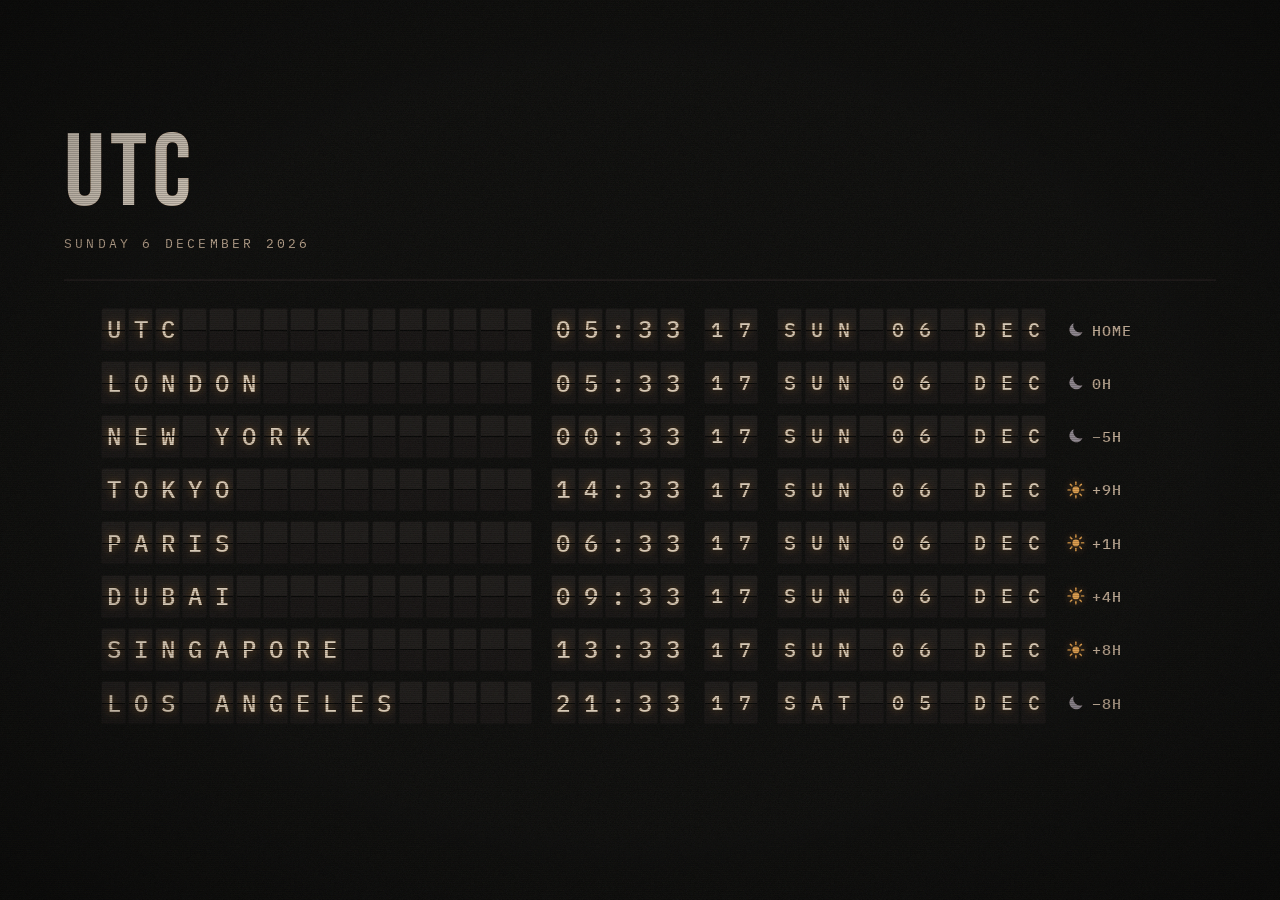
==== commit 2ad0f6af: "Clock: Settings rename, shortcuts, first-visit hint, single-flap preview - Preferences is now Settin" ====
--- a/app/src/main/assets/index.html
+++ b/app/src/main/assets/index.html
@@ -67,9 +67,11 @@
   --seam:        #050505;
   --rule:        #1a1a1c;
   --rule-strong: #34353a;
-  --text:        #e2dfd6;
-  --text-dim:    #8a877f;   /* was #4a4a48: labels were hard to read */
-  --text-mid:    #b4b1a8;
+  /* Two readable text levels: --text for main text, --text-mid for
+     everything secondary. --text-dim is only for placeholders and marks. */
+  --text:        #ebe8df;
+  --text-mid:    #c4c1b8;
+  --text-dim:    #9e9b92;
   --flap-ink:    #ece6d6;   /* characters on the flaps (user can change) */
   --flap-glow:   rgba(255, 176, 80, 0.42);   /* backlit glow behind them */
   --accent:      #b8a068;
@@ -216,8 +218,8 @@
   gap: 8px;
 }
 .sound-label {
-  font-size: 9px;
-  letter-spacing: 0.4em;
+  font-size: 11px;
+  letter-spacing: 0.24em;
   color: var(--danger-hover);
   text-transform: uppercase;
   white-space: nowrap;
@@ -273,7 +275,7 @@
   font-size: 10px;
   letter-spacing: 0.5em;
   text-transform: uppercase;
-  color: var(--text-dim);
+  color: var(--text-mid);
 }
 .local-city {
   font-family: var(--font-display);
@@ -368,7 +370,7 @@
 .row-info__icon { display: flex; width: calc(var(--tile-h, 48px) * 0.46); height: calc(var(--tile-h, 48px) * 0.46); color: #8f9bb8; }
 .row-info.is-day .row-info__icon { color: #f2b45a; filter: drop-shadow(0 0 calc(var(--tile-h, 48px) * 0.1) rgba(242, 180, 90, .45)); }
 .row-info__icon svg { width: 100%; height: 100%; }
-.home-row .row-info__offset { color: var(--text-dim); }
+.home-row .row-info__offset { color: var(--text-mid); }
 
 /* Row delete button */
 .row-delete {
@@ -575,7 +577,7 @@
 .picker-tz-name {
   font-size: 11px;
   letter-spacing: 0.16em;
-  color: var(--text-dim);
+  color: var(--text-mid);
   text-transform: uppercase;
 }
 .picker-item-time {
@@ -599,7 +601,7 @@
 .picker-item:hover .picker-add-icon { color: var(--text); border-color: var(--text-dim); }
 .picker-item.selected .picker-add-icon { color: #fff; background: var(--danger); border-color: var(--danger); }
 .picker-item.selected:not(.is-home):hover .picker-add-icon { background: transparent; color: var(--danger-hover); border-color: var(--danger-hover); }
-.picker-item.is-home .picker-add-icon { background: transparent; border-color: var(--rule-strong); color: var(--text-dim); font-size: 10px; letter-spacing: .1em; width: auto; padding: 0 10px; border-radius: 999px; }
+.picker-item.is-home .picker-add-icon { background: transparent; border-color: var(--rule-strong); color: var(--text-mid); font-size: 10px; letter-spacing: .1em; width: auto; padding: 0 10px; border-radius: 999px; }
 .picker-item.is-full .picker-add-icon { opacity: 0.4; }
 
 .picker-footer {
@@ -612,7 +614,7 @@
 .picker-count {
   font-size: 11px;
   letter-spacing: 0.16em;
-  color: var(--text-dim);
+  color: var(--text-mid);
   text-transform: uppercase;
 }
 .picker-count[hidden] { display: block; visibility: hidden; }
@@ -638,7 +640,7 @@
   padding: 30px 32px;
   font-size: 11px;
   letter-spacing: 0.25em;
-  color: var(--text-dim);
+  color: var(--text-mid);
   text-transform: uppercase;
 }
 
@@ -655,7 +657,7 @@
   background: none;
   border: none;
   border-bottom: 2px solid transparent;
-  color: var(--text-dim);
+  color: var(--text-mid);
   font-family: var(--font-mono);
   font-size: 12px;
   font-weight: 500;
@@ -698,7 +700,7 @@
   text-transform: uppercase;
   color: var(--text);
 }
-.pref-hint { margin: 0; font-size: 12px; letter-spacing: 0.02em; color: var(--text-dim); }
+.pref-hint { margin: 0; font-size: 12px; letter-spacing: 0.02em; color: var(--text-mid); }
 
 /* Colour swatches, with a custom picker as the last one */
 .swatches { display: flex; flex-wrap: wrap; gap: 10px; }
@@ -764,6 +766,36 @@
 }
 .pref-reset:hover { color: var(--text); border-color: var(--text-dim); }
 
+/* Shortcuts list */
+.keys { margin: 0; display: grid; }
+.keys div {
+  display: grid;
+  grid-template-columns: 150px 1fr;
+  gap: 14px;
+  align-items: baseline;
+  padding: 10px 0;
+  border-top: 1px solid #1c1d20;
+  font-size: 13px;
+  color: var(--text-mid);
+}
+.keys div:first-child { border-top: 0; padding-top: 2px; }
+.keys dt { color: var(--text); font-family: var(--font-mono); font-size: 12px; letter-spacing: 0.06em; text-transform: uppercase; }
+.keys dd { margin: 0; }
+kbd {
+  display: inline-block;
+  min-width: 1.9em;
+  padding: 2px 7px;
+  border: 1px solid var(--rule-strong);
+  border-bottom-width: 2px;
+  border-radius: 6px;
+  background: #18191b;
+  color: var(--text);
+  font-family: var(--font-mono);
+  font-size: 11px;
+  text-align: center;
+  text-transform: none;
+}
+
 /* Sound profiles */
 .sound-kits { display: flex; flex-direction: column; gap: 8px; }
 .kit-card {
@@ -795,7 +827,7 @@
   text-transform: uppercase;
   color: var(--text);
 }
-.kit-desc { font-size: 12px; color: var(--text-dim); }
+.kit-desc { font-size: 12px; color: var(--text-mid); }
 .kit-preview {
   margin-left: auto;
   flex-shrink: 0;
@@ -955,13 +987,44 @@
   .ctrl-btn { min-width: 40px; min-height: 40px; }
 }
 
-/* Credit line in Preferences */
+/* First-visit hint */
+.first-hint {
+  position: fixed;
+  left: 50%; bottom: 32px;
+  z-index: 50;
+  display: flex;
+  align-items: center;
+  flex-wrap: wrap;
+  justify-content: center;
+  gap: 10px 16px;
+  max-width: calc(100vw - 32px);
+  padding: 12px 22px;
+  border: 1px solid var(--rule-strong);
+  border-radius: 999px;
+  background: rgba(14, 15, 16, 0.92);
+  box-shadow: 0 12px 40px rgba(0,0,0,0.5);
+  color: var(--text-mid);
+  font-family: var(--font-mono);
+  font-size: 12px;
+  letter-spacing: 0.04em;
+  white-space: nowrap;
+  opacity: 0;
+  transform: translate(-50%, 8px);
+  transition: opacity 0.6s ease, transform 0.6s ease;
+  pointer-events: none;
+}
+.first-hint.visible { opacity: 1; transform: translate(-50%, 0); }
+.first-hint b { color: var(--text); font-weight: 500; }
+.first-hint__sep { width: 1px; height: 14px; background: var(--rule-strong); }
+@media (max-width: 700px) { .first-hint { border-radius: 16px; } .first-hint__sep { display: none; } }
+
+/* Credit line in Settings */
 .picker-credit {
   margin-top: 4px;
-  font-size: 10px;
-  letter-spacing: 0.18em;
+  font-size: 11px;
+  letter-spacing: 0.14em;
   text-transform: uppercase;
-  color: var(--text-dim);
+  color: var(--text-mid);
 }
 .picker-credit a { color: var(--text); text-decoration: none; }
 .picker-credit a:hover { color: var(--text); }
@@ -987,7 +1050,7 @@
 
   <!-- Bottom controls bar: settings + sound -->
   <div class="controls-bar" id="controlsBar">
-    <button class="ctrl-btn" id="settingsBtn" title="Configure cities" aria-label="Configure cities">
+    <button class="ctrl-btn" id="settingsBtn" title="Settings" aria-label="Settings">
       <svg viewBox="0 0 24 24" width="16" height="16" fill="currentColor">
         <path d="M12 15.5A3.5 3.5 0 0 1 8.5 12 3.5 3.5 0 0 1 12 8.5a3.5 3.5 0 0 1 3.5 3.5 3.5 3.5 0 0 1-3.5 3.5m7.43-2.92c.04-.3.07-.62.07-.98 0-.36-.03-.66-.07-.98l2.11-1.65c.19-.15.24-.42.12-.64l-2-3.46c-.12-.22-.39-.3-.61-.22l-2.49 1c-.52-.4-1.08-.73-1.69-.98l-.38-2.65C14.46 2.18 14.25 2 14 2h-4c-.25 0-.46.18-.49.42l-.38 2.65c-.61.25-1.17.59-1.69.98l-2.49-1c-.23-.09-.49 0-.61.22l-2 3.46c-.13.22-.07.49.12.64l2.11 1.65c-.04.32-.07.65-.07.98 0 .33.03.66.07.98l-2.11 1.65c-.19.15-.24.42-.12.64l2 3.46c.12.22.39.3.61.22l2.49-1c.52.4 1.08.73 1.69.98l.38 2.65c.03.24.24.42.49.42h4c.25 0 .46-.18.49-.42l.38-2.65c.61-.25 1.17-.58 1.69-.98l2.49 1c.23.09.49 0 .61-.22l2-3.46c.12-.22.07-.49-.12-.64l-2.11-1.65z"/>
       </svg>
@@ -1014,20 +1077,29 @@
   </div>
 </div>
 
+<!-- First-visit hint: shown once, then never again -->
+<div class="first-hint" id="firstHint" role="status" aria-live="polite" hidden>
+  <span>Move the mouse or tap for <b>controls</b></span>
+  <span class="first-hint__sep" aria-hidden="true"></span>
+  <span><kbd>F</kbd> flips the board</span>
+  <span class="first-hint__sep" aria-hidden="true"></span>
+  <span><kbd>Shift</kbd> + <kbd>F</kbd> full screen</span>
+</div>
+
 <!-- ── CRT & FILM GRAIN OVERLAYS ── -->
 <div id="circadian-tint"   aria-hidden="true"></div>
 <div class="crt-scanlines" aria-hidden="true"></div>
 <div class="crt-grain"     aria-hidden="true"></div>
 <div class="crt-vignette"  aria-hidden="true"></div>
 
-<!-- City Picker + Theme Overlay -->
+<!-- Settings -->
 <div class="overlay" id="overlay">
-  <div class="picker" id="picker">
+  <div class="picker" id="picker" role="dialog" aria-modal="true" aria-labelledby="pickerTitle">
 
     <!-- Header: title + close -->
     <div class="picker-header">
       <div>
-        <div class="picker-title" id="pickerTitle">PREFERENCES</div>
+        <div class="picker-title" id="pickerTitle">SETTINGS</div>
         <div class="picker-credit">v1.0.0 · Created by <a href="https://shazmoghaddam.github.io" target="_blank" rel="noopener">Shaz Moghaddam</a>, London</div>
       </div>
       <button class="picker-close" id="pickerClose" title="Close" aria-label="Close">
@@ -1040,6 +1112,7 @@
       <button class="picker-tab active" id="tabCities"  data-tab="cities"  role="tab">Cities</button>
       <button class="picker-tab"        id="tabColours" data-tab="colours" role="tab">Colours</button>
       <button class="picker-tab"        id="tabSound"   data-tab="sound"   role="tab">Sound</button>
+      <button class="picker-tab"        id="tabKeys"    data-tab="keys"    role="tab">Shortcuts</button>
     </div>
 
     <!-- Panel: Cities -->
@@ -1063,7 +1136,7 @@
         <section class="pref-section">
           <div class="pref-head">
             <h3 class="pref-label">Accent</h3>
-            <p class="pref-hint">Buttons, highlights and this panel</p>
+            <p class="pref-hint">Buttons, highlights and these settings</p>
           </div>
           <div class="swatches" id="accentSwatches"></div>
         </section>
@@ -1084,9 +1157,35 @@
         <section class="pref-section">
           <div class="pref-head">
             <h3 class="pref-label">Flap sound</h3>
-            <p class="pref-hint">Press play to hear one. Previews play even when the clock is muted.</p>
+            <p class="pref-hint">Press play to hear a single flap. Previews play even when the clock is muted.</p>
           </div>
           <div class="sound-kits" id="soundKits" role="radiogroup" aria-label="Flap sound"></div>
+        </section>
+      </div>
+    </div>
+
+    <!-- Panel: Shortcuts -->
+    <div class="picker-panel" id="panelKeys">
+      <div class="pref-panel">
+        <section class="pref-section">
+          <div class="pref-head">
+            <h3 class="pref-label">Keyboard</h3>
+          </div>
+          <dl class="keys">
+            <div><dt><kbd>F</kbd></dt><dd>Flip the whole board</dd></div>
+            <div><dt><kbd>Shift</kbd> + <kbd>F</kbd></dt><dd>Full screen on or off</dd></div>
+            <div><dt><kbd>Esc</kbd></dt><dd>Close settings</dd></div>
+          </dl>
+        </section>
+        <section class="pref-section">
+          <div class="pref-head">
+            <h3 class="pref-label">Mouse and touch</h3>
+          </div>
+          <dl class="keys">
+            <div><dt>Move or tap</dt><dd>Show the controls; they hide again after a few seconds</dd></div>
+            <div><dt>Row handle <span aria-hidden="true">⠿</span></dt><dd>Drag a city up or down</dd></div>
+            <div><dt>Round cross</dt><dd>Take a city off the board</dd></div>
+          </dl>
         </section>
       </div>
     </div>
@@ -2008,7 +2107,7 @@
 const reverbCache = {};
 
 const playClick = (variant = 0, context = 'realtime', kitId = activeKitId, preview = false) => {
-  // Mute silences the board; a preview in Preferences always plays
+  // Mute silences the board; a preview in Settings always plays
   if (soundMuted && !preview) return;
   // Browsers only allow audio after a tap, click or key press
   if (navigator.userActivation && !navigator.userActivation.hasBeenActive) return;
@@ -2168,12 +2267,11 @@
 const PLAY_ICON = '<svg viewBox="0 0 10 12" aria-hidden="true"><path d="M0 0l10 6-10 6z" fill="currentColor"/></svg>';
 
 const previewKit = (kitId, btn) => {
-  // A short run of flaps, like a word settling on the board
-  const delays = [0, 70, 140, 230, 300, 420];
-  delays.forEach((d, i) => setTimeout(() => playClick(i, 'realtime', kitId, true), d));
+  // One clean flap, so you hear exactly what that sound is like
+  playClick(0, 'realtime', kitId, true);
   if (btn) {
     btn.classList.add('playing');
-    setTimeout(() => btn.classList.remove('playing'), 520);
+    setTimeout(() => btn.classList.remove('playing'), 350);
   }
 };
 
@@ -2306,7 +2404,7 @@
 
    Two colours the viewer can pick, plus the backlit glow:
      ink    : the characters on the flaps (--flap-ink)
-     accent : controls, highlights and Preferences
+     accent : controls, highlights and Settings
               (--danger for borders, --danger-hover for text)
    Each has preset swatches and a custom colour picker.
    Saved as one object; older saves of the accent theme
@@ -2356,7 +2454,7 @@
   const [r, g, b] = colours.ink === DEFAULT_COLOURS.ink ? [255, 176, 80] : hexToRgb(colours.ink);
   root.style.setProperty('--flap-glow', `rgba(${r},${g},${b},0.42)`);
   root.style.setProperty('--danger-hover', colours.accent);
-  root.style.setProperty('--danger', shade(colours.accent, 0.62));
+  root.style.setProperty('--danger', shade(colours.accent, 0.78));
   document.body.classList.toggle('no-glow', !colours.glow);
 };
 
@@ -2863,6 +2961,32 @@
   }
 });
 
+/* ── First-visit hint: shows once, about 10 seconds, or until you interact ── */
+const HINT_KEY = 'terminaltime_hint_seen_v1';
+const showFirstHint = () => {
+  let seen = false;
+  try { seen = localStorage.getItem(HINT_KEY) === '1'; } catch (e) { seen = true; }
+  if (seen) return;
+  try { localStorage.setItem(HINT_KEY, '1'); } catch (e) {}
+  const hint = document.getElementById('firstHint');
+  hint.hidden = false;
+  let gone = false;
+  const hide = () => {
+    if (gone) return;
+    gone = true;
+    hint.classList.remove('visible');
+    setTimeout(() => { hint.hidden = true; }, 700);
+  };
+  setTimeout(() => {
+    requestAnimationFrame(() => hint.classList.add('visible'));
+    setTimeout(hide, 10000);
+    // Any key, click or tap dismisses it (after a moment, so it can be read)
+    setTimeout(() => {
+      ['keydown', 'pointerdown'].forEach(t => document.addEventListener(t, hide, { once: true }));
+    }, 1200);
+  }, 2600);   // after the intro fade
+};
+
 document.addEventListener('mousemove', showCursor);
 document.addEventListener('pointerdown', showCursor);
 
@@ -2925,14 +3049,14 @@
 ───────────────────────────────────────────────────── */
 const CIRCADIAN_KEYFRAMES = [
   // { h: fractional hour, tint:[r,g,b], opacity, brightness }
-  { h:  0, tint: [255, 120,  30], opacity: 0.26, brightness: 0.68 }, // deep night
-  { h:  5, tint: [255, 140,  50], opacity: 0.18, brightness: 0.74 }, // pre-dawn
-  { h:  7, tint: [255, 190, 100], opacity: 0.07, brightness: 0.88 }, // dawn
+  { h:  0, tint: [255, 120,  30], opacity: 0.26, brightness: 0.84 }, // deep night
+  { h:  5, tint: [255, 140,  50], opacity: 0.18, brightness: 0.88 }, // pre-dawn
+  { h:  7, tint: [255, 190, 100], opacity: 0.07, brightness: 0.94 }, // dawn
   { h: 10, tint: [210, 225, 255], opacity: 0.02, brightness: 0.97 }, // morning
   { h: 14, tint: [200, 220, 255], opacity: 0.00, brightness: 1.00 }, // midday (neutral)
   { h: 18, tint: [255, 180,  60], opacity: 0.06, brightness: 0.92 }, // dusk
-  { h: 21, tint: [255, 140,  35], opacity: 0.18, brightness: 0.78 }, // evening
-  { h: 24, tint: [255, 120,  30], opacity: 0.26, brightness: 0.68 }, // midnight (= 0)
+  { h: 21, tint: [255, 140,  35], opacity: 0.18, brightness: 0.9 },  // evening
+  { h: 24, tint: [255, 120,  30], opacity: 0.26, brightness: 0.84 }, // midnight (= 0)
 ];
 
 const ctLerp  = (a, b, t) => a + (b - a) * t;
@@ -3014,6 +3138,7 @@
   startUpdating();
   scheduleIdleFlips();
   requestWakeLock();
+  showFirstHint();
 };
 
 window.addEventListener('DOMContentLoaded', init);
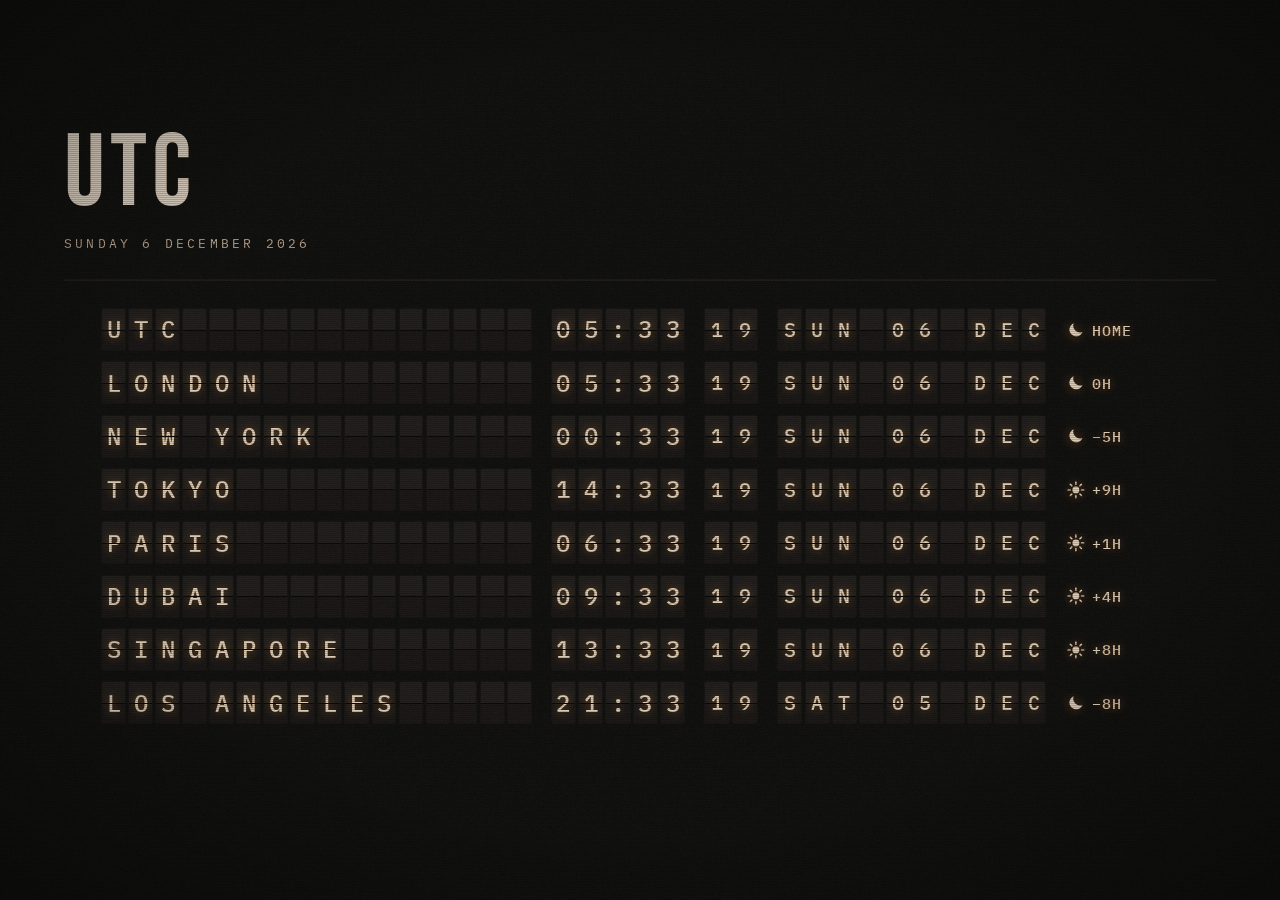
==== commit ae35ffae: "Clock: real two-half flaps and a smooth wave for F - Every character change is a two-half flap: the " ====
--- a/app/src/main/assets/index.html
+++ b/app/src/main/assets/index.html
@@ -354,23 +354,25 @@
 .cell-day .tile-char  { font-size: calc(var(--tile-h, 48px) * 0.46); }
 .cell-sec .tile-char  { font-size: calc(var(--tile-h, 48px) * 0.46); }
 
-/* Day/night icon and time difference from home */
+/* Day/night icon and time difference from home.
+   Both use the character colour, glow included, so they match the board. */
 .row-info {
   display: flex;
   align-items: center;
   justify-content: flex-start;
   gap: calc(var(--tile-h, 48px) * 0.16);
-  color: var(--text-mid);
+  color: var(--flap-ink);
+  text-shadow: 0 0 calc(var(--tile-h, 48px) * 0.22) var(--flap-glow);
   font-family: var(--font-mono);
   font-weight: 500;
   font-size: calc(var(--tile-h, 48px) * 0.36);
   letter-spacing: 0.06em;
   white-space: nowrap;
 }
-.row-info__icon { display: flex; width: calc(var(--tile-h, 48px) * 0.46); height: calc(var(--tile-h, 48px) * 0.46); color: #8f9bb8; }
-.row-info.is-day .row-info__icon { color: #f2b45a; filter: drop-shadow(0 0 calc(var(--tile-h, 48px) * 0.1) rgba(242, 180, 90, .45)); }
+.row-info__icon { display: flex; width: calc(var(--tile-h, 48px) * 0.46); height: calc(var(--tile-h, 48px) * 0.46); filter: drop-shadow(0 0 calc(var(--tile-h, 48px) * 0.12) var(--flap-glow)); }
 .row-info__icon svg { width: 100%; height: 100%; }
-.home-row .row-info__offset { color: var(--text-mid); }
+body.no-glow .row-info { text-shadow: none; }
+body.no-glow .row-info__icon { filter: none; }
 
 /* Row delete button */
 .row-delete {
@@ -440,34 +442,43 @@
   padding: 0 clamp(10px, 1.5vw, 24px);
 }
 
-@keyframes flip {
-  0%   { transform: rotateX(90deg); opacity: 0; }
-  100% { transform: rotateX(0deg); opacity: 1; }
-}
-.anim-flip { animation: flip 0.6s cubic-bezier(0.4, 0, 0.2, 1) forwards; }
-
-/* Idle random flip — city tiles cycling through ghost characters */
-@keyframes idleFlip {
-  0%   { transform: rotateX(0deg);  opacity: 1; }
-  20%  { transform: rotateX(90deg); opacity: 0; }
-  50%  { transform: rotateX(90deg); opacity: 0; }
-  70%  { transform: rotateX(0deg);  opacity: 1; }
-  100% { transform: rotateX(0deg);  opacity: 1; }
-}
-.anim-idle { animation: idleFlip 0.55s cubic-bezier(0.4, 0, 0.2, 1) forwards; }
-
-/* ── FULL FLIP CASCADE ── */
-@keyframes fullFlipSpin {
-  0%   { transform: rotateX(0deg);   opacity: 1; }
-  18%  { transform: rotateX(90deg);  opacity: 0; }
-  38%  { transform: rotateX(90deg);  opacity: 0; }
-  52%  { transform: rotateX(-12deg); opacity: 1; }
-  68%  { transform: rotateX(6deg);   opacity: 1; }
-  82%  { transform: rotateX(-3deg);  opacity: 1; }
-  100% { transform: rotateX(0deg);   opacity: 1; }
-}
-.anim-full-flip {
-  animation: fullFlipSpin 1.44s cubic-bezier(0.22, 0.8, 0.4, 1) forwards;
+/* ── SPLIT FLAP ──
+   A change is two hinged halves, like a real board:
+   the top half of the old character falls forward and away,
+   then the bottom half of the new one drops into place.
+   flapTo() in the script builds these for a moment, then
+   removes them. --flap-half is the time for each half. */
+.tile { perspective: calc(var(--tile-h, 48px) * 5); }
+.flap {
+  position: absolute;
+  left: 0; right: 0;
+  height: 50%;
+  overflow: hidden;
+  z-index: 4;
+  backface-visibility: hidden;
+  will-change: transform;
+}
+.flap--top    { top: 0;    background: var(--tile-top); transform-origin: 50% 100%; animation: flapFall var(--flap-half, 90ms) ease-in forwards; }
+.flap--bottom { bottom: 0; background: var(--tile-bot); transform-origin: 50% 0;    transform: rotateX(90deg); animation: flapLand var(--flap-half, 90ms) ease-out var(--flap-half, 90ms) forwards; }
+.flap--static { bottom: 0; background: var(--tile-bot); z-index: 3; }
+.flap .tile-char {
+  position: absolute;
+  left: 0; right: 0;
+  height: 200%;
+  display: flex;
+  align-items: center;
+  justify-content: center;
+}
+.flap--top .tile-char { top: 0; }
+.flap--bottom .tile-char, .flap--static .tile-char { top: -100%; }
+@keyframes flapFall {
+  from { transform: rotateX(0deg);   filter: brightness(1); }
+  to   { transform: rotateX(-90deg); filter: brightness(0.55); }
+}
+@keyframes flapLand {
+  0%   { transform: rotateX(90deg); filter: brightness(1.35); }
+  80%  { transform: rotateX(-6deg); filter: brightness(1); }
+  100% { transform: rotateX(0deg);  filter: brightness(1); }
 }
 
 /* ─────────────────────────────────────────────────────
@@ -1661,6 +1672,41 @@
   return container;
 };
 
+/* ─────────────────────────────────────────────────────
+   FLAP ANIMATION
+   flapTo(tile, char, half) turns one tile to a new character
+   with a two-half flap. A flap already running on the tile
+   is finished off first, so rapid changes never stack.
+───────────────────────────────────────────────────── */
+const REDUCED_MOTION = window.matchMedia('(prefers-reduced-motion: reduce)').matches;
+const FLAP_HALF = 90;   // ms per half for everyday changes
+
+const flapTo = (tile, char, half = FLAP_HALF) => {
+  const span = tile.querySelector('.tile-char');
+  const next = char === ' ' ? '\u00A0' : char;
+  const prev = span.textContent;
+  if (tile._flapTimer) { clearTimeout(tile._flapTimer); tile.querySelectorAll('.flap').forEach(f => f.remove()); }
+  span.textContent = next;
+  if (REDUCED_MOTION || prev === next) return;
+
+  const make = (cls, text) => {
+    const el = document.createElement('div');
+    el.className = `flap ${cls}`;
+    el.innerHTML = '<span class="tile-char"></span>';
+    el.firstChild.textContent = text;
+    tile.appendChild(el);
+    return el;
+  };
+  tile.style.setProperty('--flap-half', `${half}ms`);
+  make('flap--static', prev);   // old bottom half stays until the new one lands
+  make('flap--top', prev);      // old top half falls away, revealing the new top
+  make('flap--bottom', next);   // new bottom half drops into place
+  tile._flapTimer = setTimeout(() => {
+    tile.querySelectorAll('.flap').forEach(f => f.remove());
+    tile._flapTimer = null;
+  }, half * 2 + 30);
+};
+
 const updateTiles = (tiles, text) => {
   const chars = [...text];
   tiles.forEach((tile, i) => {
@@ -1668,10 +1714,7 @@
     const char = chars[i] === ' ' ? '\u00A0' : (chars[i] || '\u00A0');
     const span = tile.querySelector('.tile-char');
     if (span.textContent !== char) {
-      span.textContent = char;
-      tile.classList.remove('anim-flip');
-      void tile.offsetWidth;
-      tile.classList.add('anim-flip');
+      flapTo(tile, char);
       playClick(i, 'realtime'); // sound on every changed tile
     }
   });
@@ -2330,10 +2373,7 @@
   tile.dataset.idleLock = '1';
 
   const fireFlip = (char) => {
-    span.textContent = char;
-    tile.classList.remove('anim-idle', 'anim-flip');
-    void tile.offsetWidth;
-    tile.classList.add('anim-flip');
+    flapTo(tile, char, 110);
     playClick(Math.floor(Math.random() * 4), 'idle');
   };
 
@@ -2594,198 +2634,59 @@
 /* ─────────────────────────────────────────────────────
    FULL FLIP CASCADE  (keyboard shortcut: F)
 
-   Cascade order: left → right within each row, rows fire
-   top → bottom with a small stagger between them.
-   Each tile:
-     1. Swaps to a random ghost char
-     2. Plays the flip animation
-     3. After 280ms swaps to another ghost (double-tumble)
-     4. After 560ms settles on the real current char
-
-   Sound fires in three timed bursts to mimic a physical
-   board running through a full rotation cycle.
-
-   fullFlipActive guard prevents re-triggering mid-cascade.
+   One calm wave sweeps the board from left to right, rows
+   following a beat behind the one above. Each tile runs
+   through the few characters just before its own on its
+   drum (so "N" arrives via K, L, M and "7" via 4, 5, 6) and
+   settles, the way a real departure board updates. Blank
+   flaps and the colon stay still. The sound follows the wave.
+
+   fullFlipActive guards against a second press mid-wave.
 ───────────────────────────────────────────────────── */
 let fullFlipActive = false;
+const DRUM_LETTERS = 'ABCDEFGHIJKLMNOPQRSTUVWXYZ';
+const DRUM_DIGITS  = '0123456789';
+const CASCADE_STEP = 105;   // ms between characters on one tile
+const COL_DELAY    = 32;    // ms between neighbouring columns
+const ROW_DELAY    = 70;    // ms between rows
 
 const triggerFullFlip = () => {
   if (fullFlipActive || rowStates.length === 0) return;
   if (overlay.classList.contains('open')) return;
   fullFlipActive = true;
 
-  /* ── Snapshot every tile + its current char ── */
-  const allTiles = [];
-  rowStates.forEach((state) => {
-    const readChars = (tiles) =>
-      [...tiles].map(t => t.querySelector('.tile-char').textContent);
-
-    const addGroup = (tiles, chars) => {
-      [...tiles].forEach((tile, i) => {
-        allTiles.push({ tile, finalChar: chars[i] ?? '\u00A0' });
-      });
-    };
-
-    addGroup(state.cityTiles, readChars(state.cityTiles));
-    addGroup(state.timeTiles, readChars(state.timeTiles));
-    addGroup(state.secTiles,  readChars(state.secTiles));
-    addGroup(state.dateTiles, readChars(state.dateTiles));
-  });
-
-  const n = allTiles.length;
-  const rand = () => Math.random();
-  const randInt = (a, b) => Math.floor(rand() * (b - a + 1)) + a;
-  const randFrom = arr => arr[randInt(0, arr.length - 1)];
-  const rGhost = () => ALPHABET[randInt(0, ALPHABET.length - 1)];
-
-  /* ── Pick a random wave pattern on each press ── */
-  const PATTERNS = [
-    'scatter',      // every tile fires at a fully random time
-    'left-right',   // column index drives delay (classic sweep)
-    'right-left',   // reverse sweep
-    'top-bottom',   // row index drives delay
-    'bottom-top',   // reverse row
-    'center-out',   // tiles closer to centre fire first
-    'outside-in',   // tiles at edges fire first
-    'diagonal',     // row + col combined
-    'anti-diagonal',// row - col
-    'random-rows',  // rows fire in a random order, tiles in each row scatter
-    'burst',        // one random tile is the epicentre; others radiate outward
-  ];
-  const pattern = randFrom(PATTERNS);
-
-  /* Build a position map: tile index → { row, col } */
-  let posMap = [];
-  let idx = 0;
-  rowStates.forEach((state, rowIdx) => {
-    const groups = [state.cityTiles, state.timeTiles, state.secTiles, state.dateTiles];
-    let colCursor = 0;
-    groups.forEach(tiles => {
-      [...tiles].forEach((_, ci) => {
-        posMap[idx++] = { row: rowIdx, col: colCursor + ci };
-      });
-      colCursor += tiles.length;
+  let lastEnd = 0;
+  rowStates.forEach((state, row) => {
+    const tiles = [...state.cityTiles, ...state.timeTiles, ...state.secTiles, ...state.dateTiles];
+    tiles.forEach((tile, col) => {
+      const target = tile.querySelector('.tile-char').textContent;
+      const drum = DRUM_DIGITS.includes(target) ? DRUM_DIGITS : DRUM_LETTERS.includes(target) ? DRUM_LETTERS : null;
+      if (!drum) return;                              // blanks and punctuation stay put
+      const at = drum.indexOf(target);
+      const steps = 3 + ((row + col) % 3);           // 3 to 5 characters, gently varied
+      const start = row * ROW_DELAY + col * COL_DELAY;
+      tile.dataset.idleLock = '1';                    // the live clock waits for the wave
+
+      for (let k = steps; k >= 0; k--) {
+        const ch = drum[(at - k + drum.length * 2) % drum.length];
+        const t = start + (steps - k) * CASCADE_STEP;
+        setTimeout(() => {
+          flapTo(tile, ch, Math.round(CASCADE_STEP * 0.45));
+          // Sound for every other step keeps it a patter, not a roar
+          if ((col + k) % 2 === 0) playClick(col % 4, 'cascade');
+          if (k === 0) delete tile.dataset.idleLock;
+        }, t);
+        lastEnd = Math.max(lastEnd, t);
+      }
     });
   });
 
-  const totalRows = rowStates.length;
-  const maxCols   = Math.max(...posMap.map(p => p.col)) || 1;
-
-  /* Compute a raw "order value" per tile based on the chosen pattern */
-  const rowOrder = Array.from({ length: totalRows }, (_, i) => i)
-    .sort(() => rand() - 0.5); // for random-rows pattern
-
-  const epicentre = randInt(0, n - 1); // for burst pattern
-
-  const orderOf = (i) => {
-    const { row, col } = posMap[i];
-    switch (pattern) {
-      case 'scatter':       return rand();
-      case 'left-right':    return col / maxCols + rand() * 0.15;
-      case 'right-left':    return 1 - col / maxCols + rand() * 0.15;
-      case 'top-bottom':    return row / totalRows + rand() * 0.15;
-      case 'bottom-top':    return 1 - row / totalRows + rand() * 0.15;
-      case 'center-out': {
-        const dc = Math.abs(col - maxCols / 2) / (maxCols / 2);
-        const dr = Math.abs(row - totalRows / 2) / (totalRows / 2);
-        return 1 - (dc + dr) / 2 + rand() * 0.12;
-      }
-      case 'outside-in': {
-        const dc = Math.abs(col - maxCols / 2) / (maxCols / 2);
-        const dr = Math.abs(row - totalRows / 2) / (totalRows / 2);
-        return (dc + dr) / 2 + rand() * 0.12;
-      }
-      case 'diagonal':      return (row / totalRows + col / maxCols) / 2 + rand() * 0.12;
-      case 'anti-diagonal': return (row / totalRows + 1 - col / maxCols) / 2 + rand() * 0.12;
-      case 'random-rows':   return rowOrder[row] / totalRows + rand() * 0.2;
-      case 'burst': {
-        const pr = posMap[epicentre];
-        const dist = Math.hypot(col - pr.col, (row - pr.row) * (maxCols / totalRows));
-        const maxDist = Math.hypot(maxCols, totalRows);
-        return dist / maxDist + rand() * 0.1;
-      }
-      default: return rand();
-    }
-  };
-
-  /* Map order values → actual ms delays */
-  const BASE_SPREAD = randInt(1200, 2200); // total spread of the cascade in ms
-  const orders = allTiles.map((_, i) => orderOf(i));
-  const minO = Math.min(...orders);
-  const maxO = Math.max(...orders);
-  const delays = orders.map(o =>
-    Math.round(((o - minO) / (maxO - minO || 1)) * BASE_SPREAD)
-  );
-
-  const maxDelay      = Math.max(...delays);
-  const totalDuration = maxDelay + 2800;
-
-  /* ── Fire each tile ── */
-  allTiles.forEach(({ tile, finalChar }, i) => {
-    const delay      = delays[i];
-    const ghostCount = randInt(1, 3);
-    const animSpeed  = (1.70 + rand() * 0.90).toFixed(3) + 's'; // 1.70–2.60s
-
-    setTimeout(() => {
-      const span = tile.querySelector('.tile-char');
-
-      const firePhase = (ghostChar, isLast) => {
-        span.textContent = ghostChar;
-        tile.classList.remove('anim-flip', 'anim-idle', 'anim-full-flip');
-        void tile.offsetWidth;
-        tile.classList.add('anim-full-flip');
-        tile.style.animationDuration = animSpeed;
-        playClick(randInt(0, 3), 'cascade');
-        if (isLast) {
-          setTimeout(() => {
-            tile.style.animationDuration = '';
-          }, parseFloat(animSpeed) * 1000 + 50);
-        }
-      };
-
-      // Phase 1 — first ghost
-      firePhase(rGhost(), ghostCount === 1);
-
-      // Additional ghost phases staggered at 640ms intervals
-      for (let g = 1; g < ghostCount; g++) {
-        const isLast = g === ghostCount - 1;
-        setTimeout(() => {
-          if (isLast) {
-            span.textContent = finalChar;
-          } else {
-            span.textContent = rGhost();
-          }
-          tile.classList.remove('anim-full-flip');
-          void tile.offsetWidth;
-          tile.classList.add('anim-full-flip');
-          tile.style.animationDuration = animSpeed;
-          playClick(randInt(0, 3), 'cascade');
-        }, g * 640);
-      }
-
-      // Always land on the real char at the end
-      const settlAt = ghostCount * 640;
-      setTimeout(() => {
-        span.textContent = finalChar;
-        tile.classList.remove('anim-full-flip');
-        void tile.offsetWidth;
-        tile.classList.add('anim-full-flip');
-        tile.style.animationDuration = animSpeed;
-        playClick(randInt(0, 3), 'cascade');
-        setTimeout(() => { tile.style.animationDuration = ''; }, parseFloat(animSpeed) * 1000 + 50);
-      }, settlAt);
-
-    }, delay);
-  });
-
-  /* ── Sound burst ── */
-  const burstCount = Math.min(n, 20);
-  for (let i = 0; i < burstCount; i++) {
-    setTimeout(() => playClick(i % 4, 'cascade'),
-      Math.round((i / burstCount) * totalDuration * 0.4 + rand() * 40));
-  }
-
-  setTimeout(() => { fullFlipActive = false; }, totalDuration + 150);
+  setTimeout(() => {
+    fullFlipActive = false;
+    // Catch up with anything (like the seconds) that changed during the wave
+    rowStates.forEach(s => { s.lastSec = ''; s.lastTime = ''; });
+    updateAllRows();
+  }, lastEnd + 250);
 };
 
 /* ─────────────────────────────────────────────────────
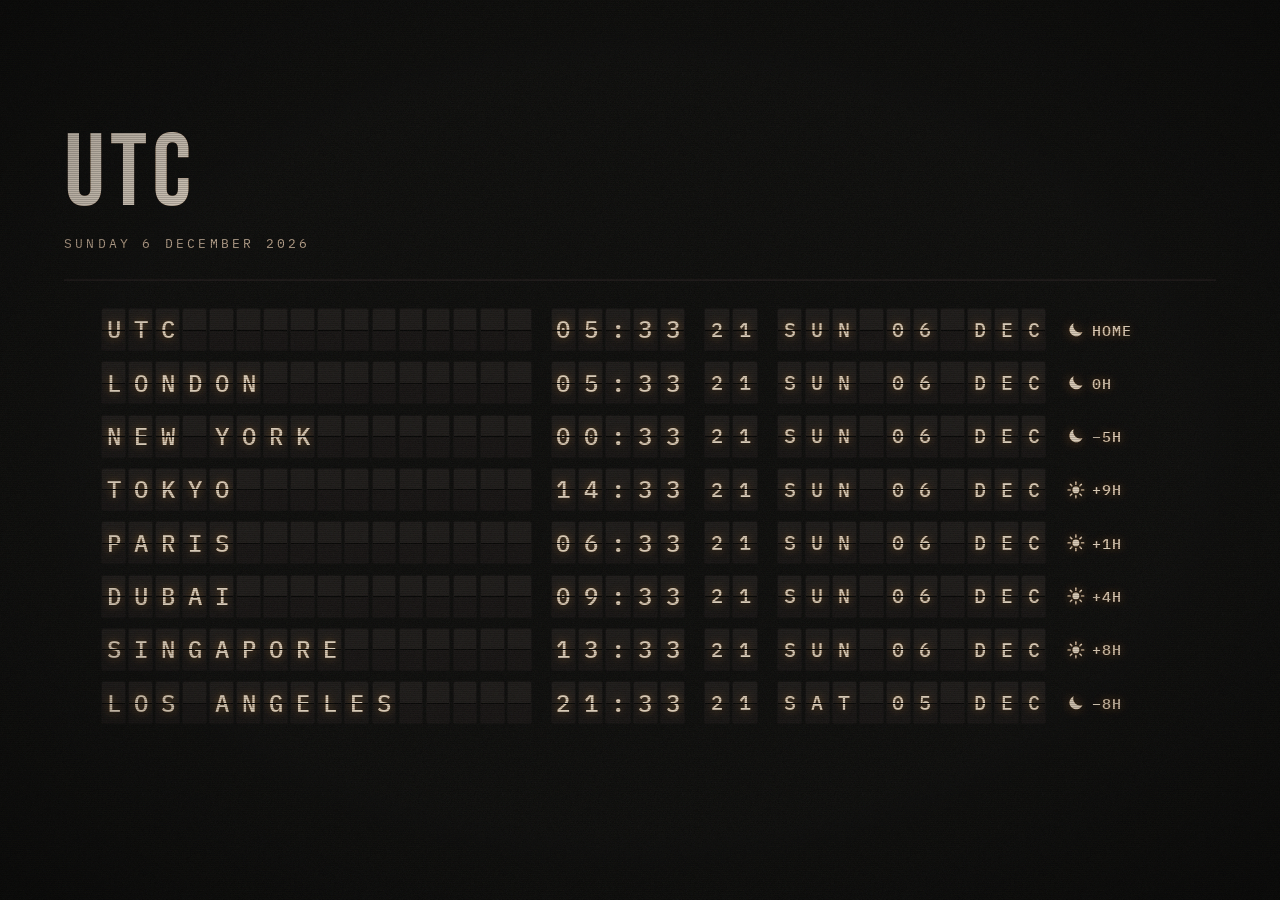
==== commit a020b546: "Docs and site for v1.0.0: README, site copy, screenshots, changelog - README covers real split flaps" ====
--- a/app/src/main/assets/index.html
+++ b/app/src/main/assets/index.html
@@ -2865,6 +2865,8 @@
 /* ── First-visit hint: shows once, about 10 seconds, or until you interact ── */
 const HINT_KEY = 'terminaltime_hint_seen_v1';
 const showFirstHint = () => {
+  // Not inside the site's live preview: save the hint for the real clock
+  if (window.self !== window.top) return;
   let seen = false;
   try { seen = localStorage.getItem(HINT_KEY) === '1'; } catch (e) { seen = true; }
   if (seen) return;
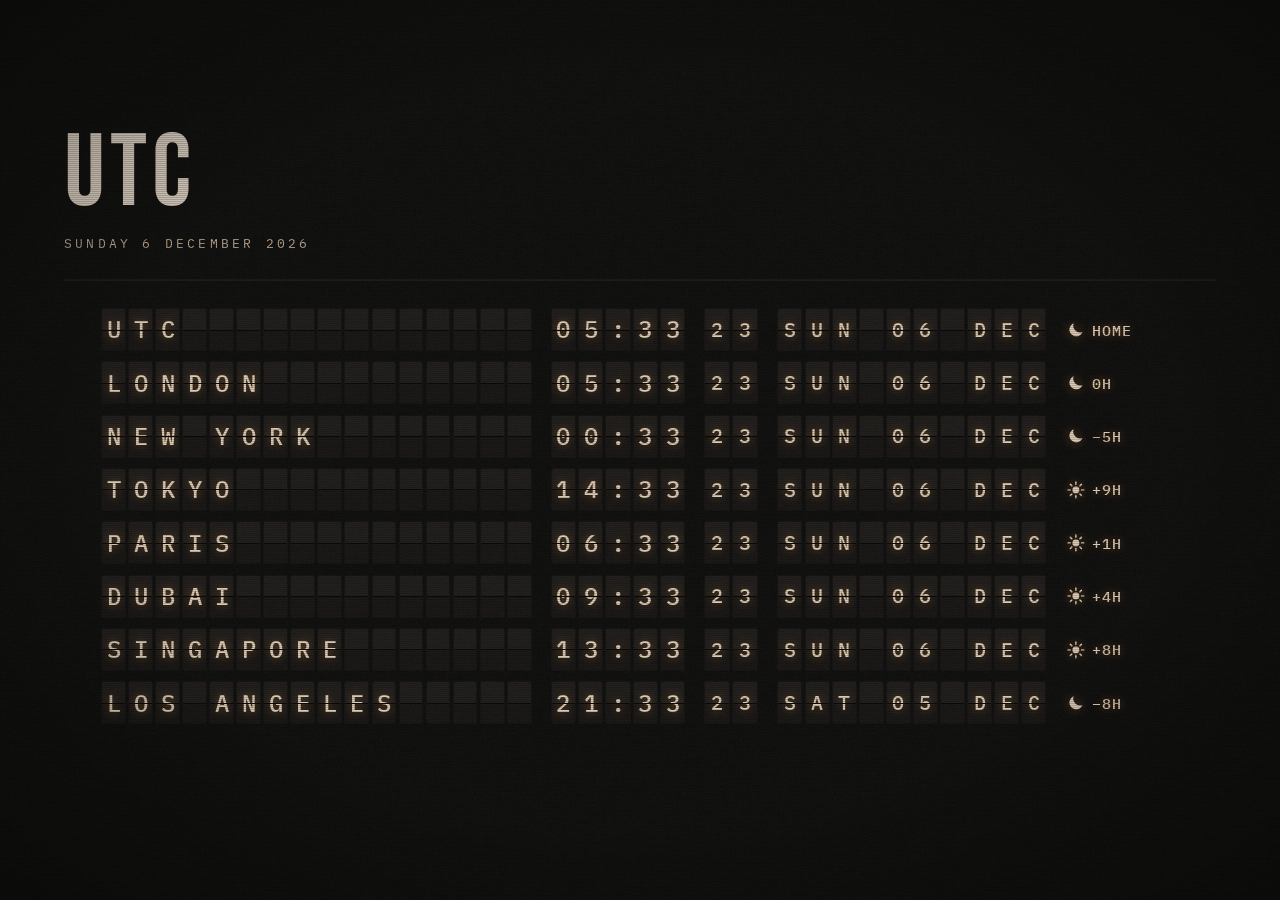
==== commit 32c0ec60: "Fix the clock layout on iPad and phones Safari on iPad and iPhone counts 100vh as the screen with it" ====
--- a/app/src/main/assets/index.html
+++ b/app/src/main/assets/index.html
@@ -2,7 +2,7 @@
 <html lang="en">
 <head>
 <meta charset="UTF-8">
-<meta name="viewport" content="width=device-width, initial-scale=1.0">
+<meta name="viewport" content="width=device-width, initial-scale=1.0, viewport-fit=cover">
 <meta name="theme-color" content="#080808">
 <meta name="description" content="Split-Flap World Clock: an atmospheric split-flap departure board for world time">
 <meta name="author" content="Shaz Moghaddam, London">
@@ -110,9 +110,12 @@
    STAGE & BOARD — true fullscreen
 ───────────────────────────────────────────────────── */
 .stage {
-  width: 100vw;
+  /* dvh is the height you can actually see. On iPhone and iPad, 100vh is
+     taller than that (it ignores Safari's toolbars), which pushed the bottom
+     of the board and the controls out of reach. vh stays as the fallback. */
+  width: 100%;
   height: 100vh;
-  min-height: 100vh;
+  height: 100dvh;
   padding: 0;
   animation: introFade 3s ease-out forwards;
   opacity: 0;
@@ -129,6 +132,11 @@
 .board {
   background: var(--board);
   padding: 5vh 5vw 10vh 5vw;
+  padding:
+    max(5dvh, env(safe-area-inset-top, 0px))
+    max(5vw, env(safe-area-inset-right, 0px))
+    max(10dvh, env(safe-area-inset-bottom, 0px))
+    max(5vw, env(safe-area-inset-left, 0px));
   border: none;
   flex: 1;
   display: flex;
@@ -140,8 +148,11 @@
    BOTTOM CONTROLS BAR (settings + sound)
 ───────────────────────────────────────────────────── */
 .controls-bar {
-  position: absolute;
-  bottom: 28px; right: 28px;
+  /* Fixed, so it stays on the visible screen and clear of the home bar */
+  position: fixed;
+  bottom: max(28px, calc(env(safe-area-inset-bottom, 0px) + 12px));
+  right: max(28px, calc(env(safe-area-inset-right, 0px) + 12px));
+  max-width: calc(100% - 32px);
   display: flex;
   align-items: center;
   gap: 10px;
@@ -974,10 +985,20 @@
 ───────────────────────────────────────────────────── */
 /* Phones in landscape: tighter margins so every row fits */
 @media (max-height: 520px) {
-  .board  { padding: 4vh 4vw 12vh 4vw; }
+  .board  {
+    padding: 4vh 4vw 12vh 4vw;
+    padding:
+      max(4dvh, env(safe-area-inset-top, 0px))
+      max(4vw, env(safe-area-inset-right, 0px))
+      max(12dvh, env(safe-area-inset-bottom, 0px))
+      max(4vw, env(safe-area-inset-left, 0px));
+  }
   .header { padding-bottom: 2vh; margin-bottom: 2.5vh; }
   .local-date { margin-top: 4px; }
-  .controls-bar { bottom: 12px; right: 16px; }
+  .controls-bar {
+    bottom: max(12px, calc(env(safe-area-inset-bottom, 0px) + 8px));
+    right: max(16px, calc(env(safe-area-inset-right, 0px) + 8px));
+  }
   .picker { height: 94vh; }
   .picker-header { padding: 10px 20px 8px; }
   .picker-title { font-size: 20px; }
@@ -991,6 +1012,44 @@
   .picker-tabs { padding: 0 20px; }
   .kit-card { padding: 8px 12px; }
   .swatch { width: 30px; height: 30px; }
+}
+
+/* Narrow screens: a slimmer bar, so it fits inside the screen */
+@media (max-width: 640px) {
+  .controls-bar { gap: 6px; }
+  .sound-label { display: none; }
+  .sound-vol { width: 64px; }
+}
+
+/* Phones held upright: 33 tiles per row can't be read at that width,
+   so the board waits behind a "turn your phone" card. Tablets and
+   anything wider than 700px are unaffected. */
+.rotate-hint { display: none; }
+@media (orientation: portrait) and (max-width: 700px) {
+  .rotate-hint {
+    position: fixed;
+    inset: 0;
+    z-index: 200;
+    display: flex;
+    flex-direction: column;
+    align-items: center;
+    justify-content: center;
+    gap: 20px;
+    padding: 32px max(32px, env(safe-area-inset-right, 0px)) 32px max(32px, env(safe-area-inset-left, 0px));
+    background: var(--bg);
+    color: var(--text-mid);
+    text-align: center;
+    cursor: default;
+  }
+  .stage, .first-hint { visibility: hidden; }
+}
+.rotate-hint__icon { width: 64px; height: 64px; color: var(--accent); animation: rotateNudge 2.4s ease-in-out infinite; }
+.rotate-hint__title { font-family: var(--font-display); font-size: 34px; letter-spacing: 0.06em; color: var(--text); }
+.rotate-hint__text { max-width: 28ch; font-size: 12px; line-height: 1.7; letter-spacing: 0.08em; text-transform: uppercase; }
+@keyframes rotateNudge {
+  0%, 30%   { transform: rotate(0deg); }
+  55%, 85%  { transform: rotate(-90deg); }
+  100%      { transform: rotate(0deg); }
 }
 
 /* Touch screens: bar buttons big enough to tap */
@@ -1043,6 +1102,7 @@
 @media (prefers-reduced-motion: reduce) {
   .stage { animation: none; opacity: 1; }
   .crt-grain::before { animation: none !important; }
+  .rotate-hint__icon { animation: none; }
 }
 </style>
 </head>
@@ -1086,6 +1146,16 @@
       <span class="sound-vol-val" id="volVal">5</span>
     </div>
   </div>
+</div>
+
+<!-- Phones held upright: ask for landscape (shown by CSS only) -->
+<div class="rotate-hint" role="status">
+  <svg class="rotate-hint__icon" viewBox="0 0 64 64" fill="none" stroke="currentColor" stroke-width="2.5" stroke-linecap="round" stroke-linejoin="round" aria-hidden="true">
+    <rect x="20" y="8" width="24" height="48" rx="4"/>
+    <path d="M29 50h6"/>
+  </svg>
+  <p class="rotate-hint__title">Turn your phone sideways</p>
+  <p class="rotate-hint__text">The board needs a wide screen. Rotate to landscape to see every city.</p>
 </div>
 
 <!-- First-visit hint: shown once, then never again -->
@@ -2867,6 +2937,8 @@
 const showFirstHint = () => {
   // Not inside the site's live preview: save the hint for the real clock
   if (window.self !== window.top) return;
+  // Not behind the "turn your phone" card either: keep it for landscape
+  if (window.matchMedia('(orientation: portrait) and (max-width: 700px)').matches) return;
   let seen = false;
   try { seen = localStorage.getItem(HINT_KEY) === '1'; } catch (e) { seen = true; }
   if (seen) return;
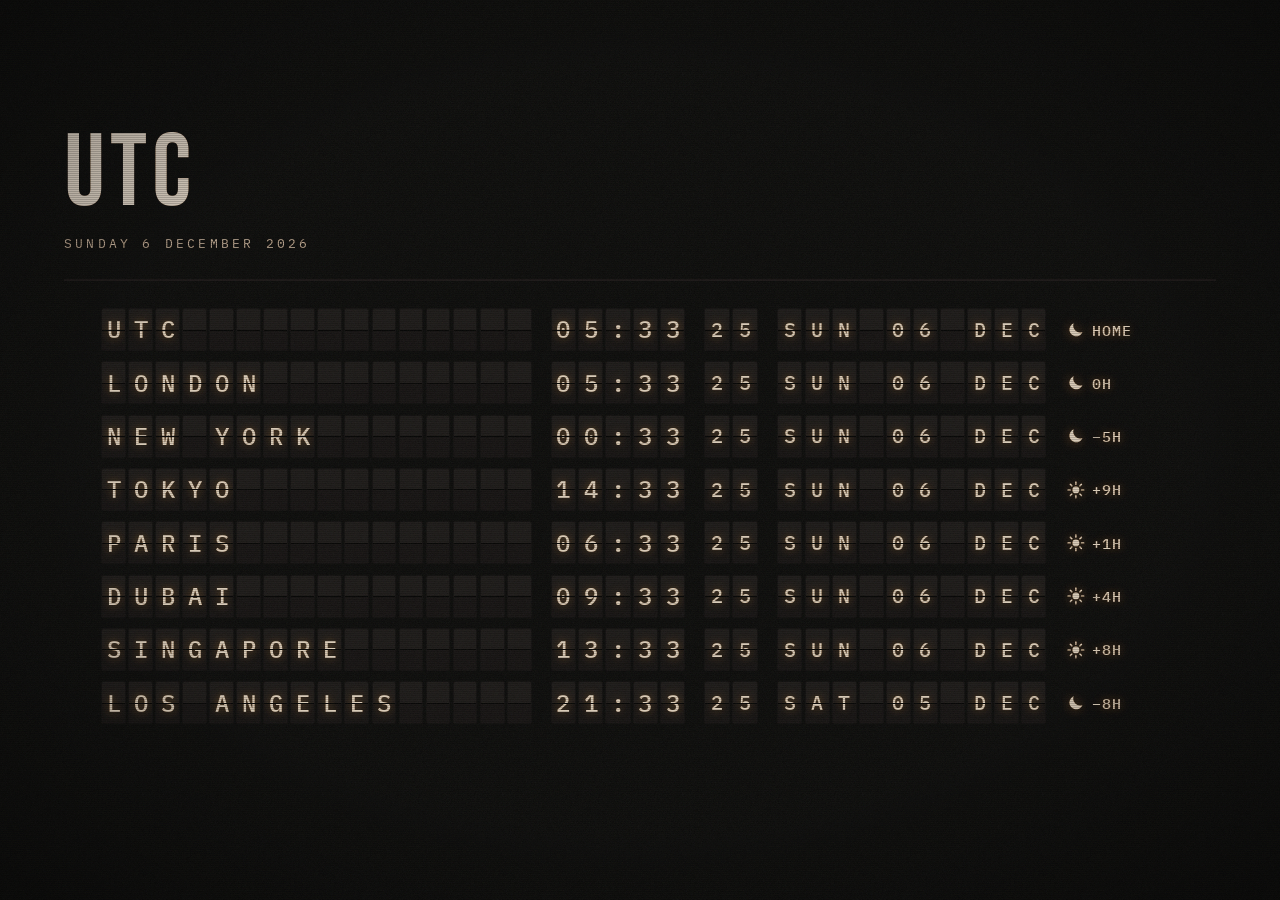
==== commit 7ce604e9: "Ask again for the screen to stay awake when the lock is lost (v1.0.2) The clock asked for a wake loc" ====
--- a/app/src/main/assets/index.html
+++ b/app/src/main/assets/index.html
@@ -2984,16 +2984,27 @@
   fullscreenBtn.previousElementSibling.hidden = true; // its divider
 }
 
-/* ── Keep the screen awake while the clock is showing ── */
+/* ── Keep the screen awake while the clock is showing ──
+   The browser lets go when the tab is hidden, and the system can drop
+   the lock on its own (after sleep, on low battery), so ask again on
+   return, on a tap and every 20 seconds. */
 let wakeLock = null;
+let askingForWake = false;
 const requestWakeLock = async () => {
-  if (!('wakeLock' in navigator) || document.visibilityState !== 'visible') return;
-  try { wakeLock = await navigator.wakeLock.request('screen'); } catch (e) { wakeLock = null; }
-};
-document.addEventListener('visibilitychange', () => {
-  if (document.visibilityState === 'visible') requestWakeLock();
-});
-document.addEventListener('pointerdown', requestWakeLock, { once: true });
+  if (wakeLock || askingForWake || !('wakeLock' in navigator)) return;
+  if (document.visibilityState !== 'visible') return;
+  askingForWake = true;
+  try {
+    wakeLock = await navigator.wakeLock.request('screen');
+    wakeLock.addEventListener('release', () => { wakeLock = null; });
+  } catch (e) {
+    wakeLock = null;
+  }
+  askingForWake = false;
+};
+document.addEventListener('visibilitychange', requestWakeLock);
+document.addEventListener('pointerdown', requestWakeLock);
+setInterval(requestWakeLock, 20000);
 
 /* ─────────────────────────────────────────────────────
    LOCAL CITY HEADER
